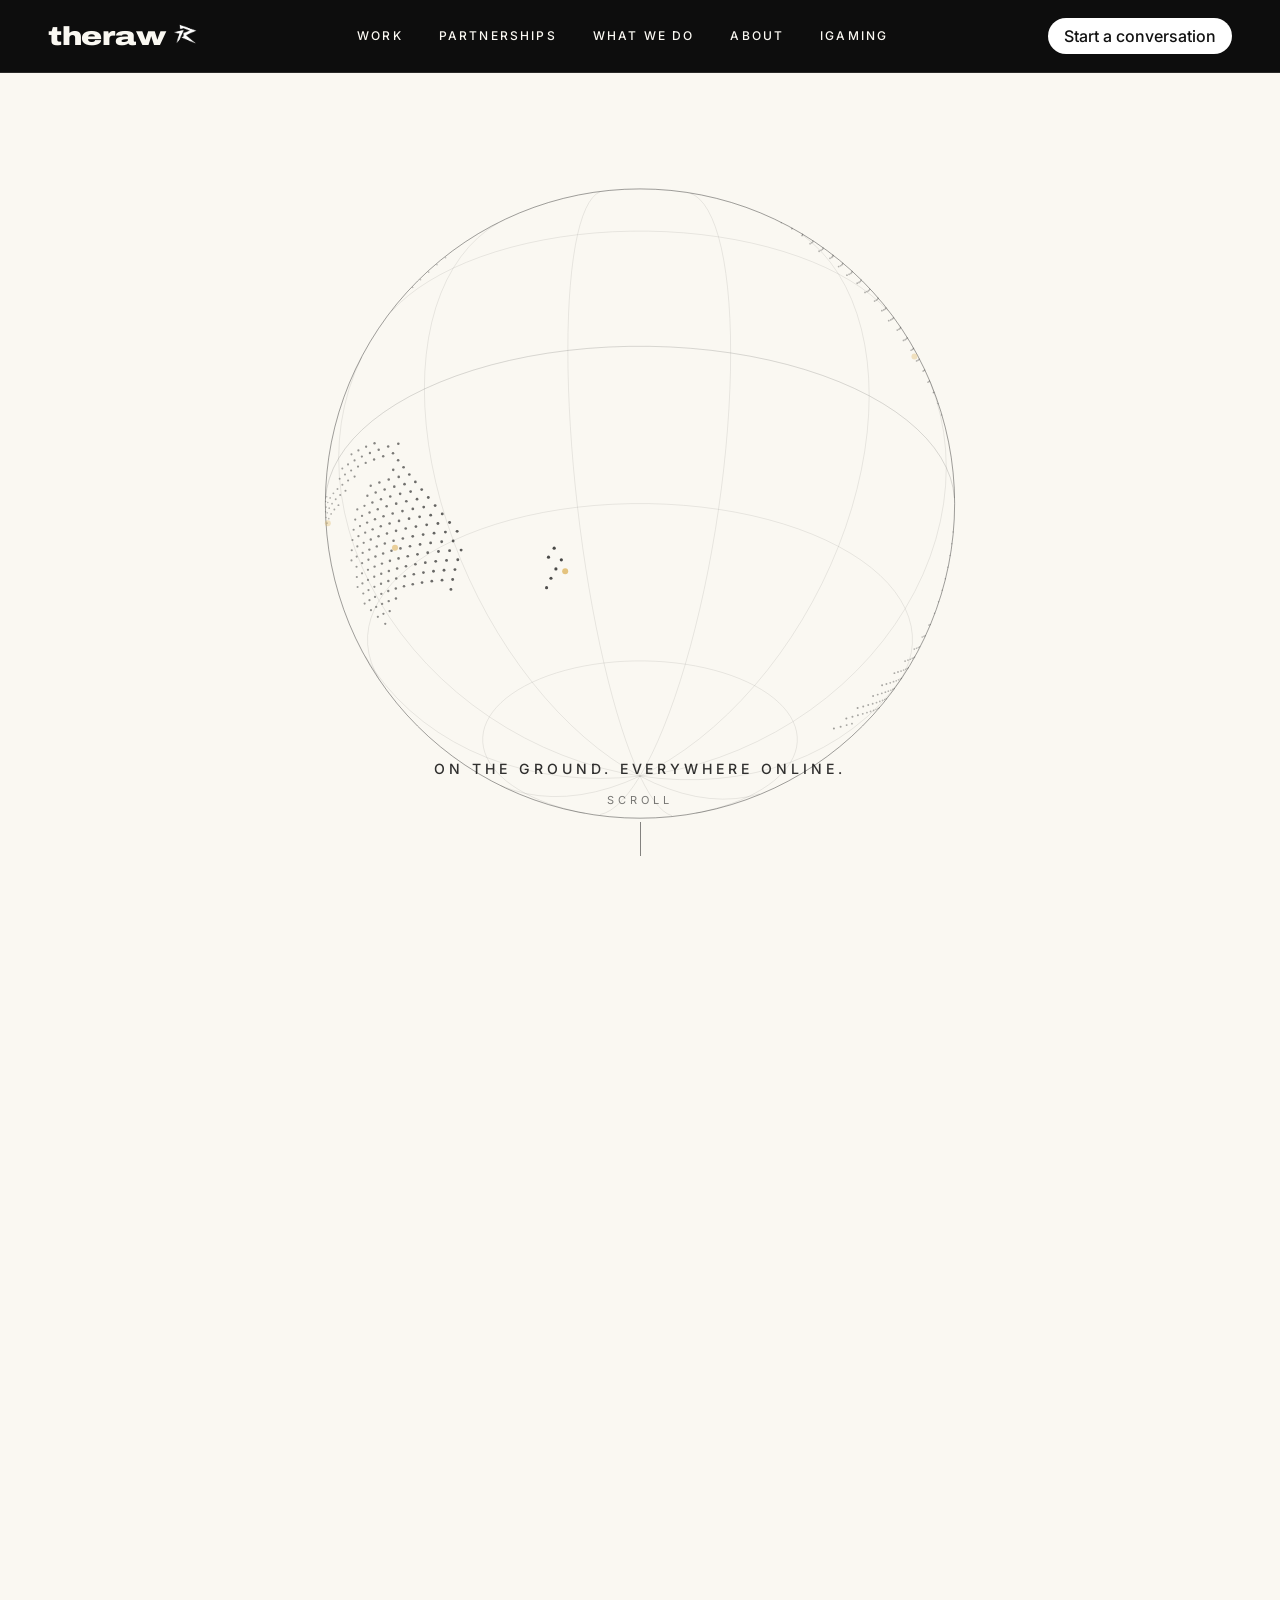
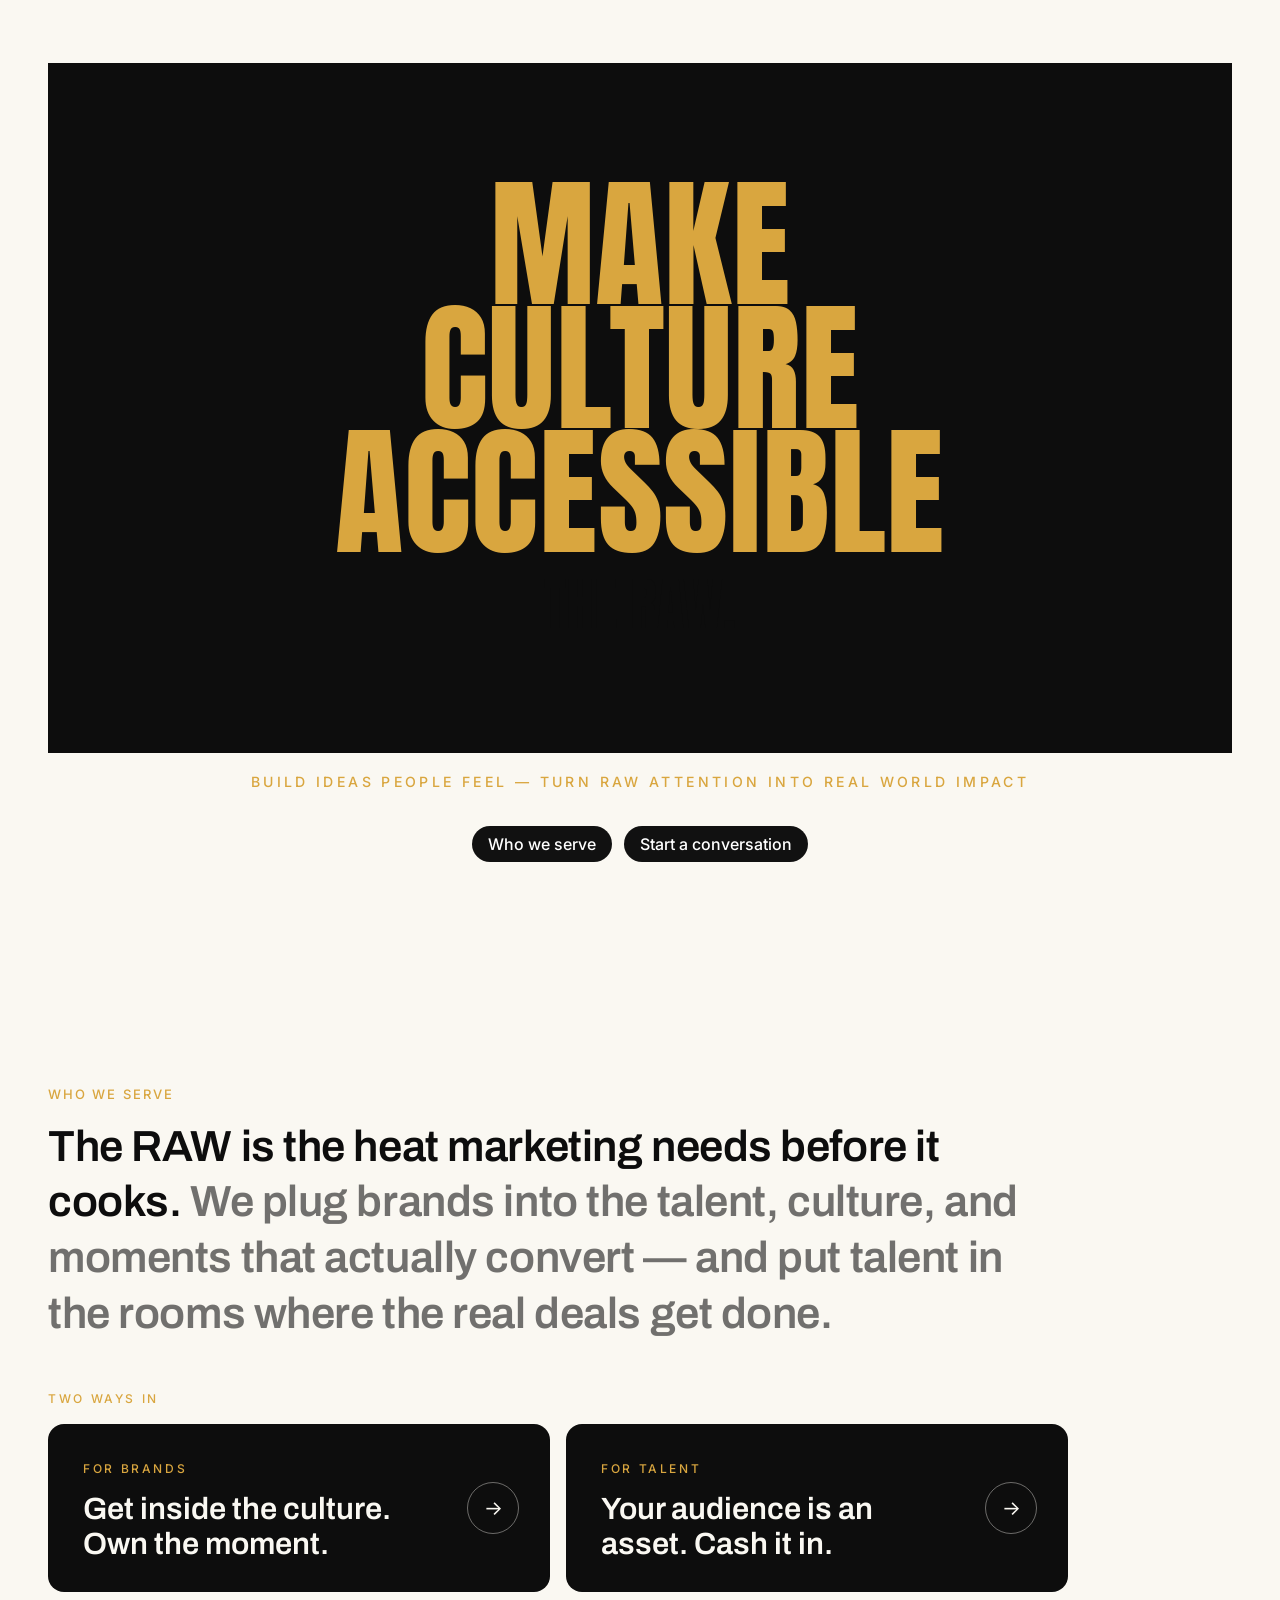
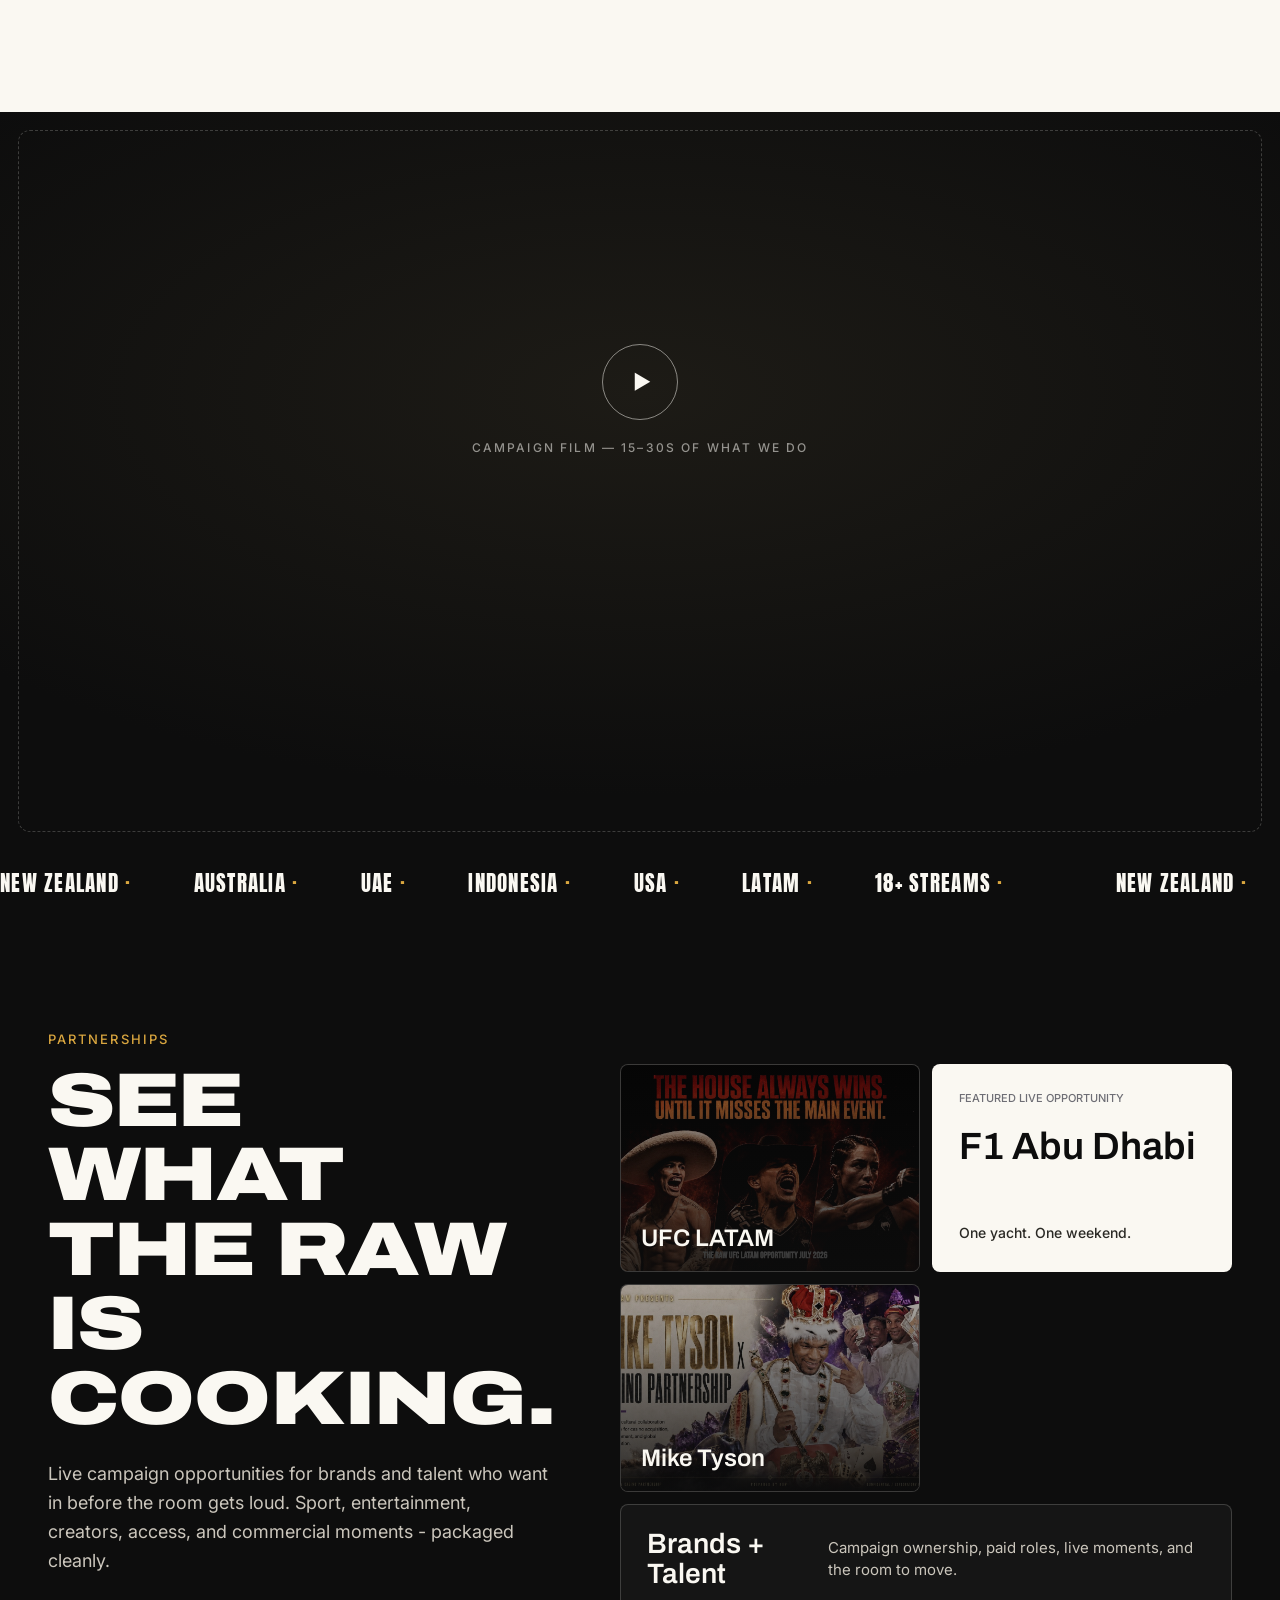
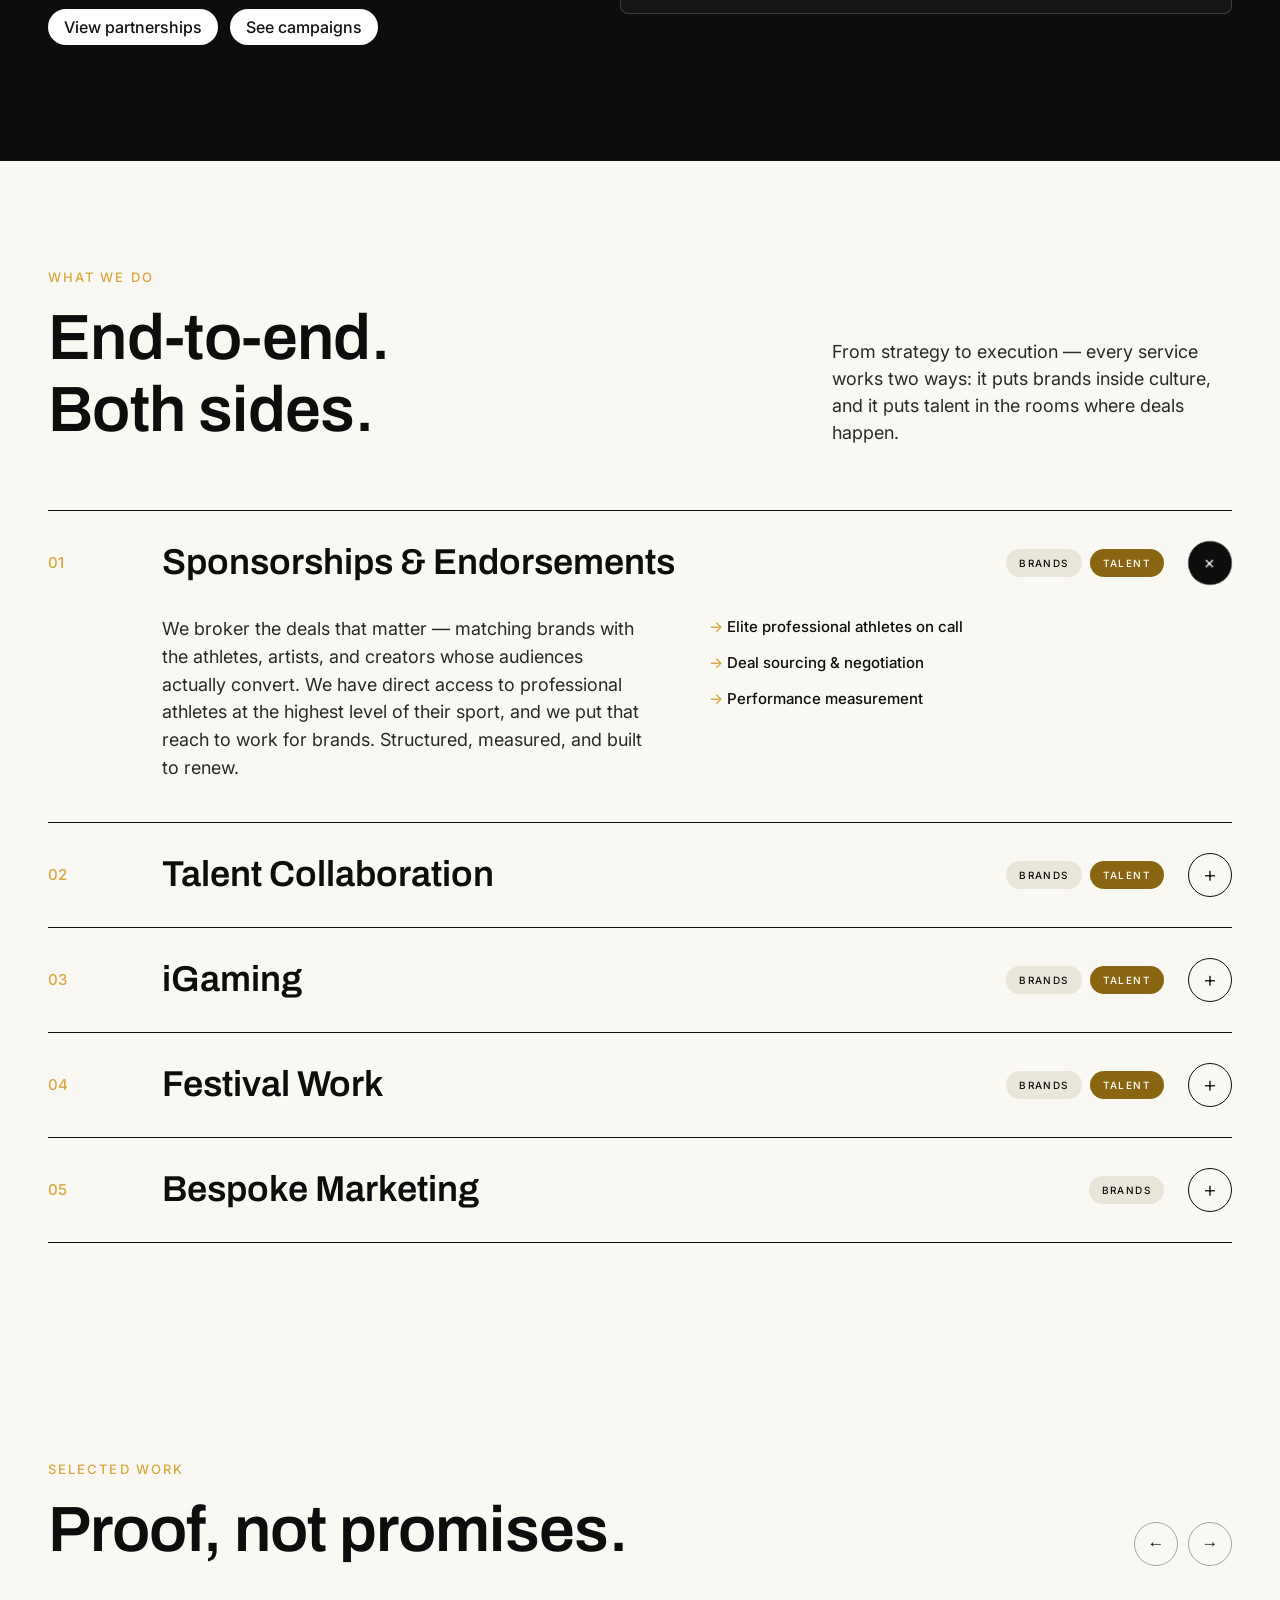
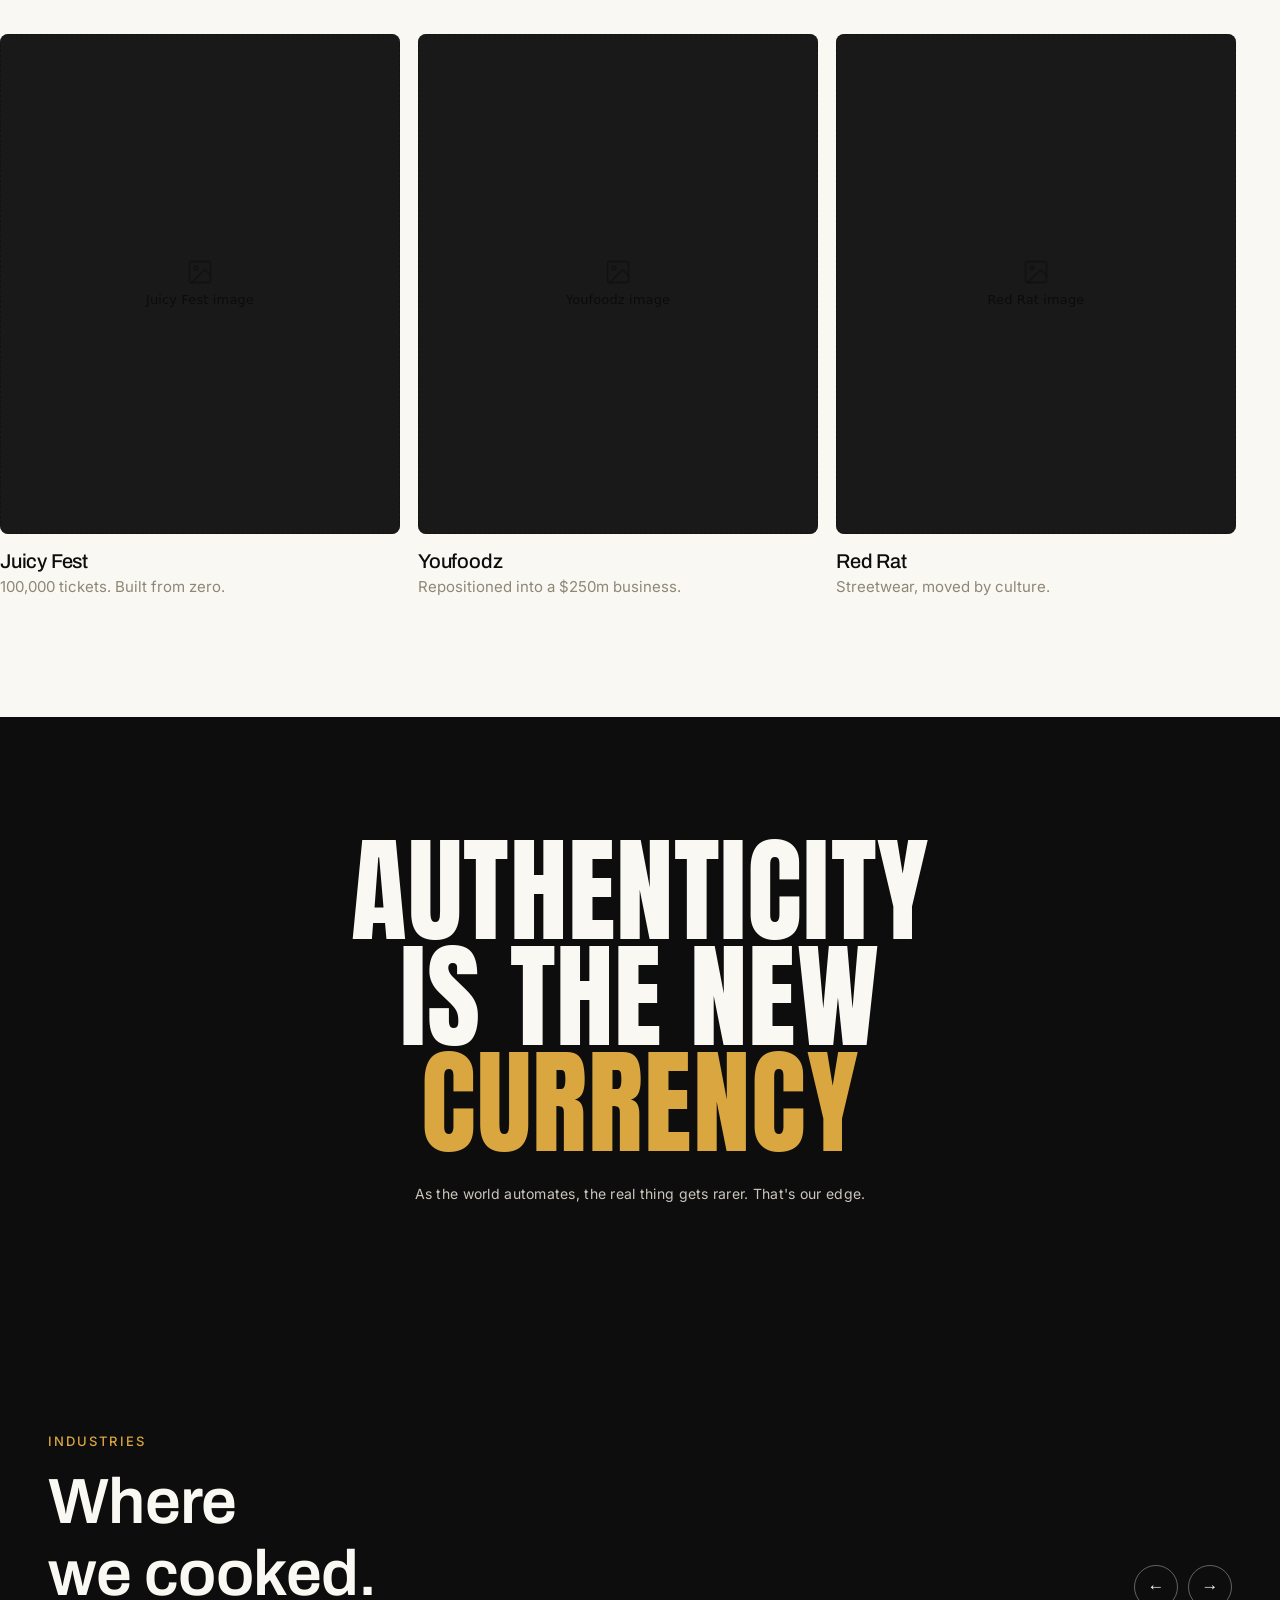
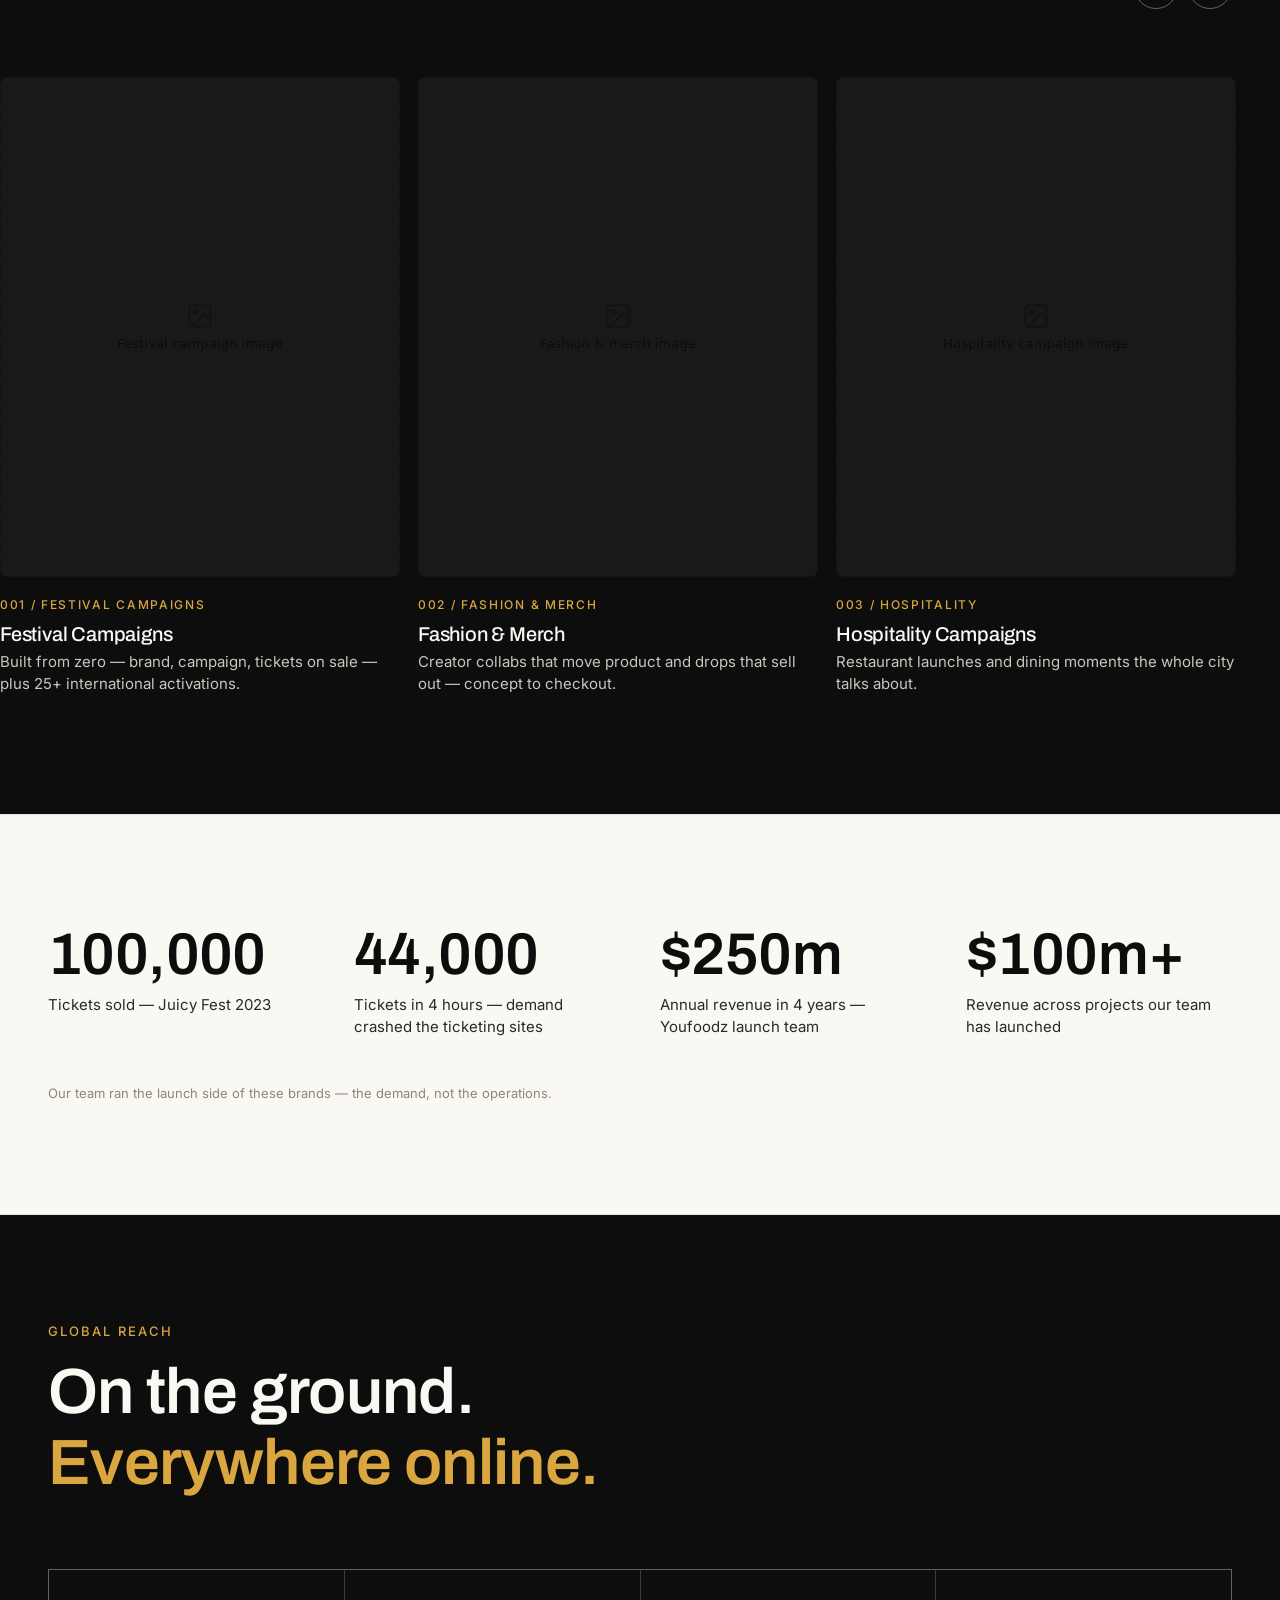
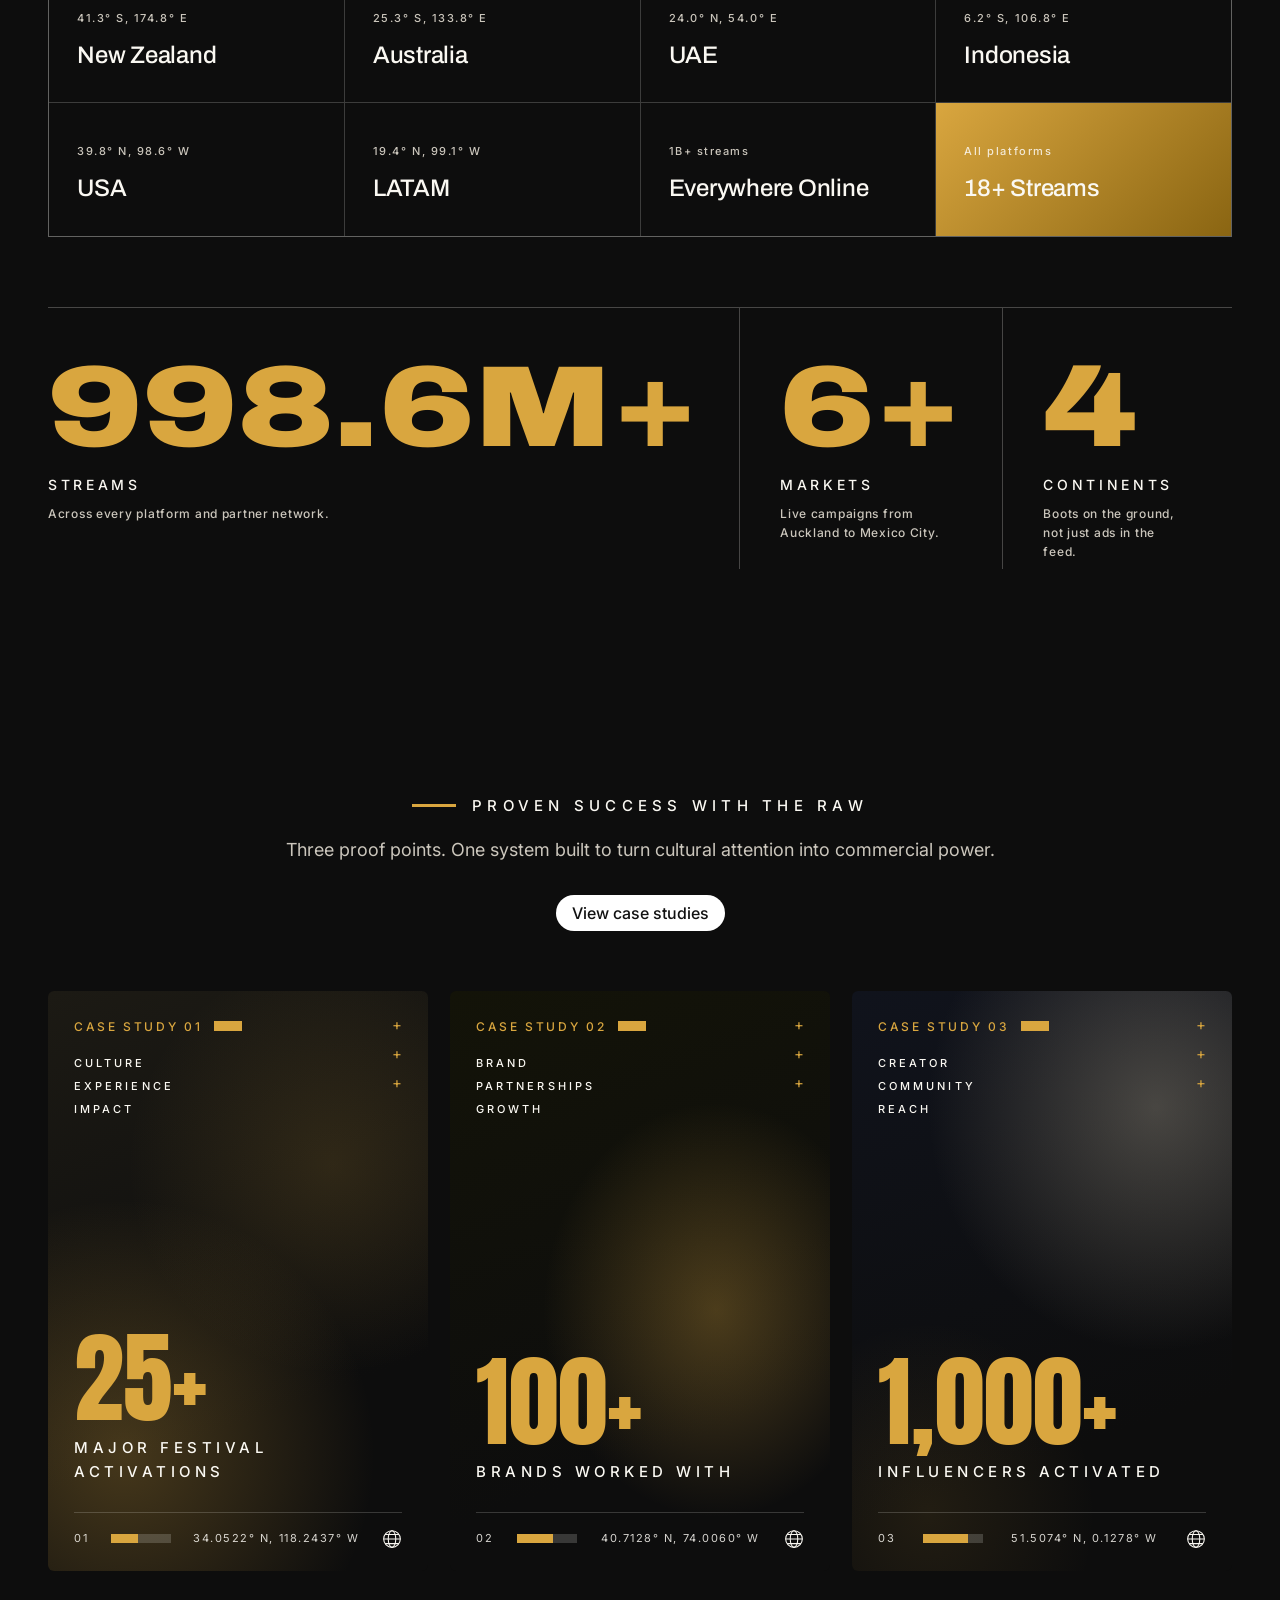
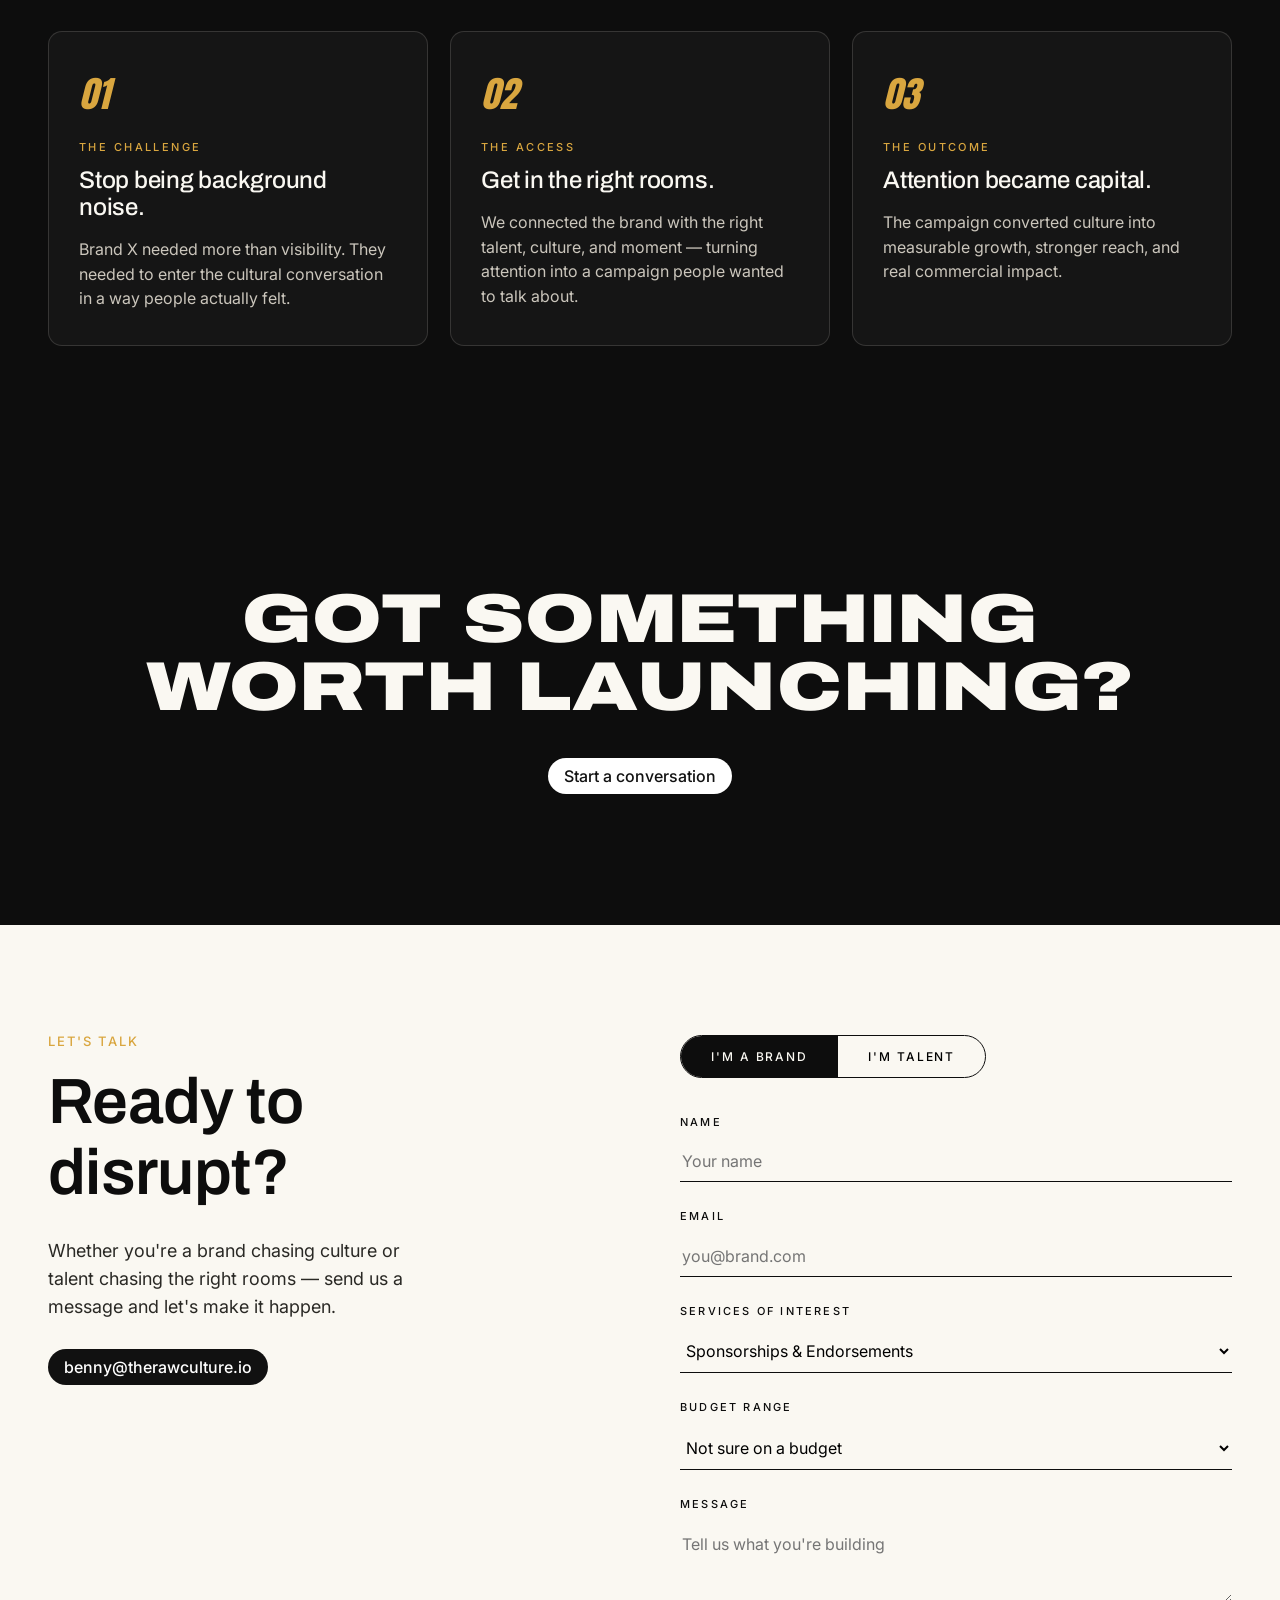
==== Pages/index.html @ 8e7a2ddd "Build out multi-page site and align styling to brand system Expand the single-page site into a full " ====
<!DOCTYPE html>
<html lang="en">
<head>
<meta charset="UTF-8">
<meta name="viewport" content="width=device-width, initial-scale=1.0">
<title>theraw. — Culture. Talent. Capital.</title>
<link rel="preconnect" href="https://fonts.googleapis.com">
<link rel="preconnect" href="https://fonts.gstatic.com" crossorigin>
<link href="https://fonts.googleapis.com/css2?family=Anton&family=Archivo:ital,wdth,wght@0,100,500;0,100,600;0,125,900&family=Inter:wght@400;500;700&display=swap" rel="stylesheet">
<script src="../image-slot.js"></script>
<script src="../site.js" defer></script>
<link rel="stylesheet" href="../site.css">
<link rel="icon" type="image/png" href="../assets/favicon.png">
</head>
<body>

<nav>
  <div class="wrap nav-inner">
    <a href="index.html" class="lockup">theraw<img class="rmark" src="../assets/logo-r.png" alt="The Raw"></a>
    <div class="nav-links">
      <a href="work.html">Work</a>
      <a href="partnerships.html">Partnerships</a>
      <a href="what-we-do.html">What we do</a>
      <a href="about.html">About</a>
      <a href="igaming.html">iGaming</a>
    </div>
    <a href="contact.html" class="raw-btn raw-btn-primary">Start a conversation</a>
  </div>
</nav>

<header class="hero-journey" id="heroJourney">
  <div class="hj-sticky">
    <canvas id="globeCanvas"></canvas>
    <div class="hj-hint" id="hjHint">
      <span class="tagline">On the ground. Everywhere online.</span>
      <span class="scroll-word">Scroll</span>
      <span class="scroll-line"></span>
    </div>
    <div class="hj-caps">
      <div class="hj-cap" id="hjCap0">
        <div class="cap-head"><span class="cap-idx">01</span><span class="cap-city">New Zealand</span></div>
        <p>Home turf. Where The RAW started — and where campaigns still launch first.</p>
      </div>
      <div class="hj-cap" id="hjCap1">
        <div class="cap-head"><span class="cap-idx">02</span><span class="cap-city">Australia</span></div>
        <p>Festival country. Where we’ve built festivals from zero — brand, campaign, tickets on sale.</p>
      </div>
      <div class="hj-cap" id="hjCap2">
        <div class="cap-head"><span class="cap-idx">03</span><span class="cap-city">Indonesia</span></div>
        <p>APAC creator networks with real pull — campaigns that speak the local language.</p>
      </div>
      <div class="hj-cap" id="hjCap3">
        <div class="cap-head"><span class="cap-idx">04</span><span class="cap-city">UAE</span></div>
        <p>F1 Abu Dhabi. One yacht, 120 vetted guests, the season finale.</p>
      </div>
      <div class="hj-cap" id="hjCap4">
        <div class="cap-head"><span class="cap-idx">05</span><span class="cap-city">USA</span></div>
        <p>1B+ streams of reach — athletes, streamers, and IRL moments live everywhere.</p>
      </div>
      <div class="hj-cap" id="hjCap5">
        <div class="cap-head"><span class="cap-idx">06</span><span class="cap-city">LATAM</span></div>
        <p>Mexico City and beyond — creator-led campaigns with compliance handled.</p>
      </div>
    </div>
  </div>
</header>

<section class="poster-hero">
  <div class="wrap">
    <div class="poster-cut">
      <span class="pc-line">Make</span>
      <span class="pc-line">Culture</span>
      <span class="pc-line">Accessible</span>
      <span class="pc-sign">The Raw.</span>
    </div>
    <div class="poster-sub">build ideas people feel &mdash; turn raw attention into real world impact</div>
    <div class="poster-ctas">
      <a class="raw-btn raw-btn-ink" href="#who-we-serve">Who we serve</a>
      <a class="raw-btn raw-btn-ghost-ink" href="contact.html">Start a conversation</a>
    </div>
  </div>
</section>

<section class="statement" id="who-we-serve">
  <div class="wrap">
    <div class="kicker">Who we serve</div>
    <p class="statement-copy"><strong>The RAW is the heat marketing needs before it cooks.</strong> We plug brands into the talent, culture, and moments that actually convert &mdash; and put talent in the rooms where the real deals get done.</p>
    <div class="who-foot">
      <div class="who-kick">Two ways in</div>
      <div class="who-ctas">
        <a href="partnerships.html#for-brands" class="who-card">
          <small>For Brands</small>
          <span class="who-line">Get inside the culture. Own the moment.</span>
          <span class="arrow">&rarr;</span>
        </a>
        <a href="partnerships.html#for-talent" class="who-card">
          <small>For Talent</small>
          <span class="who-line">Your audience is an asset. Cash it in.</span>
          <span class="arrow">&rarr;</span>
        </a>
      </div>
    </div>
  </div>
</section>

<section class="who-media" aria-label="Campaign film">
  <!-- swap .video-slot for a real <video autoplay muted loop playsinline> with the same absolute-cover positioning -->
  <div class="video-slot">
    <div class="vs-inner">
      <span class="vs-play">&#9654;</span>
      <span class="vs-cap">Campaign film &mdash; 15&ndash;30s of what we do</span>
    </div>
  </div>
</section>

<div class="ticker">
  <div class="ticker-track" id="ticker">
    <span>New Zealand <em>·</em> Australia <em>·</em> UAE <em>·</em> Indonesia <em>·</em> USA <em>·</em> LATAM <em>·</em> 18+ Streams <em>·</em></span>
    <span>New Zealand <em>·</em> Australia <em>·</em> UAE <em>·</em> Indonesia <em>·</em> USA <em>·</em> LATAM <em>·</em> 18+ Streams <em>·</em></span>
  </div>
</div>

<section class="cooking-module" id="partnerships-preview">
  <div class="wrap cooking-grid">
    <div class="cooking-copy">
      <div class="kicker">Partnerships</div>
      <h2>See what The RAW is cooking.</h2>
      <p>Live campaign opportunities for brands and talent who want in before the room gets loud. Sport, entertainment, creators, access, and commercial moments - packaged cleanly.</p>
      <div class="cooking-ctas">
        <a class="raw-btn raw-btn-primary" href="partnerships.html">View partnerships</a>
        <a class="raw-btn raw-btn-secondary" href="partnerships.html#campaigns">See campaigns</a>
      </div>
    </div>
    <div class="cooking-board" aria-label="Partnership campaign preview">
      <a class="cooking-ticket cooking-ticket-image" href="partnerships.html#campaigns">
        <img src="../assets/campaigns/latam-ufc-cover.jpg" alt="The RAW UFC LATAM campaign cover">
        <span>UFC LATAM</span>
      </a>
      <a class="cooking-ticket cooking-ticket-type" href="partnerships.html#f1">
        <small>Featured live opportunity</small>
        <strong>F1 Abu Dhabi</strong>
        <em>One yacht. One weekend.</em>
      </a>
      <a class="cooking-ticket cooking-ticket-image" href="partnerships.html#campaigns">
        <img src="../assets/campaigns/mike-tyson-cover.jpg" alt="The RAW Mike Tyson casino partnership cover">
        <span>Mike Tyson</span>
      </a>
      <div class="cooking-stat">
        <strong>Brands + Talent</strong>
        <span>Campaign ownership, paid roles, live moments, and the room to move.</span>
      </div>
    </div>
  </div>
</section>

<section id="services">
  <div class="wrap">
    <div class="sec-head">
      <div>
        <div class="kicker">What we do</div>
        <h2>End-to-end.<br>Both sides.</h2>
      </div>
      <p>From strategy to execution — every service works two ways: it puts brands inside culture, and it puts talent in the rooms where deals happen.</p>
    </div>
    <div class="svc">
      <div class="svc-item open">
        <div class="svc-row" onclick="toggleSvc(this)">
          <span class="svc-num">01</span>
          <span class="svc-title">Sponsorships &amp; Endorsements</span>
          <span class="svc-tags"><span class="tag b">Brands</span><span class="tag t">Talent</span></span>
          <span class="svc-toggle">+</span>
        </div>
        <div class="svc-body"><div class="svc-body-inner">
          <span></span>
          <p>We broker the deals that matter — matching brands with the athletes, artists, and creators whose audiences actually convert. We have direct access to professional athletes at the highest level of their sport, and we put that reach to work for brands. Structured, measured, and built to renew.</p>
          <ul><li>Elite professional athletes on call</li><li>Deal sourcing &amp; negotiation</li><li>Performance measurement</li></ul>
        </div></div>
      </div>
      <div class="svc-item">
        <div class="svc-row" onclick="toggleSvc(this)">
          <span class="svc-num">02</span>
          <span class="svc-title">Talent Collaboration</span>
          <span class="svc-tags"><span class="tag b">Brands</span><span class="tag t">Talent</span></span>
          <span class="svc-toggle">+</span>
        </div>
        <div class="svc-body"><div class="svc-body-inner">
          <span></span>
          <p>Co-created campaigns where talent isn't a billboard — they're a partner. We shape collaborations people feel, from concept through content to launch, with influencer marketing that actually moves numbers.</p>
          <ul><li>Influencer marketing at scale</li><li>Campaign co-creation</li><li>Content production</li></ul>
        </div></div>
      </div>
      <div class="svc-item">
        <div class="svc-row" onclick="toggleSvc(this)">
          <span class="svc-num">03</span>
          <span class="svc-title">iGaming</span>
          <span class="svc-tags"><span class="tag b">Brands</span><span class="tag t">Talent</span></span>
          <span class="svc-toggle">+</span>
        </div>
        <div class="svc-body"><div class="svc-body-inner">
          <span></span>
          <p>iGaming traffic — the fastest-moving vertical in the game, and we speak the language. Creator-led iGaming campaigns with the right talent across multiple markets — APAC, LATAM, and beyond — with compliance handled.</p>
          <ul><li>Traffic &amp; acquisition campaigns</li><li>APAC · LATAM · global markets</li><li>Compliance handled</li></ul>
        </div></div>
      </div>
      <div class="svc-item">
        <div class="svc-row" onclick="toggleSvc(this)">
          <span class="svc-num">04</span>
          <span class="svc-title">Festival Work</span>
          <span class="svc-tags"><span class="tag b">Brands</span><span class="tag t">Talent</span></span>
          <span class="svc-toggle">+</span>
        </div>
        <div class="svc-body"><div class="svc-body-inner">
          <span></span>
          <p>We don't just show up at festivals — we build them. We've taken a festival from nothing: built the brand, launched the campaign, and ran it all the way to tickets on sale. Influencer marketing, activations, PR, billboards — the lot.</p>
          <ul><li>Festival brand creation &amp; launch</li><li>Ticket sales &amp; influencer marketing</li><li>PR, billboards &amp; on-site activations</li></ul>
        </div></div>
      </div>
      <div class="svc-item">
        <div class="svc-row" onclick="toggleSvc(this)">
          <span class="svc-num">05</span>
          <span class="svc-title">Bespoke Marketing</span>
          <span class="svc-tags"><span class="tag b">Brands</span></span>
          <span class="svc-toggle">+</span>
        </div>
        <div class="svc-body"><div class="svc-body-inner">
          <span></span>
          <p>No template. Full-stack marketing built around your brief — strategy, creative, and execution. And if you just need the essentials done properly — websites, campaigns, collateral, social media design — we do that too, start to finish.</p>
          <ul><li>Websites, campaigns &amp; collateral design</li><li>Social media design &amp; content</li><li>Strategy through to execution</li></ul>
        </div></div>
      </div>
    </div>
  </div>
</section>

<section id="selected-work">
  <div class="wrap">
    <div class="sec-head">
      <div>
        <div class="kicker">Selected Work</div>
        <h2>Proof, not promises.</h2>
      </div>
      <div class="browse-ctl on-light">
        <button type="button" aria-label="Scroll work back" onclick="browseScroll(-1,'swRow')">←</button>
        <button type="button" aria-label="Scroll work forward" onclick="browseScroll(1,'swRow')">→</button>
      </div>
    </div>
    <div class="browse-row" id="swRow">
      <a class="raw-card sw-card" href="work.html#juicy-fest">
        <div class="raw-card-media"><image-slot id="sw-juicy" shape="rect" fit="cover" placeholder="Juicy Fest image"></image-slot></div>
        <h3>Juicy Fest</h3>
        <p>100,000 tickets. Built from zero.</p>
      </a>
      <a class="raw-card sw-card" href="work.html#youfoodz">
        <div class="raw-card-media"><image-slot id="sw-youfoodz" shape="rect" fit="cover" placeholder="Youfoodz image"></image-slot></div>
        <h3>Youfoodz</h3>
        <p>Repositioned into a $250m business.</p>
      </a>
      <a class="raw-card sw-card" href="work.html#red-rat">
        <div class="raw-card-media"><image-slot id="sw-redrat" shape="rect" fit="cover" placeholder="Red Rat image"></image-slot></div>
        <h3>Red Rat</h3>
        <p>Streetwear, moved by culture.</p>
      </a>
      <a class="raw-card sw-card" href="work.html#lavar-ball">
        <div class="raw-card-media"><image-slot id="sw-lavar" shape="rect" fit="cover" placeholder="LaVar Ball image"></image-slot></div>
        <h3>LaVar Ball</h3>
        <p>Talent with gravity of its own.</p>
      </a>
      <a class="raw-card sw-card" href="work.html#speed">
        <div class="raw-card-media"><image-slot id="sw-speed" shape="rect" fit="cover" placeholder="Speed image"></image-slot></div>
        <h3>Speed</h3>
        <p>Live, unscripted, everywhere at once.</p>
      </a>
      <a class="raw-card sw-card" href="work.html#pom">
        <div class="raw-card-media"><image-slot id="sw-pom" shape="rect" fit="cover" placeholder="POM image"></image-slot></div>
        <h3>POM</h3>
        <p>A product turned cultural object.</p>
      </a>
    </div>
  </div>
</section>

<section class="poster-cut">
  <div class="wrap">
    <h2><span>Authenticity</span><span>is the new <span class="accent">currency</span></span></h2>
    <small>As the world automates, the real thing gets rarer. That's our edge.</small>
  </div>
</section>

<section id="industries" class="dark-band">
  <div class="wrap">
    <div class="sec-head">
      <div>
        <div class="kicker">Industries</div>
        <h2>Where<br>we cooked.</h2>
      </div>
      <div class="browse-ctl">
        <button type="button" aria-label="Scroll industries back" onclick="browseScroll(-1)">←</button>
        <button type="button" aria-label="Scroll industries forward" onclick="browseScroll(1)">→</button>
      </div>
    </div>
    <div class="browse-row" id="indRow">
      <div class="raw-card ind-card" onclick="openShowcase('festivals')">
        <div class="raw-card-media"><image-slot id="ind-festivals" shape="rect" fit="cover" placeholder="Festival campaign image"></image-slot></div>
        <span class="mono">001 / FESTIVAL CAMPAIGNS</span>
        <h3>Festival Campaigns</h3>
        <p>Built from zero — brand, campaign, tickets on sale — plus 25+ international activations.</p>
      </div>
      <div class="raw-card ind-card" onclick="openShowcase('fashion')">
        <div class="raw-card-media"><image-slot id="ind-fashion" shape="rect" fit="cover" placeholder="Fashion &amp; merch image"></image-slot></div>
        <span class="mono">002 / FASHION &amp; MERCH</span>
        <h3>Fashion &amp; Merch</h3>
        <p>Creator collabs that move product and drops that sell out — concept to checkout.</p>
      </div>
      <div class="raw-card ind-card" onclick="openShowcase('hospitality')">
        <div class="raw-card-media"><image-slot id="ind-hospitality" shape="rect" fit="cover" placeholder="Hospitality campaign image"></image-slot></div>
        <span class="mono">003 / HOSPITALITY</span>
        <h3>Hospitality Campaigns</h3>
        <p>Restaurant launches and dining moments the whole city talks about.</p>
      </div>
      <div class="raw-card ind-card" onclick="openShowcase('products')">
        <div class="raw-card-media"><image-slot id="ind-products" shape="rect" fit="cover" placeholder="Product campaign image"></image-slot></div>
        <span class="mono">004 / PRODUCT CAMPAIGNS</span>
        <h3>Product Campaigns</h3>
        <p>Launches that turn shelf items into cultural objects — like honey that stings.</p>
      </div>
      <div class="raw-card ind-card" onclick="openShowcase('sports')">
        <div class="raw-card-media"><image-slot id="ind-sports" shape="rect" fit="cover" placeholder="Sports &amp; streaming image"></image-slot></div>
        <span class="mono">005 / SPORTS &amp; STREAMING</span>
        <h3>Sports &amp; Streaming</h3>
        <p>Athlete endorsements and IRL streaming moments — live, unscripted, everywhere.</p>
      </div>
    </div>
  </div>
</section>

<div class="showcase" id="showcase">
  <div class="sc-top">
    <span class="lockup" style="color:var(--cream)">theraw<span class="tm">™</span></span>
    <button class="sc-close" onclick="closeShowcase()">✕</button>
  </div>
  <div class="sc-body" id="sc-body"></div>
</div>

<section class="stats-strip">
  <div class="wrap">
    <div class="stats-grid">
      <div class="stat-block"><div class="num">100,000</div><p>Tickets sold — Juicy Fest 2023</p></div>
      <div class="stat-block"><div class="num">44,000</div><p>Tickets in 4 hours — demand crashed the ticketing sites</p></div>
      <div class="stat-block"><div class="num">$250m</div><p>Annual revenue in 4 years — Youfoodz launch team</p></div>
      <div class="stat-block"><div class="num">$100m+</div><p>Revenue across projects our team has launched</p></div>
    </div>
    <p class="stats-note">Our team ran the launch side of these brands — the demand, not the operations.</p>
  </div>
</section>

<section class="global" id="global" style="padding-top:110px">
  <div class="wrap">
    <div class="kicker">Global Reach</div>
    <h2>On the ground.<br><span class="accent">Everywhere online.</span></h2>
    <div class="global-grid">
      <div class="g-cell"><span class="mono">41.3° S, 174.8° E</span><h3>New Zealand</h3></div>
      <div class="g-cell"><span class="mono">25.3° S, 133.8° E</span><h3>Australia</h3></div>
      <div class="g-cell"><span class="mono">24.0° N, 54.0° E</span><h3>UAE</h3></div>
      <div class="g-cell"><span class="mono">6.2° S, 106.8° E</span><h3>Indonesia</h3></div>
      <div class="g-cell"><span class="mono">39.8° N, 98.6° W</span><h3>USA</h3></div>
      <div class="g-cell"><span class="mono">19.4° N, 99.1° W</span><h3>LATAM</h3></div>
      <div class="g-cell"><span class="mono">1B+ streams</span><h3>Everywhere Online</h3></div>
      <div class="g-cell hot"><span class="mono">All platforms</span><h3>18+ Streams</h3></div>
    </div>
    <div class="global-stats" id="global-stats">
      <div class="g-stat"><div class="display"><span class="cnt" data-end="1000000000" data-compact="1">0</span><span>+</span></div><p>Streams</p><small>Across every platform and partner network.</small></div>
      <div class="g-stat"><div class="display"><span class="cnt" data-end="6">0</span><span>+</span></div><p>Markets</p><small>Live campaigns from Auckland to Mexico City.</small></div>
      <div class="g-stat"><div class="display"><span class="cnt" data-end="4">0</span></div><p>Continents</p><small>Boots on the ground, not just ads in the feed.</small></div>
    </div>
  </div>
</section>

<section id="work" class="proof">
  <div class="wrap">
    <div class="proof-head">
      <div class="proof-kicker">Proven success with The RAW</div>
      <p>Three proof points. One system built to turn cultural attention into commercial power.</p>
      <a class="raw-btn raw-btn-secondary" href="#industries">View case studies</a>
    </div>
    <div class="case-grid">
      <div class="case-card" onclick="openShowcase('festivals')" style="background:
        radial-gradient(90% 60% at 75% 30%,rgba(217,166,63,.14),transparent 60%),
        radial-gradient(120% 80% at 20% 80%,rgba(217,166,63,.28),transparent 55%),
        linear-gradient(160deg,#1c1a14,#0D0D0D 70%)">
        <div>
          <div class="case-top">
            <div><div class="case-label">Case Study 01</div><div class="case-words">Culture<br>Experience<br>Impact</div></div>
            <div class="case-plus">+<span>+</span><span>+</span></div>
          </div>
        </div>
        <div>
          <div class="case-num">25+</div>
          <div class="case-cap">Major Festival Activations</div>
          <div class="case-foot">
            <span>01</span><span class="case-bar"><i></i></span>
            <span>34.0522° N, 118.2437° W</span>
            <svg class="case-globe" viewBox="0 0 24 24" fill="none" stroke="currentColor" stroke-width="1.3"><circle cx="12" cy="12" r="10"/><ellipse cx="12" cy="12" rx="4.5" ry="10"/><path d="M2 12h20M3.5 6.5h17M3.5 17.5h17"/></svg>
          </div>
        </div>
      </div>
      <div class="case-card" onclick="openShowcase('products')" style="background:
        radial-gradient(70% 55% at 70% 55%,rgba(217,166,63,.30),transparent 65%),
        linear-gradient(160deg,#131308,#0D0D0D 75%)">
        <div>
          <div class="case-top">
            <div><div class="case-label">Case Study 02</div><div class="case-words">Brand<br>Partnerships<br>Growth</div></div>
            <div class="case-plus">+<span>+</span><span>+</span></div>
          </div>
        </div>
        <div>
          <div class="case-num">100+</div>
          <div class="case-cap">Brands Worked With</div>
          <div class="case-foot">
            <span>02</span><span class="case-bar"><i style="width:60%"></i></span>
            <span>40.7128° N, 74.0060° W</span>
            <svg class="case-globe" viewBox="0 0 24 24" fill="none" stroke="currentColor" stroke-width="1.3"><circle cx="12" cy="12" r="10"/><ellipse cx="12" cy="12" rx="4.5" ry="10"/><path d="M2 12h20M3.5 6.5h17M3.5 17.5h17"/></svg>
          </div>
        </div>
      </div>
      <div class="case-card" onclick="openShowcase('sports')" style="background:
        radial-gradient(100% 70% at 80% 20%,rgba(142,135,120,.45),transparent 60%),
        radial-gradient(80% 60% at 20% 90%,rgba(217,166,63,.10),transparent 55%),
        linear-gradient(160deg,#10131c,#0D0D0D 75%)">
        <div>
          <div class="case-top">
            <div><div class="case-label">Case Study 03</div><div class="case-words">Creator<br>Community<br>Reach</div></div>
            <div class="case-plus">+<span>+</span><span>+</span></div>
          </div>
        </div>
        <div>
          <div class="case-num">1,000+</div>
          <div class="case-cap">Influencers Activated</div>
          <div class="case-foot">
            <span>03</span><span class="case-bar"><i style="width:75%"></i></span>
            <span>51.5074° N, 0.1278° W</span>
            <svg class="case-globe" viewBox="0 0 24 24" fill="none" stroke="currentColor" stroke-width="1.3"><circle cx="12" cy="12" r="10"/><ellipse cx="12" cy="12" rx="4.5" ry="10"/><path d="M2 12h20M3.5 6.5h17M3.5 17.5h17"/></svg>
          </div>
        </div>
      </div>
    </div>
    <div class="story-steps">
      <div class="step">
        <div class="num">01</div>
        <small>The Challenge</small>
        <h3>Stop being background noise.</h3>
        <p>Brand X needed more than visibility. They needed to enter the cultural conversation in a way people actually felt.</p>
      </div>
      <div class="step">
        <div class="num">02</div>
        <small>The Access</small>
        <h3>Get in the right rooms.</h3>
        <p>We connected the brand with the right talent, culture, and moment — turning attention into a campaign people wanted to talk about.</p>
      </div>
      <div class="step">
        <div class="num">03</div>
        <small>The Outcome</small>
        <h3>Attention became capital.</h3>
        <p>The campaign converted culture into measurable growth, stronger reach, and real commercial impact.</p>
      </div>
    </div>
  </div>
</section>

<section class="close-cta">
  <div class="wrap">
    <h2>Got something<br>worth launching?</h2>
    <a class="raw-btn raw-btn-primary" href="#contact">Start a conversation</a>
  </div>
</section>

<section class="contact" id="contact" style="border-top:1.5px solid var(--ink)">
  <div class="wrap contact-grid">
    <div class="contact-left">
      <div class="kicker">Let's Talk</div>
      <h2>Ready to<br>disrupt?</h2>
      <p>Whether you're a brand chasing culture or talent chasing the right rooms — send us a message and let's make it happen.</p>
      <a class="raw-btn raw-btn-ghost-ink" href="mailto:benny@therawculture.io">benny@therawculture.io</a>
    </div>
    <div>
      <div class="audience-toggle">
        <button id="tb-brand" class="active" onclick="setAudience('brand')">I'm a Brand</button>
        <button id="tb-talent" onclick="setAudience('talent')">I'm Talent</button>
      </div>
      <form onsubmit="event.preventDefault();alert('Mockup only — form not wired up.')">
        <div class="field"><label>Name</label><input placeholder="Your name"></div>
        <div class="field"><label>Email</label><input id="f-email" placeholder="you@brand.com"></div>
        <div class="field" id="f-svc-wrap"><label>Services of interest</label>
          <select id="f-svc">
            <option>Sponsorships &amp; Endorsements</option>
            <option>Talent Collaboration</option>
            <option>iGaming</option>
            <option>Festival Work</option>
            <option>Bespoke Marketing</option>
          </select>
        </div>
        <div class="field" id="f-budget"><label>Budget range</label>
          <select><option>Not sure on a budget</option><option>$10k–50k</option><option>$50k–250k</option><option>$250k+</option></select>
        </div>
        <div class="field" id="f-links" style="display:none"><label>Socials / portfolio</label><input placeholder="@handle or link"></div>
        <div class="field"><label>Message</label><textarea id="f-msg" placeholder="Tell us what you're building"></textarea></div>
        <button class="raw-btn raw-btn-ink" type="submit">Submit</button>
      </form>
    </div>
  </div>
</section>

<footer>
  <div class="wrap foot-inner" style="padding-bottom:26px;border-bottom:1px solid rgba(250,248,242,.12);margin-bottom:26px">
    <span class="lockup" style="color:var(--cream)">theraw<span class="tm">™</span></span>
    <div class="foot-nav">
      <a href="work.html">Work</a>
      <a href="partnerships.html">Partnerships</a>
      <a href="what-we-do.html">What we do</a>
      <a href="about.html">About</a>
      <a href="igaming.html">iGaming</a>
      <a href="contact.html">Contact</a>
    </div>
    <div class="foot-social">
      <a href="#" aria-label="LinkedIn"><svg viewBox="0 0 24 24" fill="currentColor"><path d="M4.98 3.5C4.98 4.88 3.87 6 2.5 6S0 4.88 0 3.5 1.12 1 2.5 1s2.48 1.12 2.48 2.5zM.24 8.1h4.52V23H.24V8.1zM8.34 8.1h4.33v2.04h.06c.6-1.14 2.08-2.34 4.28-2.34 4.58 0 5.43 3.01 5.43 6.93V23h-4.52v-7.24c0-1.73-.03-3.95-2.41-3.95-2.41 0-2.78 1.88-2.78 3.83V23H8.34V8.1z"/></svg></a>
      <a href="#" aria-label="Instagram"><svg viewBox="0 0 24 24" fill="none" stroke="currentColor" stroke-width="1.8"><rect x="2.5" y="2.5" width="19" height="19" rx="5"/><circle cx="12" cy="12" r="4.4"/><circle cx="17.6" cy="6.4" r="1.1" fill="currentColor" stroke="none"/></svg></a>
      <a href="#" aria-label="X"><svg viewBox="0 0 24 24" fill="currentColor"><path d="M18.9 1.15h3.68l-8.04 9.19L24 22.85h-7.41l-5.8-7.58-6.64 7.58H.47l8.6-9.83L0 1.15h7.59l5.24 6.93 6.07-6.93zm-1.29 19.5h2.04L6.49 3.24H4.3l13.31 17.41z"/></svg></a>
    </div>
  </div>
  <div class="wrap foot-inner">
    <span>We Make culture accessible · Build ideas people feel · Turn raw attention into real world impact</span>
    <span class="mono">© 2026 The RAW</span>
  </div>
</footer>

<script>
  function toggleSvc(row){
    const item=row.parentElement;
    const wasOpen=item.classList.contains('open');
    document.querySelectorAll('.svc-item').forEach(i=>i.classList.remove('open'));
    if(!wasOpen)item.classList.add('open');
  }
  const industries={
    f1:{
      num:'000',title:'F1 Abu Dhabi<br><span class="accent">Yacht Experience.</span>',
      lede:"Yas Marina, December 3–6, 2026 — the final race of the season. The RAW is hosting a private superyacht experience at the heart of race weekend: 120 guests, invitation and referral only. Every paying guest is vetted, and the ticket price is the filter — founders, family offices, athletes, and entertainers from the UAE, US, and Europe under one roof. For brands, a capped slate of partnerships puts your product inside the room: integrated placement (environment, not banners), influencer and celebrity proximity, professional content capture across the weekend, and a post-event asset library built to repurpose. Proven at Monaco. Perfected for Abu Dhabi.",
      services:['Brand Partnerships — capped','VIP Access — vetted & referral only','Content Engine','Master-Suite Hosting'],
      tiles:[
        {grad:'linear-gradient(160deg,#0D0D0D,#8A6512)',ink:'#fff',tag:'THE ROOM',big:'120 guests. Vetted.',cap:'Invitation &amp; referral only — no walk-ups, no dilution'},
        {grad:'linear-gradient(160deg,#8A6512,#D9A63F)',ink:'#fff',tag:'FOR BRANDS',big:'Placement, not banners',cap:'Lifestyle-first product integration + influencer content moments'},
        {grad:'linear-gradient(160deg,#1a1a1a,#3a3a3a)',ink:'#FAF8F2',tag:'THE ASSET',big:'Content engine',cap:'Pro capture all weekend + a post-event library for your channels'}
      ],
      stats:[['Dec 3–6','Yas Marina, Abu Dhabi'],['120','Guests — deliberately capped'],['Limited','Brand partnerships']],
      next:'festivals',nextLabel:'Festival Campaigns'
    },
    igaming:{
      num:'★',title:'iGaming.<br><span class="accent">Traffic that converts.</span>',
      lede:"The fastest-moving vertical in the game — and we speak the language. The RAW runs creator-led iGaming campaigns built for one thing: traffic that turns into players. The right talent fronting the offer, audiences that actually convert, and reach across multiple markets — APAC, LATAM, and beyond — with compliance handled market by market.",
      services:['Creator-led campaigns','Traffic & acquisition','APAC · LATAM · Global','Compliance handled'],
      tiles:[
        {grad:'linear-gradient(160deg,#0D0D0D,#1a1a1a)',ink:'#D9A63F',tag:'TRAFFIC',big:'Clicks that deposit',cap:'Acquisition-first creator campaigns'},
        {grad:'linear-gradient(160deg,#D9A63F,#E9E5D8)',ink:'#0D0D0D',tag:'TALENT',big:'Faces they trust',cap:'Streamers &amp; creators with real pull'},
        {grad:'linear-gradient(160deg,#1a1a1a,#8A6512)',ink:'#fff',tag:'MARKETS',big:'APAC → LATAM',cap:'Multi-market reach, compliance handled'}
      ],
      stats:[['1B+','Streams of reach'],['6+','Markets live'],['100%','Compliance handled']],
      next:'sports',nextLabel:'Sports & Streaming'
    },
    festivals:{
      num:'001',title:'Festival<br><span class="accent">Campaigns.</span>',
      lede:"We don't just activate festivals — we build them. We've taken a festival from nothing: built the brand, launched the campaign, and ran influencer marketing, PR, billboards, and activations all the way to tickets on sale. Then we worked hand-in-hand with the promoters — handing over the full asset kit so they could keep running it without support.",
      services:['Festival Work','Sponsorships','Talent Collaboration'],
      tiles:[
        {grad:'linear-gradient(160deg,#8A6512,#D9A63F)',ink:'#fff',tag:'BUILT BY RAW',big:'Built from zero',cap:'Brand → campaign → tickets on sale'},
        {grad:'linear-gradient(160deg,#0D0D0D,#8A6512)',ink:'#fff',tag:'CONTENT',big:'Chaos &amp; culture',cap:'On-site photo, video &amp; aftermovies — a content bank built to repurpose'},
        {grad:'linear-gradient(160deg,#8A6512,#8E8778)',ink:'#0D0D0D',tag:'ON-SITE',big:'Festival access',cap:'Main-stage takeovers &amp; festival sponsorships — brand exposure where culture gathers'}
      ],
      stats:[['25+','Major international festival activations']],
      next:'fashion',nextLabel:'Fashion & Merch'
    },
    fashion:{
      num:'002',title:'Fashion &amp;<br><span class="accent">Merch.</span>',
      lede:"Streetwear doesn't buy ads — it buys belief. We pair labels and artists with the creators, crews, and cities that give a drop its story — then run the sell-out sequence end-to-end: concept, drop strategy, store, and the retarget loop. Worn worldwide, sold out fast.",
      services:['Talent Collaboration','Bespoke Marketing'],
      tiles:[
        {grad:'linear-gradient(160deg,#1a1a1a,#D9A63F)',ink:'#fff',tag:'COLLAB',big:'Worn worldwide',cap:'Global creator seeding program'},
        {grad:'linear-gradient(160deg,#8A6512,#E9E5D8)',ink:'#0D0D0D',tag:'DROP CULTURE',big:'Sell-out sequence',cap:'Scarcity, timing, and the tease'},
        {grad:'linear-gradient(160deg,#0D0D0D,#8A6512)',ink:'#fff',tag:'ARTIST LINES',big:'Fan to customer',cap:'Creator merch from concept to checkout'}
      ],
      stats:[['6+','Markets activated'],['24h','Fastest sell-out'],['100%','End-to-end delivery']],
      next:'hospitality',nextLabel:'Hospitality Campaigns'
    },
    hospitality:{
      num:'003',title:'Hospitality<br><span class="accent">Campaigns.</span>',
      lede:"A restaurant doesn't go viral by accident. We engineer openings, creator dining moments, and the content loop that keeps a venue booked out — turning tables into talkability.",
      services:['Talent Collaboration','Bespoke Marketing','Sponsorships'],
      tiles:[
        {grad:'linear-gradient(160deg,#8E8778,#D9A63F)',ink:'#0D0D0D',tag:'LAUNCH',big:'Opening nights',cap:'Launches the whole city talks about'},
        {grad:'linear-gradient(160deg,#0D0D0D,#8E8778)',ink:'#FAF8F2',tag:'CREATORS',big:'Taste makers',cap:'Creator dining moments built for the feed'},
        {grad:'linear-gradient(160deg,#D9A63F,#8A6512)',ink:'#fff',tag:'RESULT',big:'Booked out',cap:'From opening buzz to repeat covers'}
      ],
      stats:[['Wk 1','Booked-out openings'],['1M+','Local reach per launch'],['↗','Tables into talkability']],
      next:'products',nextLabel:'Product Campaigns'
    },
    products:{
      num:'004',title:'Product<br><span class="accent">Campaigns.</span>',
      lede:"We take products off the shelf and into the conversation. The playbook: a provocative creative idea, the right creators to carry it, and out-of-home moments people photograph and repost.",
      services:['Talent Collaboration','Sponsorships','Bespoke Marketing'],
      tiles:[
        {grad:'linear-gradient(160deg,#8E8778,#8A6512)',ink:'#0D0D0D',tag:'CAMPAIGN',big:'Honey that stings',cap:'Sting Honey — OOH + creator launch'},
        {grad:'linear-gradient(160deg,#0D0D0D,#3a3a3a)',ink:'#FAF8F2',tag:'PRODUCT DROP',big:'Sweet by nature',cap:'Limited drop with 40+ creators'},
        {grad:'linear-gradient(160deg,#D9A63F,#8A6512)',ink:'#fff',tag:'AMPLIFICATION',big:'This might sting',cap:'12M organic impressions in week one'}
      ],
      stats:[['40+','Creators activated'],['12M','Organic impressions'],['3x','Sales lift at launch']],
      next:'sports',nextLabel:'Sports & Streaming'
    },
    sports:{
      num:'005',title:'Sports &amp;<br><span class="accent">Streaming.</span>',
      lede:"Athletes are the most trusted voices in culture — and IRL streaming is where they live now. Think Speed on the ground: live, unscripted, everywhere at once. We structure the endorsements and build the streaming moments that convert.",
      services:['Sponsorships & Endorsements','Talent Collaboration','iGaming'],
      tiles:[
        {grad:'linear-gradient(160deg,#2E2B26,#E9E5D8)',ink:'#0D0D0D',tag:'ENDORSEMENT',big:'Built to move',cap:'Footwear launch with pro athletes'},
        {grad:'linear-gradient(160deg,#0D0D0D,#2E2B26)',ink:'#FAF8F2',tag:'IRL STREAMING',big:'Live &amp; unscripted',cap:'On-the-ground streams, everywhere online'},
        {grad:'linear-gradient(160deg,#E9E5D8,#D9A63F)',ink:'#0D0D0D',tag:'COMMUNITY',big:'Street energy',cap:'Run clubs + grassroots activations'}
      ],
      stats:[['100+','Brands worked with'],['1,000+','Influencers activated'],['18+','Stream platforms live']],
      next:'festivals',nextLabel:'Festival Campaigns'
    }
  };
  function openShowcase(key){
    const d=industries[key];
    document.getElementById('sc-body').innerHTML=`
      <div class="kicker">Industry ${d.num}</div>
      <h2>${d.title}</h2>
      <div class="sc-lede">
        <p>${d.lede}</p>
        <div class="sc-chips">${d.services.map(s=>`<span>${s}</span>`).join('')}</div>
      </div>
      <div class="sc-gallery">${d.tiles.map((t,i)=>`
        <div class="sc-tile" style="background:${t.img?`linear-gradient(180deg,rgba(13,13,13,.2),rgba(13,13,13,.72)),url('${t.img}') center/cover`:t.grad};color:${t.img?'#fff':t.ink}">
          <span class="mono">${d.num}.${i+1} — ${t.tag}</span>
          <div><div class="big">${t.big}</div><div class="cap">${t.cap}</div></div>
        </div>`).join('')}
      </div>
      <div class="sc-stats">${d.stats.map(s=>`
        <div class="g-stat"><div class="display" style="font-family:var(--font-poster);text-transform:uppercase;font-size:clamp(60px,7.5vw,116px)">${s[0]}</div><p style="font-size:14px;font-weight:500;letter-spacing:.24em;text-transform:uppercase;color:var(--grey);margin-top:12px">${s[1]}</p></div>`).join('')}
      </div>
      <div class="sc-nav">
        <a class="raw-btn raw-btn-primary" href="#contact" onclick="closeShowcase()">Start a project like this</a>
        <a class="raw-btn raw-btn-secondary" href="javascript:openShowcase('${d.next}')">Next: ${d.nextLabel} →</a>
      </div>`;
    const sc=document.getElementById('showcase');
    sc.classList.add('open');sc.scrollTop=0;
    document.body.style.overflow='hidden';
  }
  function closeShowcase(){
    document.getElementById('showcase').classList.remove('open');
    document.body.style.overflow='';
  }
  document.addEventListener('keydown',e=>{if(e.key==='Escape')closeShowcase()});
  // Animated count-up for global stats
  const fmt=(v,compact)=>compact?new Intl.NumberFormat('en',{notation:'compact',maximumFractionDigits:1}).format(v):Math.round(v).toString();
  const statsObs=new IntersectionObserver(entries=>{
    entries.forEach(en=>{
      if(!en.isIntersecting)return;
      statsObs.unobserve(en.target);
      en.target.querySelectorAll('.cnt').forEach(el=>{
        const end=+el.dataset.end,compact=!!el.dataset.compact,t0=performance.now(),dur=1600;
        const tick=t=>{
          const p=Math.min((t-t0)/dur,1),e=1-Math.pow(1-p,3);
          el.textContent=fmt(end*e,compact);
          if(p<1)requestAnimationFrame(tick);else el.textContent=fmt(end,compact);
        };
        requestAnimationFrame(tick);
      });
    });
  },{threshold:.4});
  const gs=document.getElementById('global-stats');if(gs)statsObs.observe(gs);
  function setAudience(a){
    document.getElementById('tb-brand').classList.toggle('active',a==='brand');
    document.getElementById('tb-talent').classList.toggle('active',a==='talent');
    const brand=a==='brand';
    document.getElementById('f-budget').style.display=brand?'block':'none';
    document.getElementById('f-links').style.display=brand?'none':'block';
    document.getElementById('f-email').placeholder=brand?'you@brand.com':'you@email.com';
    document.getElementById('f-msg').placeholder=brand?"Tell us what you're building":"Tell us who you are and where you want to go";
    const svc=document.getElementById('f-svc');
    svc.innerHTML=brand
      ?'<option>Sponsorships &amp; Endorsements</option><option>Talent Collaboration</option><option>iGaming</option><option>Festival Work</option><option>Bespoke Marketing</option>'
      :'<option>Brand deals &amp; endorsements</option><option>Campaign collaborations</option><option>Festival &amp; event bookings</option><option>Representation / management</option>';
  }
</script>
<script>
(function(){
  // ---------- Globe journey (hero) ----------
  const canvas=document.getElementById('globeCanvas');
  const rootEl=document.getElementById('heroJourney');
  if(!canvas||!rootEl)return;
  const hintEl=document.getElementById('hjHint');
  const capEls=[0,1,2,3,4,5].map(i=>document.getElementById('hjCap'+i));
  const CREAM='#141414',RED='#D9A63F'; // ink dots on cream (poster theme)

  // Stops: on-the-ground markets (lon,lat)
  const stops=[
    {lon:174.8,lat:-41.3},  // New Zealand
    {lon:133.8,lat:-25.3},  // Australia
    {lon:106.8,lat:-6.2},   // Indonesia
    {lon:54.4,lat:24.5},    // UAE
    {lon:-98.6,lat:39.8},   // USA
    {lon:-99.1,lat:19.4}    // LATAM (Mexico City)
  ];
  // Camera keyframes: rotY=-lon faces the stop; monotonic = seamless westward flight
  const cam=[
    {p:0.00,rotY:-215,tilt:-30,zoom:0.95},
    {p:0.08,rotY:-174.8,tilt:-41.3,zoom:1.28},{p:0.155,rotY:-174.8,tilt:-41.3,zoom:1.32},
    {p:0.22,rotY:-133.8,tilt:-25.3,zoom:1.28},{p:0.295,rotY:-133.8,tilt:-25.3,zoom:1.32},
    {p:0.36,rotY:-106.8,tilt:-6.2,zoom:1.28},{p:0.435,rotY:-106.8,tilt:-6.2,zoom:1.32},
    {p:0.50,rotY:-54.4,tilt:24.5,zoom:1.28},{p:0.575,rotY:-54.4,tilt:24.5,zoom:1.32},
    {p:0.64,rotY:98.6,tilt:39.8,zoom:1.28},{p:0.715,rotY:98.6,tilt:39.8,zoom:1.32},
    {p:0.78,rotY:99.1,tilt:19.4,zoom:1.28},{p:0.845,rotY:99.1,tilt:19.4,zoom:1.30},
    {p:1.00,rotY:150,tilt:-12,zoom:0.58}
  ];
  const capWin=[
    [0.070,0.095,0.150,0.195],
    [0.210,0.235,0.290,0.335],
    [0.350,0.375,0.430,0.475],
    [0.490,0.515,0.570,0.615],
    [0.630,0.655,0.710,0.755],
    [0.770,0.795,0.845,0.885]
  ];

  // ---------- stylized continent dot field ----------
  const polys=[
    [[-168,66],[-150,62],[-130,56],[-125,48],[-122,38],[-117,32],[-105,22],[-97,26],[-90,29],[-81,25],[-80,32],[-75,36],[-70,43],[-60,47],[-55,52],[-65,60],[-80,64],[-95,70],[-120,70],[-140,70],[-168,66]],
    [[-105,22],[-97,26],[-90,29],[-83,10],[-79,8],[-92,14],[-105,22]],
    [[-79,9],[-72,11],[-60,9],[-50,3],[-44,-3],[-35,-8],[-39,-15],[-40,-23],[-48,-28],[-57,-38],[-65,-47],[-71,-54],[-73,-44],[-73,-33],[-70,-18],[-77,-6],[-79,9]],
    [[-52,61],[-42,62],[-25,70],[-20,76],[-30,83],[-55,83],[-68,78],[-60,68],[-52,61]],
    [[-9,37],[-2,43],[3,43],[10,44],[16,41],[23,38],[28,41],[40,44],[50,50],[60,55],[60,68],[45,68],[30,71],[20,70],[10,63],[5,58],[-2,50],[-9,44],[-9,37]],
    [[-17,14],[-10,25],[-5,32],[3,37],[10,37],[20,32],[32,31],[35,27],[43,12],[51,12],[48,2],[40,-11],[36,-19],[32,-29],[24,-34],[18,-33],[14,-22],[9,-1],[-8,5],[-17,14]],
    [[40,44],[52,42],[60,40],[70,38],[75,35],[68,24],[72,20],[78,8],[80,15],[88,22],[92,20],[98,10],[103,2],[105,12],[109,18],[115,23],[122,30],[122,38],[130,42],[136,45],[142,50],[150,60],[160,62],[170,66],[178,68],[178,72],[140,76],[110,78],[80,74],[68,70],[60,68],[60,55],[50,50],[40,44]],
    [[95,5],[103,1],[110,-2],[118,-4],[125,-2],[132,-4],[140,-6],[147,-8],[142,-10],[130,-8],[118,-9],[108,-7],[100,-2],[95,5]],
    [[130,32],[134,34],[138,36],[141,40],[143,44],[140,42],[136,36],[131,33],[130,32]],
    [[114,-22],[122,-14],[131,-12],[137,-12],[142,-11],[147,-19],[151,-24],[153,-30],[150,-36],[144,-38],[136,-35],[129,-32],[122,-34],[115,-34],[113,-26],[114,-22]],
    [[172,-35],[176,-38],[174,-42],[169,-46],[167,-45],[171,-40],[172,-35]],
    [[-10,52],[-6,55],[-4,58],[-1,55],[0,52],[-4,50],[-10,52]]
  ];
  const inPoly=(lon,lat,poly)=>{let inside=false;for(let i=0,j=poly.length-1;i<poly.length;j=i++){const xi=poly[i][0],yi=poly[i][1],xj=poly[j][0],yj=poly[j][1];if(((yi>lat)!==(yj>lat))&&(lon<(xj-xi)*(lat-yi)/(yj-yi)+xi))inside=!inside;}return inside;};
  const isLand=(lon,lat)=>polys.some(p=>inPoly(lon,lat,p));
  const landDots=[];
  {const N=9000,GA=Math.PI*(3-Math.sqrt(5));
   for(let i=0;i<N;i++){const y=1-(2*i+1)/N;const lat=Math.asin(y)*180/Math.PI;let lon=((i*GA*180/Math.PI)%360);if(lon>180)lon-=360;
     if(isLand(lon,lat))landDots.push({lat:lat*Math.PI/180,lon:lon*Math.PI/180});}}

  const smooth=v=>v*v*(3-2*v);
  const clamp01=v=>Math.min(1,Math.max(0,v));
  const easeOut=v=>1-Math.pow(1-v,3);
  function camera(p){
    let a=cam[0],b=cam[cam.length-1];
    for(let i=0;i<cam.length-1;i++){if(p>=cam[i].p&&p<=cam[i+1].p){a=cam[i];b=cam[i+1];break;}}
    const t=smooth(clamp01((p-a.p)/Math.max(1e-6,b.p-a.p)));
    const L=(x,y)=>x+(y-x)*t;
    return{rotY:L(a.rotY,b.rotY)*Math.PI/180,tilt:L(a.tilt,b.tilt)*Math.PI/180,zoom:L(a.zoom,b.zoom)};
  }
  const t0=performance.now();
  function frame(){
    const vh=window.innerHeight;
    const rect=rootEl.getBoundingClientRect();
    const p=clamp01(-rect.top/Math.max(1,rect.height-vh));
    if(hintEl)hintEl.style.opacity=String(clamp01(1-p*14));
    const capAlphas=[];
    for(let i=0;i<capWin.length;i++){
      const[s,f1,f2,e]=capWin[i];let a=0;
      if(p>s&&p<e){a=p<f1?(p-s)/(f1-s):p>f2?1-(p-f2)/(e-f2):1;}
      a=clamp01(a);capAlphas.push(a);
      const el=capEls[i];
      if(el){el.style.opacity=String(a);el.style.transform='translateY('+((1-easeOut(a))*24).toFixed(1)+'px)';}
    }
    draw(p,capAlphas);
    requestAnimationFrame(frame);
  }
  function draw(p,capAlphas){
    const dpr=Math.min(2,window.devicePixelRatio||1);
    const w=canvas.clientWidth,h=canvas.clientHeight;
    if(!w||!h)return;
    if(canvas.width!==Math.round(w*dpr)||canvas.height!==Math.round(h*dpr)){canvas.width=Math.round(w*dpr);canvas.height=Math.round(h*dpr);}
    const ctx=canvas.getContext('2d');
    ctx.setTransform(dpr,0,0,dpr,0,0);
    ctx.clearRect(0,0,w,h);
    const c=camera(p);
    const recede=clamp01((p-0.84)/0.14);
    const t=(performance.now()-t0)/1000;
    const idle=clamp01(1-p*12)*t*0.06;
    const rotY=c.rotY+idle,tilt=c.tilt;
    const cx=w/2,cy=h*0.52,R=Math.min(w,h)*0.40*c.zoom;
    const GA2=1-0.86*recede;
    const sinT=Math.sin(tilt),cosT=Math.cos(tilt);
    const project=(lat,lon)=>{const cl=Math.cos(lat);const x=cl*Math.sin(lon+rotY);const y=Math.sin(lat);const z=cl*Math.cos(lon+rotY);const y2=y*cosT-z*sinT;const z2=y*sinT+z*cosT;return{x:cx+x*R,y:cy-y2*R,z:z2};};
    ctx.globalAlpha=GA2*0.4;ctx.strokeStyle=CREAM;ctx.lineWidth=1;
    ctx.beginPath();ctx.arc(cx,cy,R,0,Math.PI*2);ctx.stroke();
    const drawArc=pts=>{ctx.beginPath();let st=false;for(const pt of pts){if(pt.z<=0.02){st=false;continue;}if(!st){ctx.moveTo(pt.x,pt.y);st=true;}else ctx.lineTo(pt.x,pt.y);}ctx.stroke();};
    ctx.globalAlpha=GA2*0.08;
    for(let m=0;m<6;m++){const lon=(m/6)*Math.PI;const a1=[],a2=[];for(let a=-Math.PI/2;a<=Math.PI/2+0.001;a+=Math.PI/48){a1.push(project(a,lon));a2.push(project(a,lon+Math.PI));}drawArc(a1);drawArc(a2);}
    for(let q=-2;q<=2;q++){const lat=q*Math.PI/6;const pts=[];for(let a=0;a<=Math.PI*2+0.001;a+=Math.PI/48)pts.push(project(lat,a));ctx.globalAlpha=GA2*(q===0?0.15:0.08);drawArc(pts);}
    ctx.fillStyle=CREAM;
    for(const d of landDots){const pt=project(d.lat,d.lon);if(pt.z<=0.02)continue;ctx.globalAlpha=GA2*(0.2+0.6*pt.z);const r=(0.9+1.15*pt.z)*Math.max(0.8,R/420);ctx.beginPath();ctx.arc(pt.x,pt.y,r,0,Math.PI*2);ctx.fill();}
    for(let i=0;i<stops.length;i++){
      const s=stops[i];const pt=project(s.lat*Math.PI/180,s.lon*Math.PI/180);
      if(pt.z<=0.05)continue;
      const a=capAlphas[i];
      ctx.globalAlpha=GA2*(0.25+0.5*pt.z)*0.9;ctx.fillStyle=RED;
      ctx.beginPath();ctx.arc(pt.x,pt.y,3,0,Math.PI*2);ctx.fill();
      if(a>0.01){const pulse=1+0.18*Math.sin(t*3.2);
        ctx.strokeStyle=RED;ctx.lineWidth=1.5;
        ctx.globalAlpha=GA2*a*0.9;ctx.beginPath();ctx.arc(pt.x,pt.y,12*pulse,0,Math.PI*2);ctx.stroke();
        ctx.globalAlpha=GA2*a*0.5;ctx.beginPath();ctx.arc(pt.x,pt.y,22*pulse,0,Math.PI*2);ctx.stroke();}
    }
    ctx.globalAlpha=1;
  }
  requestAnimationFrame(frame);
})();
</script>
</body>
</html>
---- site.css ----
/* THE RAW — shared site styles */
  :root{
    --cream:#FAF8F2;
    --ink:#0D0D0D;
    --orange:#D9A63F;
    --lime:#E9E5D8;
    --purple:#8A6512;
    --red:#8A6512;
    --volt:#D9A63F;
    --grey:#CBC6BC;
    /* ---- Type families ---- */
    --font-body:'Inter',sans-serif;      /* Body + Caption/Label (unchanged) */
    --font-archivo:'Archivo',sans-serif; /* Archivo — H1, H3, H4, H5 */
    --font-anton:'Anton',sans-serif;     /* Anton — H2 (Poster Cut) */
    /* ---- Heading scale (H1–H5) ---- */
    --font-h1:var(--font-archivo);  /* H1 · Hero/Campaign · Archivo Black 900, Expanded 125% */
    --font-h2:var(--font-anton);    /* H2 · Poster Cut · Anton */
    --font-h3:var(--font-archivo);  /* H3 · Archivo SemiBold 600 */
    --font-h4:var(--font-archivo);  /* H4 · Archivo SemiBold 600 */
    --font-h5:var(--font-archivo);  /* H5 · Archivo Medium 500 */
    /* ---- Back-compat aliases (existing component rules resolve through these) ---- */
    --font-heading:var(--font-h3);  /* Archivo heading family (H3–H5) */
    --font-campaign:var(--font-h1); /* Hero/Campaign → H1 */
    --font-poster:var(--font-h2);   /* Poster Cut → H2 */
    /* aliases used by the interaction-layer (raw-*) components */
    --raw-cream:var(--cream);
    --raw-black:var(--ink);
    --raw-orange:var(--orange);
    --raw-font-body:var(--font-body);
  }
  *{margin:0;padding:0;box-sizing:border-box}
  html{scroll-behavior:smooth}
  body{background:var(--cream);color:var(--ink);font-family:var(--font-body);font-weight:400;font-size:16px;line-height:1.6;-webkit-font-smoothing:antialiased;overflow-x:hidden}
  h1,h2,h3,.display{font-family:var(--font-heading);font-weight:600;line-height:1.12;letter-spacing:-.01em}
  h3{font-weight:500}
  .mono{font-family:var(--font-body);font-weight:500}

  /* ---- Heading scale ---------------------------------------------------
     Apply as classes so the loud voices sit at the top of the hierarchy
     without rebinding semantic tags. H1 = Hero/Campaign, H2 = Poster Cut,
     H3–H5 = the Archivo header weights. Body & caption are unchanged. */
  .h1{font-family:var(--font-h1);font-weight:900;font-stretch:125%;text-transform:uppercase;font-size:clamp(56px,9vw,125px);line-height:.98;letter-spacing:.01em}
  .h2{font-family:var(--font-h2);font-weight:400;text-transform:uppercase;font-size:clamp(48px,8vw,120px);line-height:.92;letter-spacing:.01em}
  .h3{font-family:var(--font-h3);font-weight:600;font-size:clamp(40px,5vw,64px);line-height:1.12;letter-spacing:-.01em}
  .h4{font-family:var(--font-h4);font-weight:600;font-size:clamp(28px,3.5vw,40px);line-height:1.14;letter-spacing:-.01em}
  .h5{font-family:var(--font-h5);font-weight:500;font-size:clamp(20px,2vw,24px);line-height:1.2;letter-spacing:-.005em}
  a{color:inherit;text-decoration:none}
  .wrap{max-width:1440px;margin:0 auto;padding:0 48px}
  @media(max-width:720px){.wrap{padding:0 20px}}

  /* ---------- NAV ---------- */
  nav{position:sticky;top:0;z-index:100;background:var(--ink);color:var(--cream);border-bottom:1px solid rgba(250,248,242,.12)}
  .nav-links a:hover{color:#D9A63F}
  .nav-inner{display:flex;align-items:center;justify-content:space-between;height:72px}
  .logo{font-weight:700;font-size:26px;letter-spacing:-.03em}
  .lockup{display:inline-flex;align-items:center;gap:7px;font-family:var(--font-campaign);font-weight:900;font-stretch:125%;letter-spacing:-.01em;font-size:26px;line-height:1}
  .lockup .tm{font-size:7px;align-self:flex-start;margin-left:-4px;letter-spacing:0;font-weight:600;font-stretch:100%}
  .lockup .rmark{height:21px;width:auto;margin-left:1px;transform:translateY(-1px)}
  .nav-links{display:flex;gap:36px;font-size:12px;font-weight:500;letter-spacing:.18em;text-transform:uppercase}
  .nav-links a{position:relative;padding:4px 0}
  /* ---------- BUTTONS (raw-btn) ---------- */
  .raw-btn{
    display:inline-flex;
    align-items:center;
    justify-content:center;
    gap:8px;
    min-height:34px;
    border:none;
    border-radius:30px;
    padding:6px 16px;
    font-family:var(--raw-font-body);
    font-size:16px;
    font-weight:500;
    letter-spacing:normal;
    line-height:24px;
    cursor:pointer;
    transition:
      background-color 180ms ease,
      color 180ms ease,
      opacity 180ms ease;
  }
  /* on dark sections */
  .raw-btn-primary,.raw-btn-secondary{background:#FFFFFF;color:#111111}
  .raw-btn-primary:hover,.raw-btn-secondary:hover{background:#CACACB;color:#111111}
  /* on light sections */
  .raw-btn-ink,.raw-btn-ghost-ink{background:#111111;color:#FFFFFF}
  .raw-btn-ink:hover,.raw-btn-ghost-ink:hover{background:#707072;color:#FFFFFF}
  @media(max-width:1120px){.nav-links{gap:22px}}
  @media(max-width:900px){.nav-links{display:none}}

  /* ---------- MOTION (raw-reveal) ---------- */
  .raw-reveal{
    opacity:0;
    transform:translateY(18px);
    transition:
      opacity 500ms ease,
      transform 500ms cubic-bezier(.25,.46,.45,.94);
  }
  .raw-reveal.is-visible{opacity:1;transform:translateY(0)}
  .raw-card-media img,
  .raw-card-media video,
  .raw-card-media image-slot{
    transition:transform 350ms cubic-bezier(.25,.46,.45,.94);
  }
  .raw-card:hover .raw-card-media img,
  .raw-card:hover .raw-card-media video,
  .raw-card:hover .raw-card-media image-slot{
    transform:scale(1.035);
  }

  /* ---------- HORIZONTAL BROWSE ROW ---------- */
  .browse-row{
    display:flex;gap:18px;
    overflow-x:auto;
    scroll-snap-type:x mandatory;
    scrollbar-width:none;
    margin:0 -48px;padding:4px 48px 8px;
  }
  .browse-row::-webkit-scrollbar{display:none}
  .browse-row>*{flex:0 0 min(400px,78vw);scroll-snap-align:start}
  @media(max-width:720px){.browse-row{margin:0 -20px;padding-left:20px;padding-right:20px}}
  .browse-ctl{display:flex;gap:10px;align-self:flex-end}
  .browse-ctl button{
    width:44px;height:44px;border-radius:50%;
    border:1px solid rgba(255,255,255,0.35);
    background:transparent;color:var(--cream);
    font-size:17px;cursor:pointer;
    transition:background-color 180ms ease,color 180ms ease,opacity 180ms ease;
  }
  .browse-ctl button:hover{background:var(--cream);color:var(--ink)}
  .browse-ctl button:disabled{opacity:.3;pointer-events:none}

  /* ---------- SCROLL VIDEO INTRO ---------- */
  .vid-journey{height:320vh;background:var(--ink)}
  .vj-sticky{position:sticky;top:72px;height:calc(100vh - 72px);overflow:hidden}
  .vj-sticky video{position:absolute;inset:0;width:100%;height:100%;object-fit:cover;will-change:opacity,transform}
  .vj-hint{position:absolute;left:0;right:0;bottom:5vh;display:flex;flex-direction:column;align-items:center;gap:12px;z-index:3;color:var(--cream)}
  .vj-hint .scroll-word{font-size:11px;letter-spacing:.35em;text-transform:uppercase;opacity:.6}
  .vj-hint .scroll-line{display:block;width:1px;height:34px;background:var(--cream);opacity:.5;animation:hj-bounce 1.6s ease-in-out infinite}

  /* ---------- HERO / GLOBE JOURNEY ---------- */
  .hero{background:var(--ink);color:var(--cream);padding:48px 0 72px}
  .hero h1{font-size:clamp(48px,8.6vw,155px);line-height:.96;word-spacing:.04em}
  .hero-journey{height:520vh;background:var(--cream);color:var(--ink)}
  .hj-sticky{position:sticky;top:72px;height:calc(100vh - 72px);overflow:hidden;display:flex;flex-direction:column;justify-content:flex-end}
  .hj-sticky canvas{position:absolute;inset:0;width:100%;height:100%;display:block}
  .hj-hint{position:absolute;left:0;right:0;bottom:5vh;display:flex;flex-direction:column;align-items:center;gap:12px;z-index:3}
  .hj-hint .tagline{font-size:clamp(13px,1.1vw,16px);font-weight:500;letter-spacing:.28em;text-transform:uppercase;opacity:.85}
  .hj-hint .scroll-word{font-size:11px;letter-spacing:.35em;text-transform:uppercase;opacity:.55}
  .hj-hint .scroll-line{display:block;width:1px;height:34px;background:var(--ink);opacity:.5;animation:hj-bounce 1.6s ease-in-out infinite}
  @keyframes hj-bounce{0%,100%{transform:translateY(0)}50%{transform:translateY(8px)}}
  .hj-caps{position:absolute;z-index:3;left:48px;bottom:9vh;max-width:min(600px,80vw);pointer-events:none}
  @media(max-width:720px){.hj-caps{left:20px}}
  .hj-cap{position:absolute;left:0;bottom:0;opacity:0;transform:translateY(24px)}
  .hj-cap .cap-head{display:flex;align-items:baseline;gap:14px}
  .hj-cap .cap-idx{font-size:clamp(12px,1vw,15px);font-weight:500;letter-spacing:.3em;color:var(--orange)}
  .hj-cap .cap-city{font-family:var(--font-poster);text-transform:uppercase;font-size:clamp(44px,6.5vw,104px);line-height:.95;letter-spacing:.01em}
  .hj-cap p{margin-top:14px;font-size:clamp(15px,1.3vw,20px);line-height:1.5;color:rgba(13,13,13,.75);max-width:44ch}
  .hj-cap .cap-city{font-family:var(--font-poster);text-transform:uppercase;display:inline-block}
  /* ---------- POSTER MODULE (standalone) ---------- */
  .poster-hero{padding:110px 0 96px;background:var(--cream);text-align:center}
  .poster-cut{display:flex;flex-direction:column;align-items:center}
  .pc-line{font-family:var(--font-poster);text-transform:uppercase;font-size:clamp(64px,11vw,170px);line-height:.88;color:var(--orange);letter-spacing:.005em}
  .pc-sign{font-family:var(--font-poster);text-transform:uppercase;font-size:clamp(32px,4.4vw,68px);line-height:1;color:var(--ink);margin-top:22px}
  .poster-sub{margin-top:18px;text-align:center;font-family:var(--font-body);font-weight:500;font-size:clamp(12px,1.1vw,15px);letter-spacing:.24em;text-transform:uppercase;color:var(--orange)}
  .poster-ctas{display:flex;gap:12px;justify-content:center;margin-top:32px;flex-wrap:wrap}
  .yolk{white-space:nowrap;color:#D9A63F}
  /* ---------- STATEMENT MODULE (who we serve) ---------- */
  .statement{padding:130px 0 120px;background:var(--cream)}
  .statement-copy{max-width:1020px;font-family:var(--font-heading);font-weight:600;font-size:clamp(26px,3.4vw,44px);line-height:1.28;letter-spacing:-.01em;color:rgba(13,13,13,.58)}
  .statement-copy strong{font-weight:600;color:var(--ink)}
  .statement .who-foot{margin-top:48px;max-width:1020px;color:var(--cream)}
  .statement .who-card{background:var(--ink);border-color:rgba(13,13,13,.18);backdrop-filter:none}
  .statement .who-card:hover{border-color:var(--orange)}

  /* ---------- WHO MEDIA MODULE (full-bleed video + audience cards) ---------- */
  .who-media{position:relative;min-height:82vh;background:var(--ink);color:var(--cream);overflow:hidden}
  .video-slot{position:absolute;inset:0;display:grid;place-items:center;background:radial-gradient(90% 70% at 50% 38%,#1d1b16,#0D0D0D 78%)}
  .video-slot::before{content:"";position:absolute;inset:18px;border:1px dashed rgba(250,248,242,.2);border-radius:12px}
  .vs-inner{display:flex;flex-direction:column;align-items:center;gap:18px;transform:translateY(-9vh)}
  .vs-play{width:76px;height:76px;border:1px solid rgba(250,248,242,.5);border-radius:50%;display:grid;place-items:center;font-size:20px;color:var(--cream);padding-left:5px}
  .vs-cap{font-size:12px;font-weight:500;letter-spacing:.18em;text-transform:uppercase;color:rgba(250,248,242,.55)}
  .who-scrim{position:absolute;inset:0;background:linear-gradient(180deg,transparent 48%,rgba(13,13,13,.88));pointer-events:none}
  .who-foot{position:relative;z-index:1;width:100%}
  .who-kick{font-size:12px;font-weight:500;letter-spacing:.22em;text-transform:uppercase;color:var(--orange);margin-bottom:16px}
  .who-ctas{display:grid;grid-template-columns:1fr 1fr;gap:16px}
  @media(max-width:820px){.who-ctas{grid-template-columns:1fr}}
  .who-card{position:relative;display:block;border:1px solid rgba(250,248,242,.28);border-radius:16px;padding:34px 104px 30px 34px;background:rgba(13,13,13,.55);backdrop-filter:blur(6px);transition:border-color 180ms ease,transform 180ms ease}
  .who-card small{display:block;font-size:12px;font-weight:500;letter-spacing:.22em;text-transform:uppercase;color:var(--orange);margin-bottom:12px}
  .who-line{display:block;font-family:var(--font-heading);font-weight:600;font-size:clamp(22px,2.4vw,34px);line-height:1.15}
  .who-card .arrow{position:absolute;top:50%;right:30px;transform:translateY(-50%);width:52px;height:52px;border:1px solid rgba(250,248,242,.4);border-radius:50%;display:grid;place-items:center;font-size:20px;transition:background-color 180ms ease,color 180ms ease,border-color 180ms ease}
  .who-card:hover{border-color:var(--cream);transform:translateY(-2px)}
  .who-card:hover .arrow{background:var(--cream);color:var(--ink);border-color:var(--cream)}

  /* ---------- TICKER ---------- */
  .ticker{background:var(--ink);color:var(--cream);overflow:hidden;padding:16px 0;border-top:1px solid var(--ink)}
  .ticker-track{display:flex;gap:56px;white-space:nowrap;animation:scroll 28s linear infinite;font-family:var(--font-poster);text-transform:uppercase;font-size:21px;letter-spacing:.06em}
  .ticker-track span em{color:var(--orange);font-style:normal;margin-right:56px}
  @keyframes scroll{from{transform:translateX(0)}to{transform:translateX(-50%)}}

  /* ---------- F1 CAMPAIGN (full-bleed) ---------- */
  .f1{position:relative;min-height:92vh;display:flex;align-items:flex-end;background:radial-gradient(120% 160% at 85% 10%,rgba(217,166,63,.30),transparent 55%),var(--ink);color:var(--cream);padding:96px 0 72px;cursor:pointer;overflow:hidden}
  .f1>image-slot{position:absolute;inset:0;opacity:.55;filter:grayscale(.2)}
  .f1-scrim{position:absolute;inset:0;background:linear-gradient(180deg,rgba(13,13,13,.15) 30%,rgba(13,13,13,.82));pointer-events:none}
  .f1-copy{position:relative;z-index:1;max-width:760px}
  .f1-live{display:inline-flex;align-items:center;gap:10px;border:1px solid rgba(250,248,242,.35);border-radius:100px;padding:9px 18px;font-family:var(--font-body);font-size:11px;font-weight:500;letter-spacing:.2em;text-transform:uppercase;margin-bottom:26px}
  .f1-live::before{content:"";width:9px;height:9px;border-radius:50%;background:var(--red);animation:pulse 1.4s infinite}
  @keyframes pulse{0%,100%{opacity:1;box-shadow:0 0 0 0 rgba(217,166,63,.6)}50%{opacity:.6;box-shadow:0 0 0 8px rgba(217,166,63,0)}}
  .f1-copy h2{font-family:var(--font-campaign);font-weight:900;font-stretch:125%;text-transform:uppercase;letter-spacing:.01em;line-height:.98;font-size:clamp(42px,6vw,88px)}
  .f1-copy h2 .accent{color:var(--orange)}
  .f1-copy p{max-width:560px;font-size:17px;line-height:1.55;color:var(--grey);margin:22px 0 32px}
  .f1-ctas{display:flex;gap:12px;flex-wrap:wrap}
  .partnership-f1{cursor:default}

  /* ---------- PARTNERSHIPS TEASER (home) ---------- */
  .cooking-module{background:var(--ink);color:var(--cream);padding:116px 0;overflow:hidden}
  .cooking-grid{display:grid;grid-template-columns:minmax(0,.82fr) minmax(420px,1fr);gap:70px;align-items:center}
  .cooking-module .kicker{color:var(--orange)}
  .cooking-copy h2{font-family:var(--font-campaign);font-weight:900;font-stretch:125%;text-transform:uppercase;font-size:76px;line-height:.98;max-width:780px}
  .cooking-copy p{margin-top:24px;max-width:560px;font-size:18px;line-height:1.6;color:var(--grey)}
  .cooking-ctas{display:flex;gap:12px;flex-wrap:wrap;margin-top:34px}
  .cooking-board{display:grid;grid-template-columns:1fr 1fr;gap:12px}
  .cooking-ticket{position:relative;display:flex;border-radius:8px;min-height:208px;overflow:hidden;border:1px solid rgba(250,248,242,.16)}
  .cooking-ticket-image{align-items:flex-end;padding:20px;background:#151515;color:var(--cream)}
  .cooking-ticket-image img{position:absolute;inset:0;width:100%;height:100%;object-fit:cover;filter:grayscale(.25) contrast(1.05);opacity:.72;transition:transform 350ms cubic-bezier(.25,.46,.45,.94)}
  .cooking-ticket-image::after{content:"";position:absolute;inset:0;background:linear-gradient(180deg,rgba(13,13,13,.05),rgba(13,13,13,.8))}
  .cooking-ticket-image span{position:relative;z-index:1;font-family:var(--font-heading);font-size:24px;font-weight:600;line-height:1.05}
  .cooking-ticket-image:hover img{transform:scale(1.035)}
  .cooking-ticket-type{flex-direction:column;background:var(--cream);color:var(--ink);padding:26px}
  .cooking-ticket-type small{font-size:11px;font-weight:500;line-height:1.4;text-transform:uppercase;color:#6E6E75}
  .cooking-ticket-type strong{display:block;margin-top:22px;font-family:var(--font-heading);font-size:38px;line-height:1.02;font-weight:600}
  .cooking-ticket-type em{margin-top:auto;font-style:normal;font-size:14px;font-weight:500;color:#2A2925}
  .cooking-stat{grid-column:1 / -1;display:flex;gap:28px;justify-content:space-between;align-items:center;border:1px solid rgba(250,248,242,.18);border-radius:8px;background:#151515;padding:24px 26px}
  .cooking-stat strong{font-family:var(--font-heading);font-size:28px;line-height:1.08;font-weight:600}
  .cooking-stat span{max-width:430px;font-size:15px;line-height:1.5;color:var(--grey)}
  @media(max-width:980px){
    .cooking-grid{grid-template-columns:1fr;gap:48px}
    .cooking-copy h2{font-size:58px}
  }
  @media(max-width:640px){
    .cooking-module{padding:82px 0}
    .cooking-copy h2{font-size:42px}
    .cooking-copy p{font-size:16px}
    .cooking-board{grid-template-columns:1fr}
    .cooking-ticket{min-height:190px}
    .cooking-stat{grid-column:auto;display:block}
    .cooking-stat span{display:block;margin-top:12px}
  }

  /* ---------- SECTION HEADERS ---------- */
  section{padding:110px 0}
  .kicker{display:block;color:#D9A63F;font-family:var(--font-body);font-weight:500;font-size:13px;letter-spacing:.16em;text-transform:uppercase;margin-bottom:18px;line-height:1}
  .sec-head{display:flex;justify-content:space-between;align-items:flex-end;gap:40px;margin-bottom:64px;flex-wrap:wrap}
  .sec-head h2{font-size:clamp(40px,5vw,64px)}
  .sec-head p{max-width:400px;font-size:18px;line-height:1.5;color:#2A2925}

  /* ---------- SERVICES ---------- */
  .svc{border-top:1.5px solid var(--ink)}
  .svc-item{border-bottom:1.5px solid var(--ink)}
  .svc-row{display:grid;grid-template-columns:90px 1fr auto auto;align-items:center;gap:24px;padding:30px 0;cursor:pointer;transition:transform 180ms ease}
  .svc-row:hover{transform:translateX(8px)}
  .svc-num{font-family:var(--font-body);font-weight:500;color:var(--orange);font-size:15px}
  .svc-title{font-family:var(--font-heading);font-weight:600;font-size:clamp(24px,3vw,36px);line-height:1.1}
  .svc-tags{display:flex;gap:8px}
  .tag{font-size:10px;font-weight:500;letter-spacing:.14em;text-transform:uppercase;padding:6px 13px;border-radius:100px}
  .tag.b{background:var(--lime)}
  .tag.t{background:var(--purple);color:#fff}

  /* ---------- DARK BAND (breaks up the cream) ---------- */
  .dark-band{background:var(--ink);color:var(--cream)}
  .dark-band .sec-head p{color:var(--grey)}
  .svc-toggle{width:44px;height:44px;border:1.5px solid var(--ink);border-radius:50%;display:grid;place-items:center;font-size:22px;font-weight:300;transition:.3s;flex-shrink:0}
  .svc-item.open .svc-toggle{background:var(--ink);color:var(--cream);transform:rotate(45deg)}
  .svc-body{max-height:0;overflow:hidden;transition:max-height .45s ease}
  .svc-item.open .svc-body{max-height:400px}
  .svc-body-inner{display:grid;grid-template-columns:90px 1fr 1fr;gap:24px;padding:0 0 40px}
  .svc-body-inner p{font-size:18px;line-height:1.55;color:#2A2925;max-width:480px}
  .svc-body-inner ul{list-style:none;font-family:var(--font-body);font-size:15px;font-weight:500;display:flex;flex-direction:column;gap:12px}
  .svc-body-inner ul li::before{content:"→ ";color:var(--orange)}
  @media(max-width:820px){
    .svc-row{grid-template-columns:50px 1fr auto}
    .svc-tags{display:none}
    .svc-body-inner{grid-template-columns:1fr;padding-left:50px}
  }

  /* ---------- INDUSTRIES (editorial browse row) ---------- */
  .ind-card{cursor:pointer}
  .ind-card .raw-card-media{position:relative;aspect-ratio:4/5;border-radius:8px;overflow:hidden;background:#1a1a1a}
  .ind-card .raw-card-media image-slot{position:absolute;inset:0}
  .ind-card .mono{display:block;font-size:12px;font-weight:500;color:var(--orange);letter-spacing:.14em;margin-top:18px}
  .ind-card h3{font-size:20px;margin:8px 0 6px}
  .ind-card p{font-size:15px;line-height:1.5;color:var(--grey)}

  /* ---------- SHOWCASE OVERLAY ---------- */
  .showcase{position:fixed;inset:0;z-index:200;background:var(--ink);color:var(--cream);overflow-y:auto;transform:translateY(100%);transition:transform .45s cubic-bezier(.7,0,.2,1);visibility:hidden}
  .showcase.open{transform:translateY(0);visibility:visible}
  .sc-top{position:sticky;top:0;display:flex;justify-content:space-between;align-items:center;padding:22px 48px;background:linear-gradient(var(--ink) 60%,transparent);z-index:5}
  .sc-close{width:52px;height:52px;border:1.5px solid var(--cream);border-radius:50%;background:transparent;color:var(--cream);font-size:20px;cursor:pointer;transition:.2s}
  .sc-close:hover{background:var(--cream);border-color:var(--cream);color:var(--ink)}
  .sc-body{padding:30px 48px 90px;max-width:1440px;margin:0 auto}
  @media(max-width:720px){.sc-top,.sc-body{padding-left:20px;padding-right:20px}}
  .sc-body h2{font-size:clamp(40px,5vw,64px)}
  .sc-body h2 .accent{color:var(--orange)}
  .sc-lede{display:flex;gap:48px;flex-wrap:wrap;align-items:flex-start;margin:36px 0 60px}
  .sc-lede p{max-width:560px;font-size:18px;line-height:1.55;color:var(--grey)}
  .sc-chips{display:flex;gap:10px;flex-wrap:wrap;max-width:480px}
  .sc-chips span{border:1px solid rgba(250,248,242,.4);border-radius:100px;padding:10px 20px;font-size:11px;font-weight:500;letter-spacing:.16em;text-transform:uppercase}
  .sc-gallery{display:grid;grid-template-columns:repeat(3,1fr);gap:18px}
  @media(max-width:900px){.sc-gallery{grid-template-columns:1fr}}
  .sc-tile{border-radius:16px;min-height:420px;padding:28px;display:flex;flex-direction:column;justify-content:space-between;position:relative;overflow:hidden}
  .sc-tile .mono{font-size:11px;font-weight:500;letter-spacing:.16em;opacity:.9}
  .sc-tile .big{font-family:var(--font-poster);text-transform:uppercase;font-size:clamp(42px,4.6vw,66px);line-height:.95}
  .sc-tile .cap{font-size:13px;font-weight:500;letter-spacing:.14em;text-transform:uppercase;margin-top:12px;opacity:.9}
  .sc-stats{display:flex;gap:72px;flex-wrap:wrap;margin:70px 0;padding-top:44px;border-top:1px solid rgba(250,248,242,.25)}
  .sc-nav{display:flex;justify-content:space-between;gap:20px;flex-wrap:wrap;align-items:center;border-top:1px solid rgba(250,248,242,.25);padding-top:40px}

  /* ---------- GLOBAL ---------- */
  .global{background:var(--ink);color:var(--cream)}
  .global h2{font-size:clamp(40px,5vw,64px)}
  .global h2 .accent{color:var(--orange)}
  .global-grid{display:grid;grid-template-columns:repeat(4,1fr);gap:1px;background:rgba(250,248,242,.2);border:1px solid rgba(250,248,242,.2);margin-top:70px}
  .g-cell{background:var(--ink);padding:34px 28px;transition:.25s;position:relative}
  .g-cell:hover{background:#1a1a1a}
  .g-cell .mono{font-size:11px;color:var(--grey);letter-spacing:.14em}
  .g-cell h3{font-size:24px;margin-top:12px}
  .g-cell.hot{background:linear-gradient(135deg,var(--orange),var(--red))}
  .g-cell.hot .mono{color:rgba(255,255,255,.8)}
  @media(max-width:1000px){.global-grid{grid-template-columns:repeat(2,1fr)}}
  .global-stats{display:grid;grid-template-columns:repeat(3,1fr);margin-top:70px;border-top:1px solid rgba(242,239,233,.25)}
  .global .g-stat{padding:48px 40px 8px;border-left:1px solid rgba(242,239,233,.25);position:relative}
  .global .g-stat:first-child{border-left:none;padding-left:0}
  .g-stat .display{font-family:var(--font-campaign);font-weight:900;font-stretch:125%;text-transform:uppercase;letter-spacing:.01em;font-size:clamp(76px,9vw,150px);line-height:.9}
  .g-stat .display span{color:var(--orange)}
  .g-stat p{font-size:14px;font-weight:500;letter-spacing:.26em;text-transform:uppercase;color:var(--cream);margin-top:14px}
  .g-stat small{display:block;font-size:12px;font-weight:500;letter-spacing:.06em;color:var(--grey);margin-top:8px;text-transform:none}
  @media(max-width:900px){.global-stats{grid-template-columns:1fr}.global .g-stat{border-left:none;padding-left:0;border-top:1px solid rgba(242,239,233,.25);padding-top:32px}.global .g-stat:first-child{border-top:none}}

  /* ---------- PROOF / CASE POSTERS ---------- */
  .proof{background:var(--ink);color:var(--cream)}
  .proof-head{text-align:center;max-width:820px;margin:0 auto 60px}
  .proof-kicker{display:inline-flex;align-items:center;gap:16px;font-size:15px;font-weight:500;letter-spacing:.35em;text-transform:uppercase}
  .proof-kicker::before{content:"";width:44px;height:3px;background:var(--volt)}
  .proof-head p{color:var(--grey);font-size:18px;margin:18px 0 30px}
  .case-grid{display:grid;grid-template-columns:repeat(3,1fr);gap:22px;text-align:left}
  @media(max-width:960px){.case-grid{grid-template-columns:1fr}}
  .case-card{position:relative;min-height:580px;border-radius:6px;overflow:hidden;padding:26px 26px 22px;display:flex;flex-direction:column;justify-content:space-between;cursor:pointer;transition:transform 180ms ease}
  .case-card>image-slot{position:absolute;inset:0;z-index:0;opacity:.5;transition:transform 350ms cubic-bezier(.25,.46,.45,.94)}
  .case-card>div{position:relative;z-index:1;pointer-events:none}
  .case-card>div a,.case-card>div button{pointer-events:auto}
  .case-card:hover{transform:translateY(-2px)}
  .case-card:hover>image-slot{transform:scale(1.035)}
  .case-top{display:flex;justify-content:space-between;align-items:flex-start}
  .case-label{font-size:12px;font-weight:500;letter-spacing:.22em;color:var(--volt);text-transform:uppercase;display:flex;align-items:center;gap:12px}
  .case-label::after{content:"";width:28px;height:10px;background:var(--volt)}
  .case-words{margin-top:16px;font-size:11px;font-weight:500;letter-spacing:.28em;line-height:2.1;text-transform:uppercase;color:var(--cream)}
  .case-plus{display:flex;flex-direction:column;gap:14px;color:var(--volt);font-size:15px;line-height:1}
  .case-num{font-family:var(--font-poster);font-size:clamp(92px,7.8vw,145px);line-height:.9;color:var(--volt);text-transform:uppercase}
  .case-cap{font-size:15px;font-weight:500;letter-spacing:.3em;text-transform:uppercase;margin-top:12px}
  .case-foot{display:flex;align-items:center;justify-content:space-between;gap:14px;margin-top:28px;padding-top:16px;border-top:1px solid rgba(250,248,242,.18);font-size:11px;letter-spacing:.14em;color:rgba(250,248,242,.85)}
  .case-bar{width:60px;height:9px;background:rgba(250,248,242,.18);flex-shrink:0}
  .case-bar i{display:block;height:100%;width:45%;background:var(--volt)}
  .case-globe{width:20px;height:20px;flex-shrink:0;color:var(--cream)}
  #work .step{background:#151515;border:1px solid rgba(250,248,242,.14)}

  /* ---------- STORY ---------- */
  .story-steps{display:grid;grid-template-columns:repeat(3,1fr);gap:22px;margin-top:60px}
  @media(max-width:900px){.story-steps{grid-template-columns:1fr}}
  .step{background:var(--ink);color:var(--cream);border-radius:14px;padding:34px 30px}
  .step .num{font-family:var(--font-poster);font-style:italic;color:var(--orange);font-size:36px}
  .step small{display:block;color:var(--orange);font-size:11px;font-weight:500;letter-spacing:.22em;text-transform:uppercase;margin:16px 0 10px}
  .step h3{font-size:24px;margin-bottom:16px}
  .step p{font-size:16px;line-height:1.55;color:var(--grey)}

  /* ---------- CONTACT ---------- */
  .contact{background:var(--cream)}
  .contact-grid{display:grid;grid-template-columns:1fr 1fr;gap:80px}
  @media(max-width:900px){.contact-grid{grid-template-columns:1fr}}
  .contact h2{font-size:clamp(40px,5vw,64px)}
  .contact-left p{margin:28px 0;font-size:18px;line-height:1.55;max-width:400px;color:#2A2925}
  .audience-toggle{display:inline-flex;border:1.5px solid var(--ink);border-radius:100px;overflow:hidden;margin-bottom:36px}
  .audience-toggle button{border:none;background:transparent;padding:13px 30px;font-size:12px;font-weight:500;letter-spacing:.16em;text-transform:uppercase;cursor:pointer;font-family:var(--font-body);transition:.2s}
  .audience-toggle button.active{background:var(--ink);color:var(--cream)}
  .field{margin-bottom:26px}
  .field label{display:block;font-size:11px;font-weight:500;letter-spacing:.2em;text-transform:uppercase;margin-bottom:10px}
  .field input,.field select,.field textarea{width:100%;border:none;border-bottom:1.5px solid var(--ink);background:transparent;padding:10px 2px;font-size:16px;font-family:var(--font-body);outline:none}
  .field textarea{resize:vertical;min-height:80px}
  footer{background:var(--ink);color:var(--grey);padding:40px 0;font-size:13px}
  .foot-inner{display:flex;justify-content:space-between;flex-wrap:wrap;gap:20px;align-items:center}

  /* ================================================== */
  /* ========== FULL-SITE COMPONENTS (pages) ========== */
  /* ================================================== */
  :root{--ash:#8E8778;--mist:#E9E5D8}

  /* light-context browse controls */
  .browse-ctl.on-light button{border-color:rgba(13,13,13,.35);color:var(--ink)}
  .browse-ctl.on-light button:hover{background:var(--ink);color:var(--cream)}

  /* ---------- SELECTED WORK (home browse row) ---------- */
  .sw-card{cursor:pointer;display:block}
  .sw-card .raw-card-media{position:relative;aspect-ratio:4/5;border-radius:8px;overflow:hidden;background:#1a1a1a}
  .sw-card .raw-card-media image-slot{position:absolute;inset:0}
  .sw-card h3{font-size:20px;margin:16px 0 4px}
  .sw-card p{font-size:15px;line-height:1.5;color:var(--ash)}

  /* ---------- POSTER CUT STATEMENT ---------- */
  .poster-cut{background:var(--ink);color:var(--cream);padding:120px 0;text-align:center}
  .poster-cut h2{font-family:var(--font-poster);font-weight:400;text-transform:uppercase;font-size:clamp(52px,9vw,150px);line-height:.92;letter-spacing:.01em}
  .poster-cut h2 span{display:block}
  .poster-cut h2 .accent{color:var(--orange)}
  .poster-cut small{display:block;margin-top:28px;font-family:var(--font-body);font-size:14px;font-weight:400;color:var(--grey);letter-spacing:.02em}

  /* ---------- STATS STRIP (launch numbers) ---------- */
  .stats-strip{border-top:1px solid var(--mist);border-bottom:1px solid var(--mist)}
  .stats-grid{display:grid;grid-template-columns:repeat(4,1fr);gap:40px}
  @media(max-width:960px){.stats-grid{grid-template-columns:repeat(2,1fr)}}
  @media(max-width:560px){.stats-grid{grid-template-columns:1fr}}
  .stat-block .num{font-family:var(--font-heading);font-weight:600;font-size:clamp(44px,4.6vw,72px);line-height:1;letter-spacing:-.01em}
  .stat-block p{margin-top:10px;font-size:15px;line-height:1.5;color:#2A2925}
  .stats-note{margin-top:44px;font-size:13px;color:var(--ash)}

  /* ---------- CLOSING CTA BAND ---------- */
  .close-cta{background:var(--ink);color:var(--cream);padding:130px 0;text-align:center}
  .close-cta h2{font-family:var(--font-campaign);font-weight:900;font-stretch:125%;text-transform:uppercase;letter-spacing:.01em;line-height:.98;font-size:clamp(36px,5.4vw,84px);margin-bottom:36px}

  /* ---------- SUBPAGE SHELL ---------- */
  .page-hero{padding:110px 0 70px}
  .page-hero .kicker{margin-bottom:22px}
  .page-hero h1{font-size:clamp(44px,5.4vw,68px);max-width:18ch}
  .page-hero .lede{margin-top:26px;max-width:560px;font-size:18px;line-height:1.6;color:#2A2925}
  .dark-page{background:var(--ink);color:var(--cream)}
  .dark-page .page-hero .lede{color:var(--grey)}
  .page-note{font-size:13px;color:var(--ash)}

  /* ---------- WORK PAGE (case template) ---------- */
  .case{padding:0 0 110px}
  .case-lead{position:relative;height:min(72vh,680px);background:#141414;overflow:hidden}
  .case-lead image-slot{position:absolute;inset:0}
  .case-head{padding:64px 0 0}
  .case-head h2{font-size:clamp(36px,4.6vw,58px)}
  .case-story{margin-top:22px;max-width:640px;font-size:18px;line-height:1.65;color:#2A2925}
  .case-stats{display:grid;grid-template-columns:repeat(3,1fr);gap:40px;margin-top:52px;padding-top:40px;border-top:1px solid var(--mist)}
  @media(max-width:720px){.case-stats{grid-template-columns:1fr}}
  .case-stats .num{font-family:var(--font-heading);font-weight:600;font-size:clamp(38px,3.8vw,60px);line-height:1}
  .case-stats p{margin-top:8px;font-size:14px;color:var(--ash)}
  .case-gallery{display:grid;grid-template-columns:repeat(3,1fr);gap:14px;margin-top:56px}
  @media(max-width:820px){.case-gallery{grid-template-columns:repeat(2,1fr)}}
  .case-gallery image-slot{aspect-ratio:4/3;filter:grayscale(1) contrast(1.05)}
  .case-pending{margin-top:22px;font-size:14px;font-style:italic;color:var(--ash)}
  .work-foot{padding:20px 0 100px;font-size:14px;color:var(--ash)}

  /* ---------- WHAT WE DO PAGE (editorial rows) ---------- */
  .ed-row{display:grid;grid-template-columns:1fr 1fr;gap:64px;align-items:center;padding:70px 0;border-top:1px solid var(--mist)}
  @media(max-width:820px){.ed-row{grid-template-columns:1fr;gap:28px}}
  .ed-row:nth-child(even) .ed-media{order:-1}
  @media(max-width:820px){.ed-row:nth-child(even) .ed-media{order:0}}
  .ed-row h3{font-size:clamp(26px,2.8vw,36px);font-weight:600}
  .ed-row p{margin-top:16px;max-width:480px;font-size:17px;line-height:1.6;color:#2A2925}
  .ed-row .ed-example{margin-top:18px;font-size:14px;color:var(--ash)}
  .ed-media{position:relative;aspect-ratio:4/3;border-radius:8px;overflow:hidden;background:#1a1a1a}
  .ed-media image-slot{position:absolute;inset:0}
  .process-line{padding:110px 0;text-align:center;border-top:1px solid var(--mist)}
  .process-line .kicker{margin-bottom:20px}
  .process-line h2{font-size:clamp(28px,3.6vw,52px);font-weight:600;color:var(--ink)}
  .process-line h2 em{font-style:normal;color:var(--ash)}

  /* ---------- ABOUT PAGE ---------- */
  .about-grid{display:grid;grid-template-columns:1.1fr .9fr;gap:80px;align-items:start;padding-bottom:110px}
  @media(max-width:900px){.about-grid{grid-template-columns:1fr;gap:40px}}
  .about-body p{max-width:560px;font-size:18px;line-height:1.7;color:#2A2925}
  .about-body p+p{margin-top:24px}
  .about-media{position:relative;aspect-ratio:4/5;border-radius:8px;overflow:hidden;background:#1a1a1a}
  .about-media image-slot{position:absolute;inset:0;filter:grayscale(1) contrast(1.05)}

  /* ---------- IGAMING PAGE ---------- */
  .igaming-page{background:var(--ink);color:var(--cream)}
  .ig-hero{min-height:calc(100vh - 72px);display:flex;align-items:center;padding:88px 0;background:var(--ink);overflow:hidden}
  .ig-copy{max-width:1060px}
  .ig-copy h1{font-family:var(--font-campaign);font-weight:900;font-stretch:125%;text-transform:uppercase;letter-spacing:.01em;line-height:.94;font-size:clamp(56px,10.5vw,150px)}
  .ig-copy h1 span{display:block}
  .ig-copy p{margin-top:30px;max-width:780px;font-size:18px;line-height:1.65;color:var(--grey)}
  .ig-badges{display:flex;gap:10px;flex-wrap:wrap;margin:34px 0 38px;max-width:940px}
  .ig-badges span{border:1px solid rgba(250,248,242,.35);border-radius:100px;padding:10px 16px;font-size:11px;font-weight:500;letter-spacing:.16em;text-transform:uppercase;color:var(--cream)}

  .ig-pillars{background:var(--ink);color:var(--cream);padding:0 0 108px}
  .ig-pillars-grid{display:grid;grid-template-columns:repeat(3,1fr);gap:18px;border-top:1px solid rgba(250,248,242,.2);padding-top:18px}
  .ig-pillar-card{border:1px solid rgba(250,248,242,.18);border-radius:8px;padding:32px;min-height:290px;display:flex;flex-direction:column;justify-content:space-between;background:#151515}
  .ig-pillar-card span{font-size:12px;font-weight:500;letter-spacing:.18em;text-transform:uppercase;color:var(--orange)}
  .ig-pillar-card h2{font-family:var(--font-campaign);font-weight:900;font-stretch:125%;text-transform:uppercase;letter-spacing:.01em;line-height:.98;font-size:clamp(34px,3.6vw,54px);margin-top:42px}
  .ig-pillar-card p{margin-top:22px;font-size:16px;line-height:1.6;color:var(--grey)}

  .ig-stats{background:var(--cream);color:var(--ink);padding:92px 0;border-top:1px solid var(--mist);border-bottom:1px solid var(--mist)}
  .ig-stats-grid{display:grid;grid-template-columns:repeat(5,minmax(0,1fr));gap:28px}
  .ig-stat{border-top:1px solid var(--ink);padding-top:22px}
  .ig-stat .num{font-family:var(--font-heading);font-weight:600;font-size:clamp(36px,4.2vw,66px);line-height:1;letter-spacing:-.01em}
  .ig-stat p{margin-top:12px;font-size:13px;font-weight:500;letter-spacing:.08em;text-transform:uppercase;line-height:1.55;color:#2A2925}
  .ig-note{margin-top:46px;font-size:13px;color:var(--ash)}

  .ig-proof{background:var(--cream);color:var(--ink);padding:112px 0}
  .ig-proof-grid{display:grid;grid-template-columns:minmax(280px,.85fr) minmax(0,1.15fr);gap:72px;align-items:start}
  .ig-proof h2{font-size:clamp(42px,5.2vw,68px);max-width:640px}
  .ig-proof-copy{max-width:720px}
  .ig-proof-copy p{font-size:18px;line-height:1.7;color:#2A2925}
  .ig-proof-copy p+p{margin-top:24px}

  .ig-system{background:var(--ink);color:var(--cream);padding:116px 0}
  .ig-system-intro{max-width:780px;margin-bottom:58px}
  .ig-system h2{font-size:clamp(42px,5.2vw,72px);line-height:1.02}
  .ig-system-intro p{margin-top:24px;max-width:650px;font-size:18px;line-height:1.65;color:var(--grey)}
  .ig-system-list{border-top:1px solid rgba(250,248,242,.24)}
  .ig-system-step{display:grid;grid-template-columns:150px 1fr;gap:28px;padding:28px 0;border-bottom:1px solid rgba(250,248,242,.18)}
  .ig-system-step span{font-size:13px;font-weight:500;letter-spacing:.22em;text-transform:uppercase;color:var(--orange)}
  .ig-system-step strong{display:block;font-family:var(--font-heading);font-weight:600;font-size:28px;line-height:1.15}
  .ig-system-step p{margin-top:8px;max-width:640px;font-size:16px;line-height:1.6;color:var(--grey)}

  .ig-hand-off{background:var(--cream);color:var(--ink);padding:88px 0;border-top:1px solid var(--mist);border-bottom:1px solid var(--mist)}
  .ig-hand-off-copy{max-width:820px}
  .ig-hand-off h2{font-size:clamp(38px,4.6vw,62px)}
  .ig-hand-off p{margin-top:22px;max-width:640px;font-size:18px;line-height:1.65;color:#2A2925}
  .ig-text-link{display:inline-block;margin-top:28px;font-size:13px;font-weight:700;letter-spacing:.14em;text-transform:uppercase;color:var(--ink);border-bottom:1px solid currentColor;padding-bottom:4px}
  .ig-text-link:hover{color:var(--orange)}

  .ig-close p{margin:-12px auto 34px;max-width:560px;font-size:18px;line-height:1.6;color:var(--grey)}

  @media(max-width:1080px){
    .ig-stats-grid{grid-template-columns:repeat(3,1fr)}
    .ig-pillars-grid{grid-template-columns:1fr}
    .ig-pillar-card{min-height:240px}
  }
  @media(max-width:820px){
    .ig-hero{padding:72px 0}
    .ig-copy h1{font-size:clamp(48px,15vw,92px)}
    .ig-copy p,.ig-proof-copy p,.ig-system-intro p,.ig-hand-off p,.ig-close p{font-size:16px}
    .ig-proof-grid{grid-template-columns:1fr;gap:32px}
    .ig-system-step{grid-template-columns:1fr;gap:12px}
  }
  @media(max-width:620px){
    .ig-badges span{font-size:10px;padding:9px 12px}
    .ig-stats-grid{grid-template-columns:1fr}
    .ig-pillars,.ig-system,.ig-proof{padding:78px 0}
    .ig-stats,.ig-hand-off{padding:70px 0}
  }

  /* ---------- PARTNERSHIPS PAGE ---------- */
  /* Local tokens alias the global brand palette so this page matches home. */
  .partnerships-page{
    --partner-black:var(--ink);
    --partner-pearl:var(--cream);
    --partner-graphite:#2A2925;
    --partner-ash:var(--ash);
    --partner-mist:var(--mist);
    background:var(--cream);
    color:var(--ink);
  }
  .partnerships-page .raw-btn-ghost-ink{border-color:rgba(13,13,13,.28)}
  .partnership-hero{padding:112px 0 88px;background:var(--partner-pearl)}
  .partnership-hero-grid{display:grid;grid-template-columns:minmax(0,1fr) minmax(320px,480px);gap:72px;align-items:end}
  .partnership-hero h1{max-width:760px;font-size:72px;line-height:1.02}
  .partnership-hero .lede{margin-top:28px;max-width:600px;font-size:18px;line-height:1.65;color:var(--partner-graphite)}
  .partnership-ctas{display:flex;gap:12px;flex-wrap:wrap;margin-top:36px}
  .partner-split{display:grid;gap:12px}
  .partner-split-card{display:block;background:var(--partner-black);color:var(--partner-pearl);border:1px solid var(--partner-black);border-radius:8px;padding:28px;transition:transform 180ms ease,background-color 180ms ease}
  .partner-split-card:hover{transform:translateY(-2px);background:var(--partner-graphite)}
  .partner-split-card span{display:block;font-size:12px;font-weight:500;text-transform:uppercase;color:var(--partner-ash);margin-bottom:18px}
  .partner-split-card strong{display:block;font-family:var(--font-heading);font-size:26px;line-height:1.15;font-weight:600}
  .partner-split-card small{display:block;margin-top:14px;font-size:15px;line-height:1.55;color:var(--mist)}
  @media(max-width:980px){
    .partnership-hero-grid{grid-template-columns:1fr;gap:40px}
    .partner-split{grid-template-columns:1fr 1fr}
  }
  @media(max-width:720px){
    .partnership-hero{padding:78px 0 60px}
    .partnership-hero h1{font-size:48px}
    .partner-split{grid-template-columns:1fr}
  }
  @media(max-width:420px){.partnership-hero h1{font-size:40px}}

  .partner-lanes{padding:0 0 104px;background:var(--partner-pearl)}
  .partner-lanes-grid{display:grid;grid-template-columns:1fr 1fr;gap:18px}
  .partner-lane{border:1px solid var(--partner-mist);border-radius:8px;padding:40px;background:#fff}
  .partner-lane:nth-child(2){background:var(--partner-black);color:var(--partner-pearl);border-color:var(--partner-black)}
  .partner-lane h2{font-size:40px;line-height:1.12;max-width:460px}
  .partner-lane p{margin-top:20px;max-width:520px;font-size:17px;line-height:1.65;color:var(--partner-graphite)}
  .partner-lane:nth-child(2) p{color:var(--mist)}
  .partner-lane ul{list-style:none;margin-top:30px;display:grid;gap:13px;font-size:15px;font-weight:500}
  .partner-lane li{display:grid;grid-template-columns:18px 1fr;gap:10px;align-items:start}
  .partner-lane li::before{content:"";width:8px;height:8px;border-radius:50%;background:currentColor;margin-top:8px}
  @media(max-width:820px){
    .partner-lanes-grid{grid-template-columns:1fr}
    .partner-lane{padding:30px}
    .partner-lane h2{font-size:32px}
  }

  .campaigns-showcase{background:var(--partner-black);color:var(--partner-pearl);padding:110px 0}
  .campaigns-showcase .sec-head p{color:var(--mist)}
  .campaign-grid{display:grid;gap:18px}
  .campaign-card{display:grid;grid-template-columns:minmax(300px,.92fr) minmax(0,1fr);background:var(--partner-pearl);color:var(--partner-black);border-radius:8px;overflow:hidden;min-height:430px}
  .campaign-media{display:block;position:relative;background:var(--partner-graphite);min-height:320px;overflow:hidden}
  .campaign-media img{position:absolute;inset:0;width:100%;height:100%;object-fit:cover;transition:transform 350ms cubic-bezier(.25,.46,.45,.94)}
  .campaign-card:hover .campaign-media img{transform:scale(1.035)}
  .campaign-body{padding:36px;display:flex;flex-direction:column;align-items:flex-start}
  .campaign-meta{display:flex;gap:8px;flex-wrap:wrap;margin-bottom:24px}
  .campaign-meta span{border:1px solid var(--partner-mist);border-radius:100px;padding:7px 12px;font-size:11px;font-weight:500;text-transform:uppercase;color:var(--partner-ash)}
  .campaign-body h3{font-size:34px;line-height:1.1}
  .campaign-body p{margin-top:16px;font-size:16px;line-height:1.62;color:var(--partner-graphite);max-width:640px}
  .campaign-fit{width:100%;display:grid;grid-template-columns:1fr 1fr;gap:18px;margin:28px 0 30px;padding-top:22px;border-top:1px solid var(--partner-mist)}
  .campaign-fit strong{display:block;font-size:12px;text-transform:uppercase;margin-bottom:8px;color:var(--partner-black)}
  .campaign-fit span{display:block;font-size:14px;line-height:1.5;color:var(--partner-ash)}
  .campaign-card-placeholder .campaign-empty{display:flex;min-height:320px;flex-direction:column;justify-content:space-between;background:var(--partner-graphite);color:var(--partner-pearl);padding:34px}
  .campaign-empty span{font-size:12px;font-weight:500;text-transform:uppercase;color:var(--partner-ash)}
  .campaign-empty strong{font-family:var(--font-heading);font-size:52px;line-height:1.02;font-weight:600;max-width:8ch}
  @media(max-width:900px){
    .campaign-card{grid-template-columns:1fr}
    .campaign-media{aspect-ratio:16/9;min-height:0}
  }
  @media(max-width:620px){
    .campaigns-showcase{padding:78px 0}
    .campaign-body{padding:28px}
    .campaign-body h3{font-size:28px}
    .campaign-fit{grid-template-columns:1fr}
    .campaign-empty strong{font-size:40px}
  }

  .partner-process{background:var(--partner-pearl);padding:100px 0}
  .partner-steps{display:grid;grid-template-columns:repeat(3,1fr);gap:18px;margin-top:34px}
  .partner-step{border-top:1px solid var(--partner-black);padding-top:24px}
  .partner-step span{display:block;font-size:13px;font-weight:500;color:var(--partner-ash);margin-bottom:18px}
  .partner-step strong{display:block;font-family:var(--font-heading);font-weight:600;font-size:28px}
  .partner-step p{margin-top:12px;font-size:16px;line-height:1.55;color:var(--partner-graphite)}
  @media(max-width:820px){.partner-steps{grid-template-columns:1fr}.partner-process{padding:76px 0}}
  .partner-close h2{max-width:1000px;margin-left:auto;margin-right:auto}

  /* ---------- CONTACT PAGE ---------- */
  .contact-page{padding:110px 0 130px}

  /* ---------- FOOTER (expanded) ---------- */
  .foot-nav{display:flex;gap:26px;font-size:12px;font-weight:500;letter-spacing:.14em;text-transform:uppercase;flex-wrap:wrap}
  .foot-nav a:hover{color:var(--cream)}
  .foot-social{display:flex;gap:14px;align-items:center}
  .foot-social a{display:grid;place-items:center;width:36px;height:36px;border:1px solid rgba(250,248,242,.25);border-radius:50%;color:var(--grey);transition:color 180ms ease,border-color 180ms ease}
  .foot-social a:hover{color:var(--cream);border-color:var(--cream)}
  .foot-social svg{width:15px;height:15px}
  .contact-page h2{font-size:clamp(40px,5vw,64px)}
  .lockup .rmark{height:24px;width:auto;display:block;margin-top:-2px}
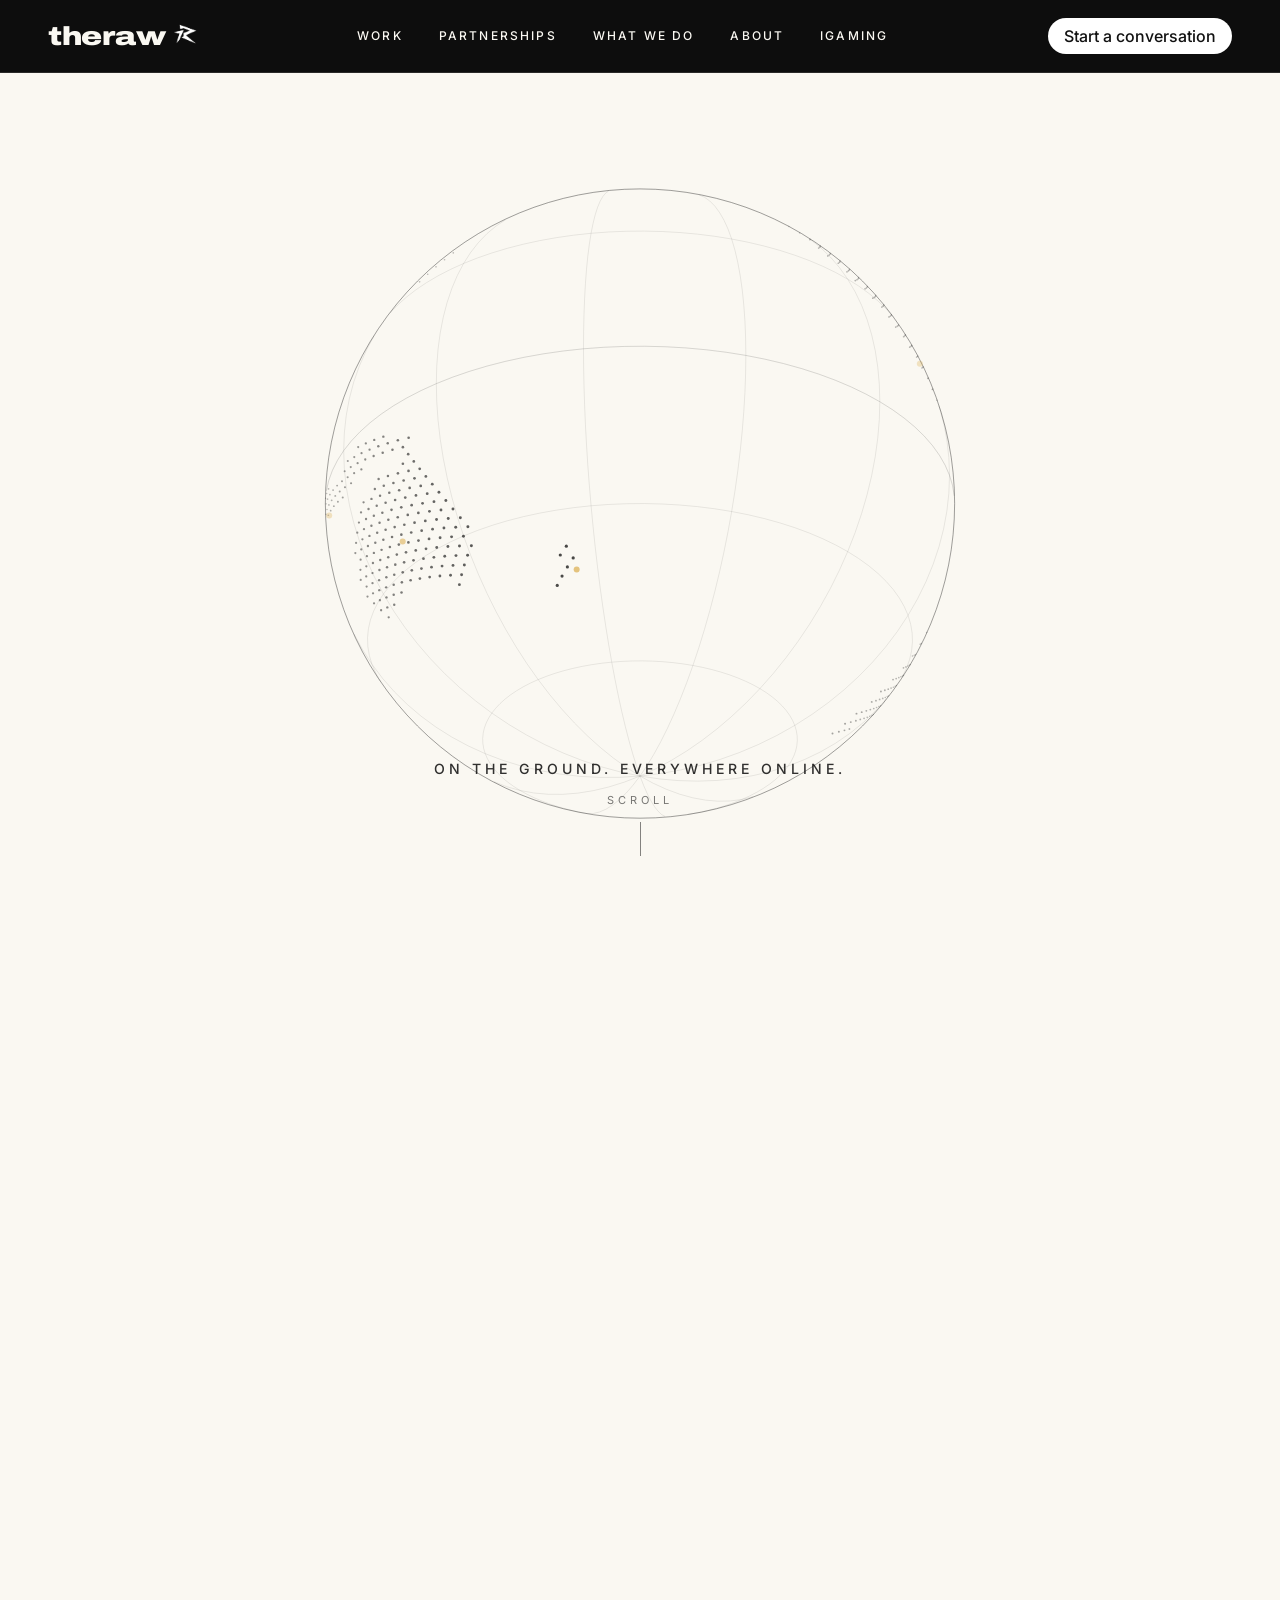
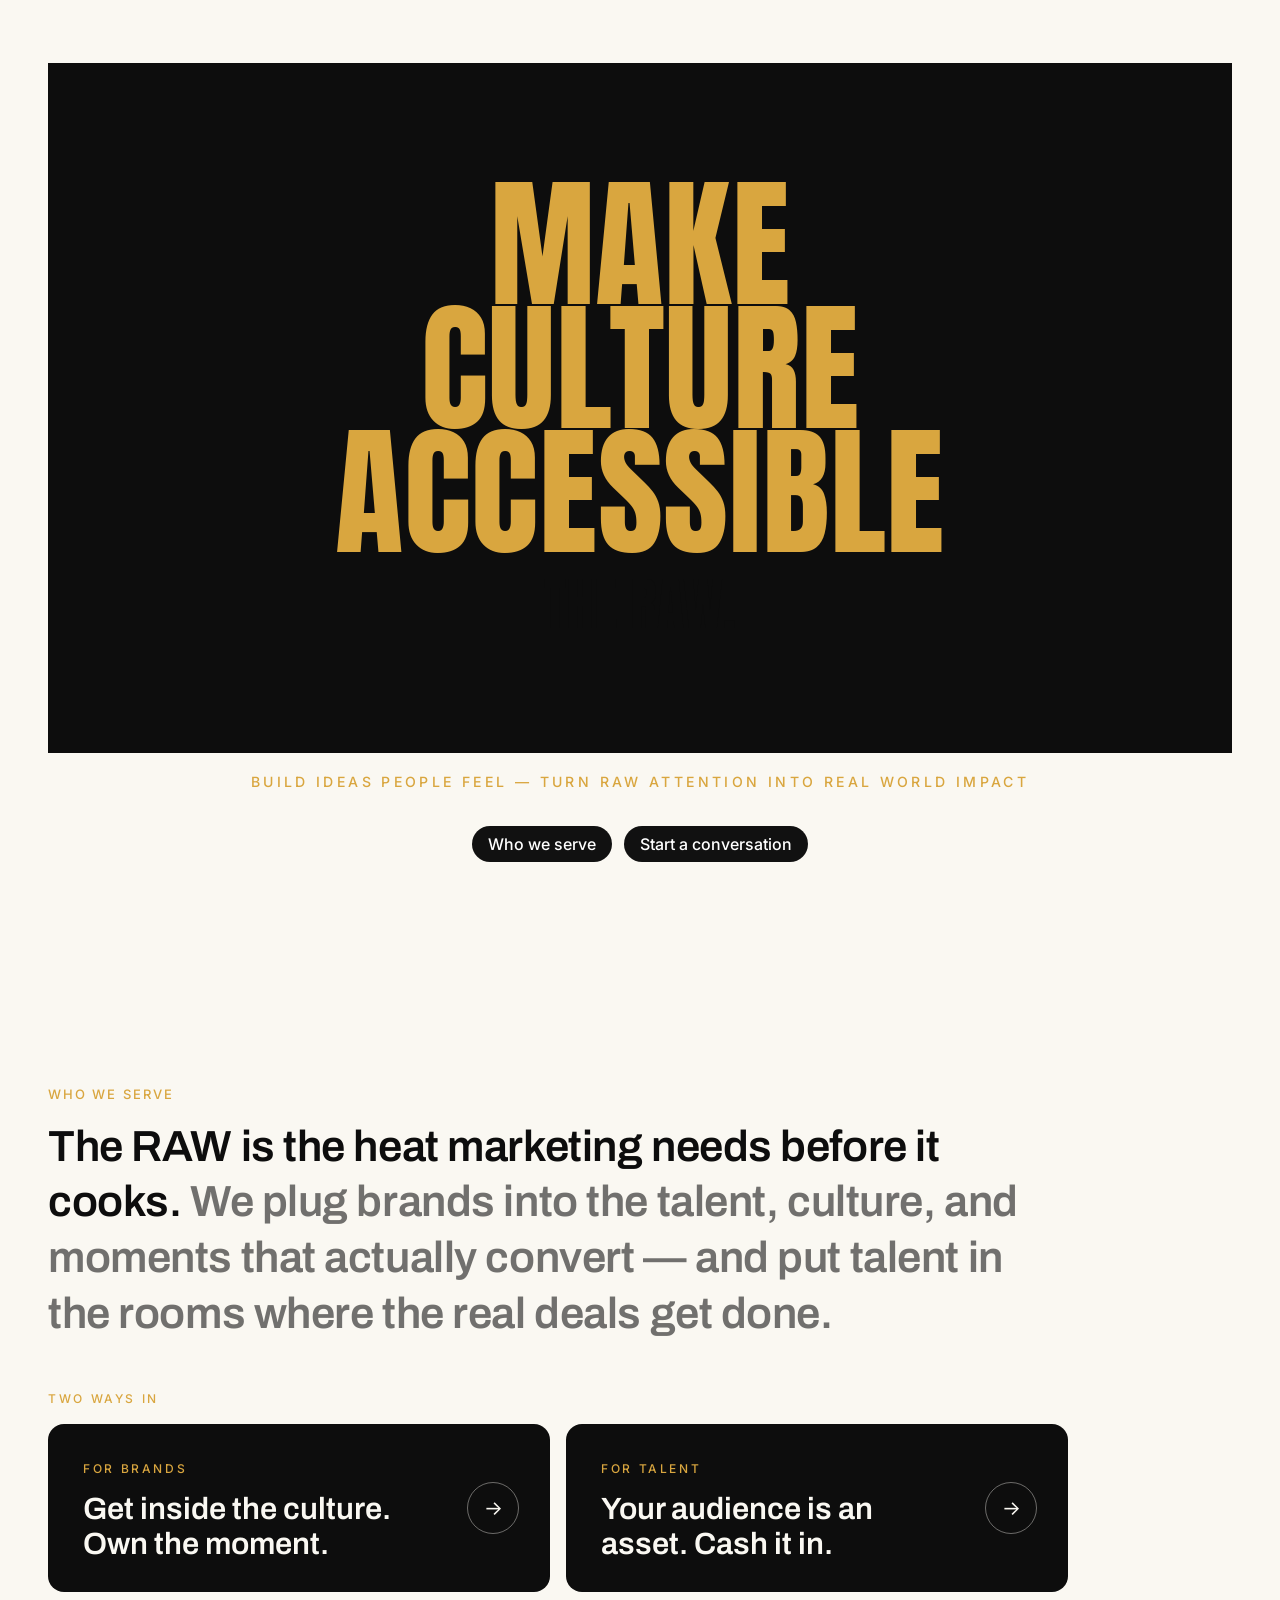
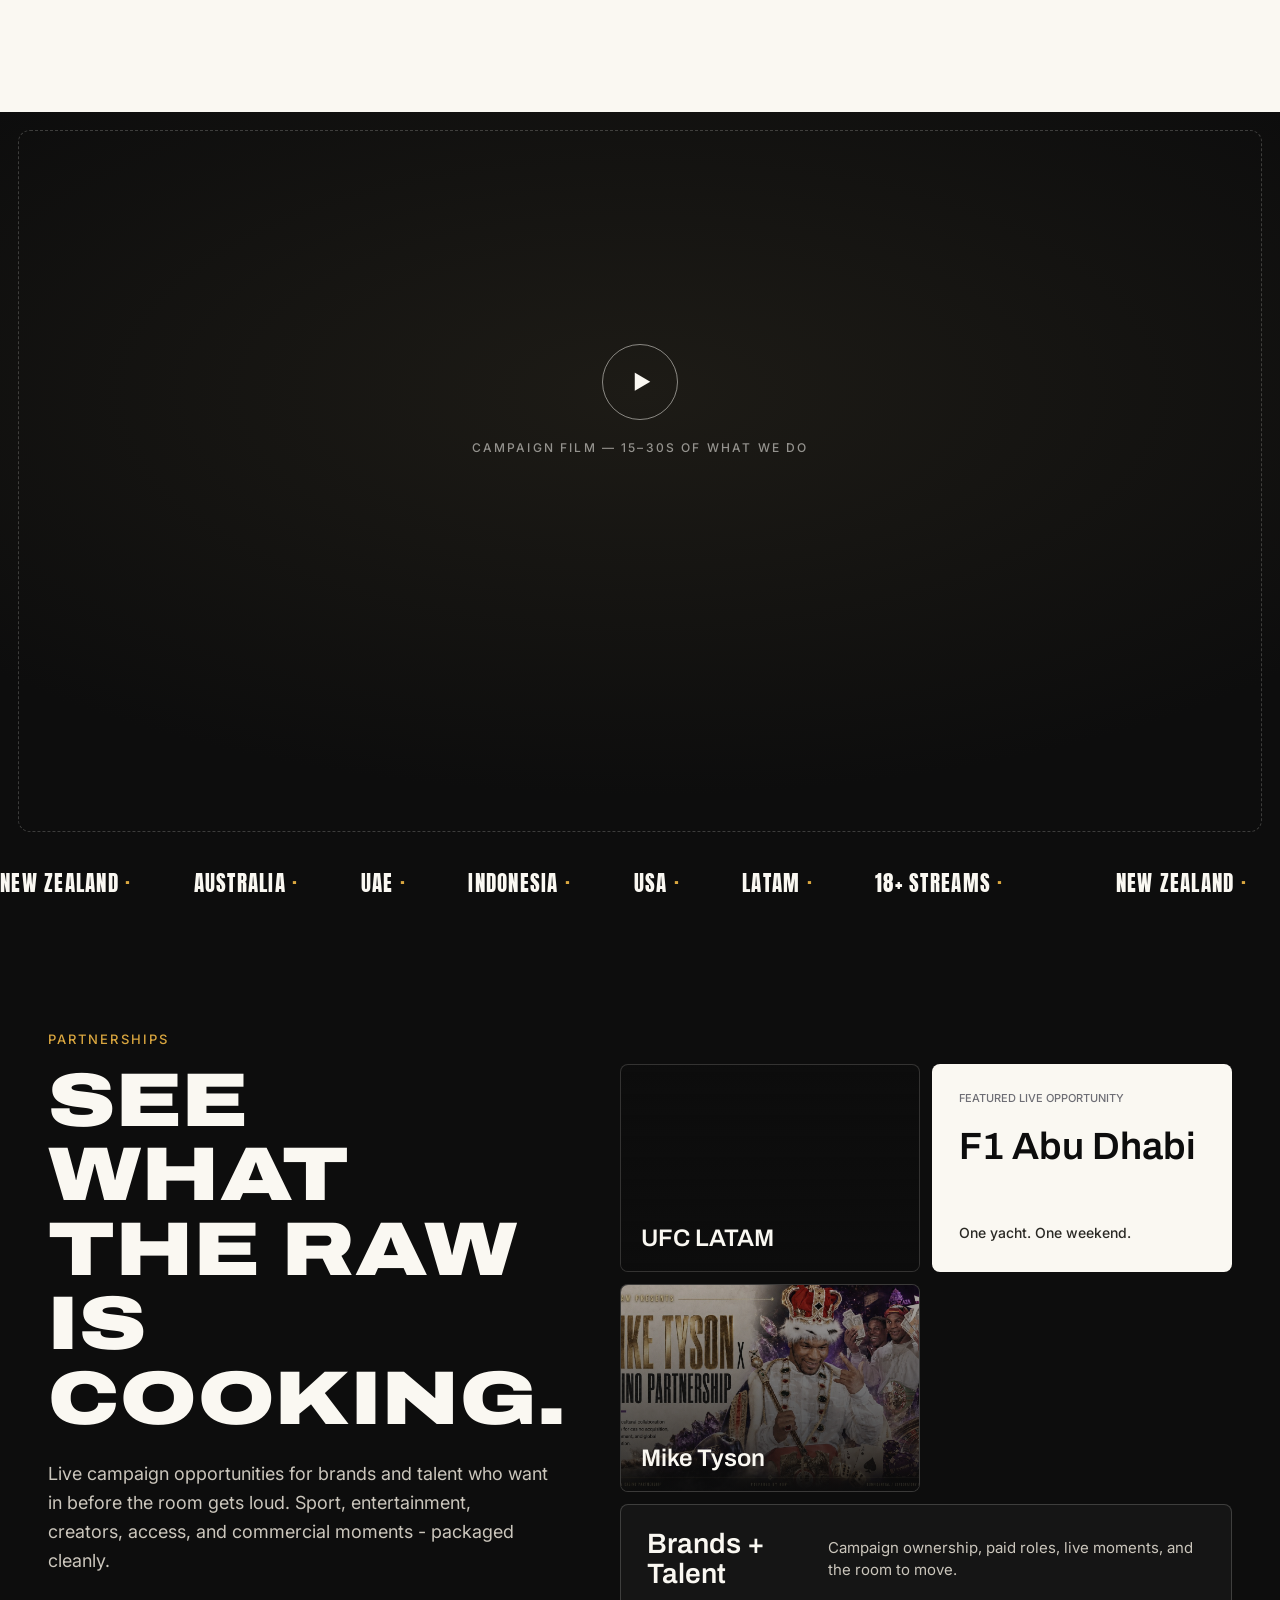
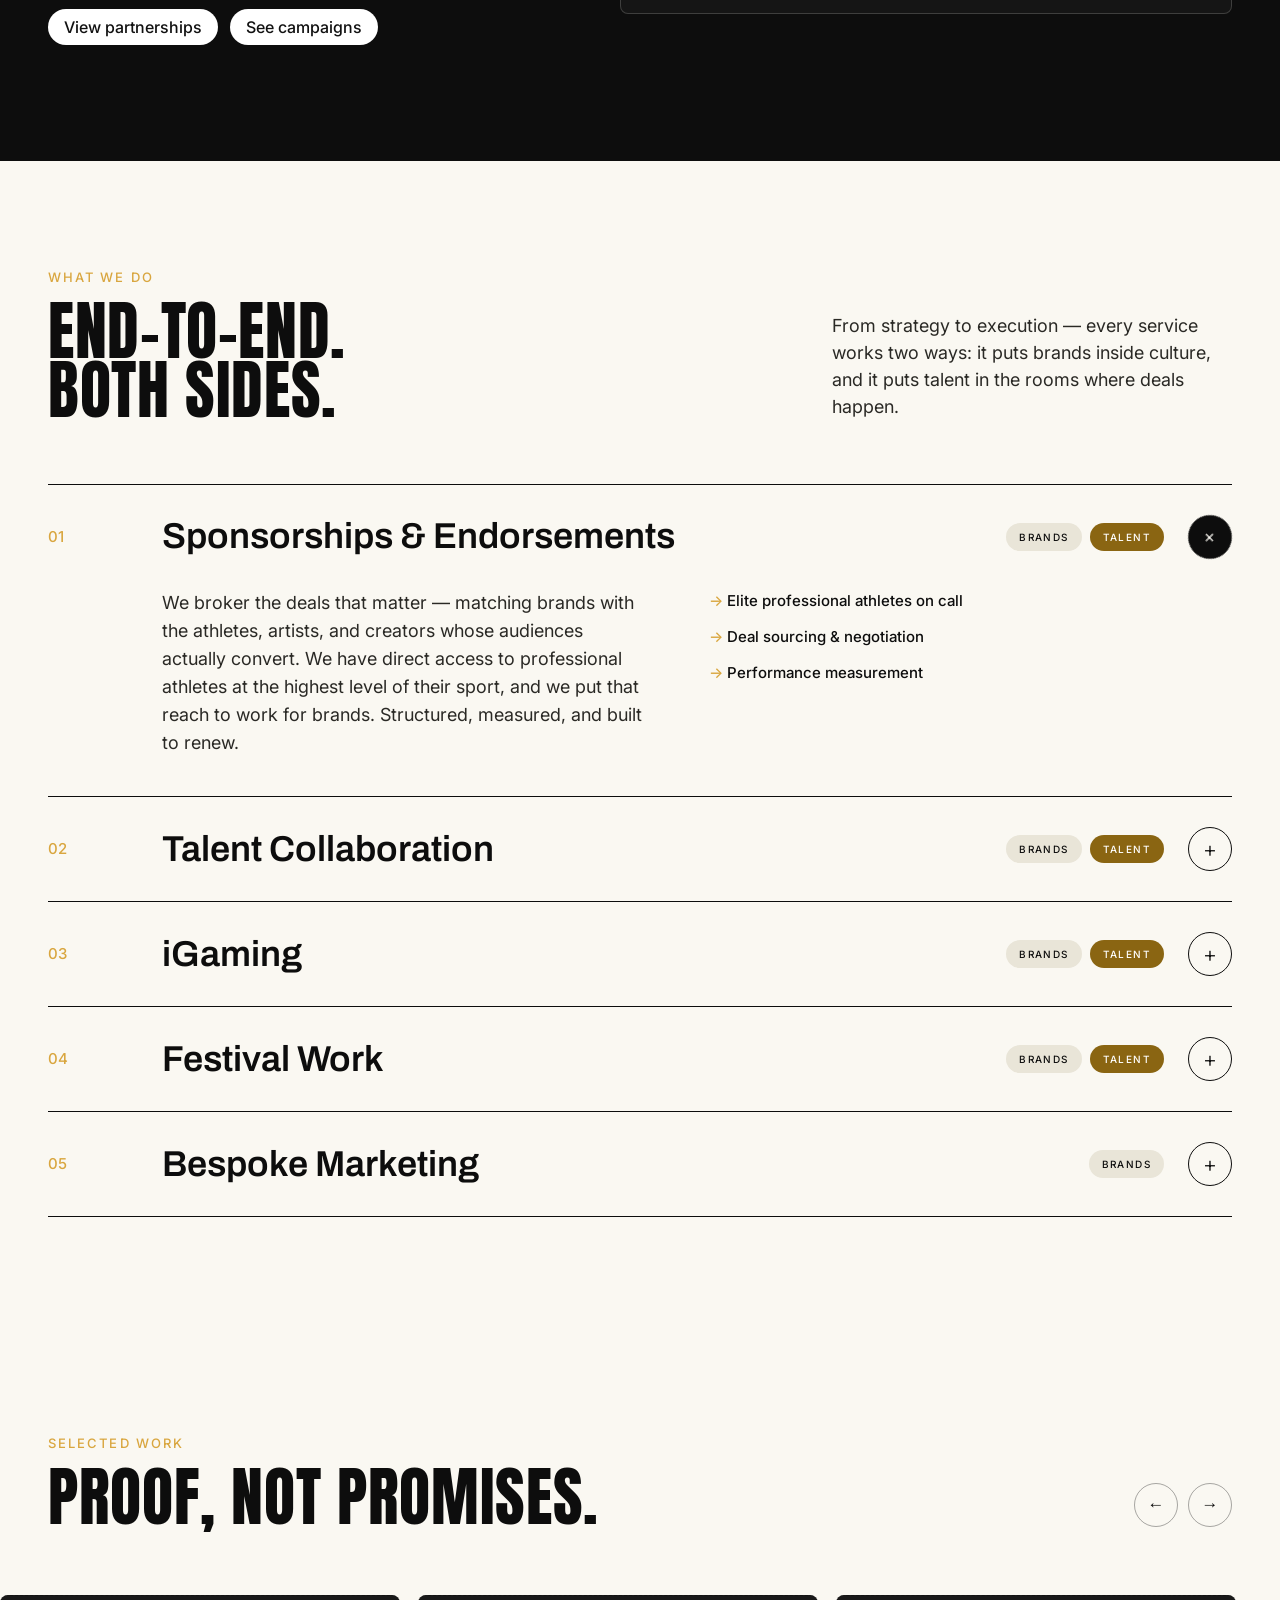
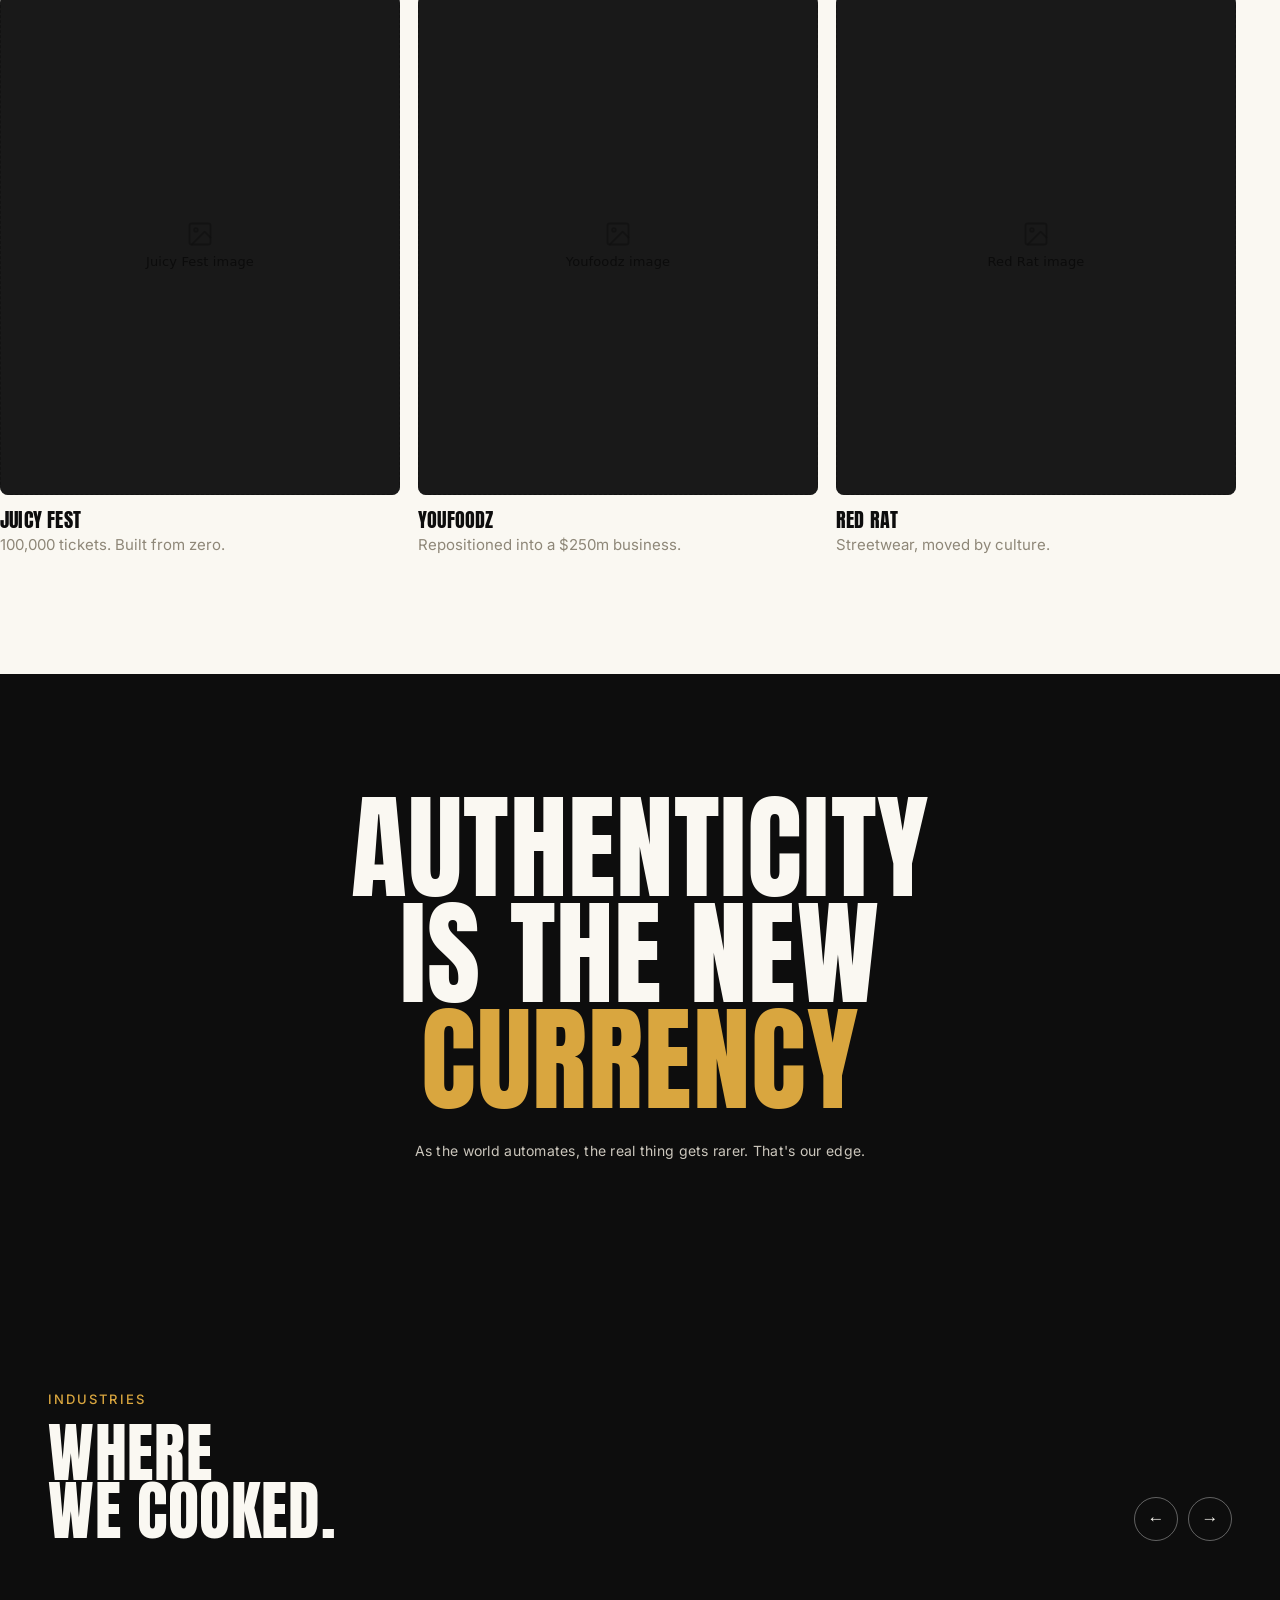
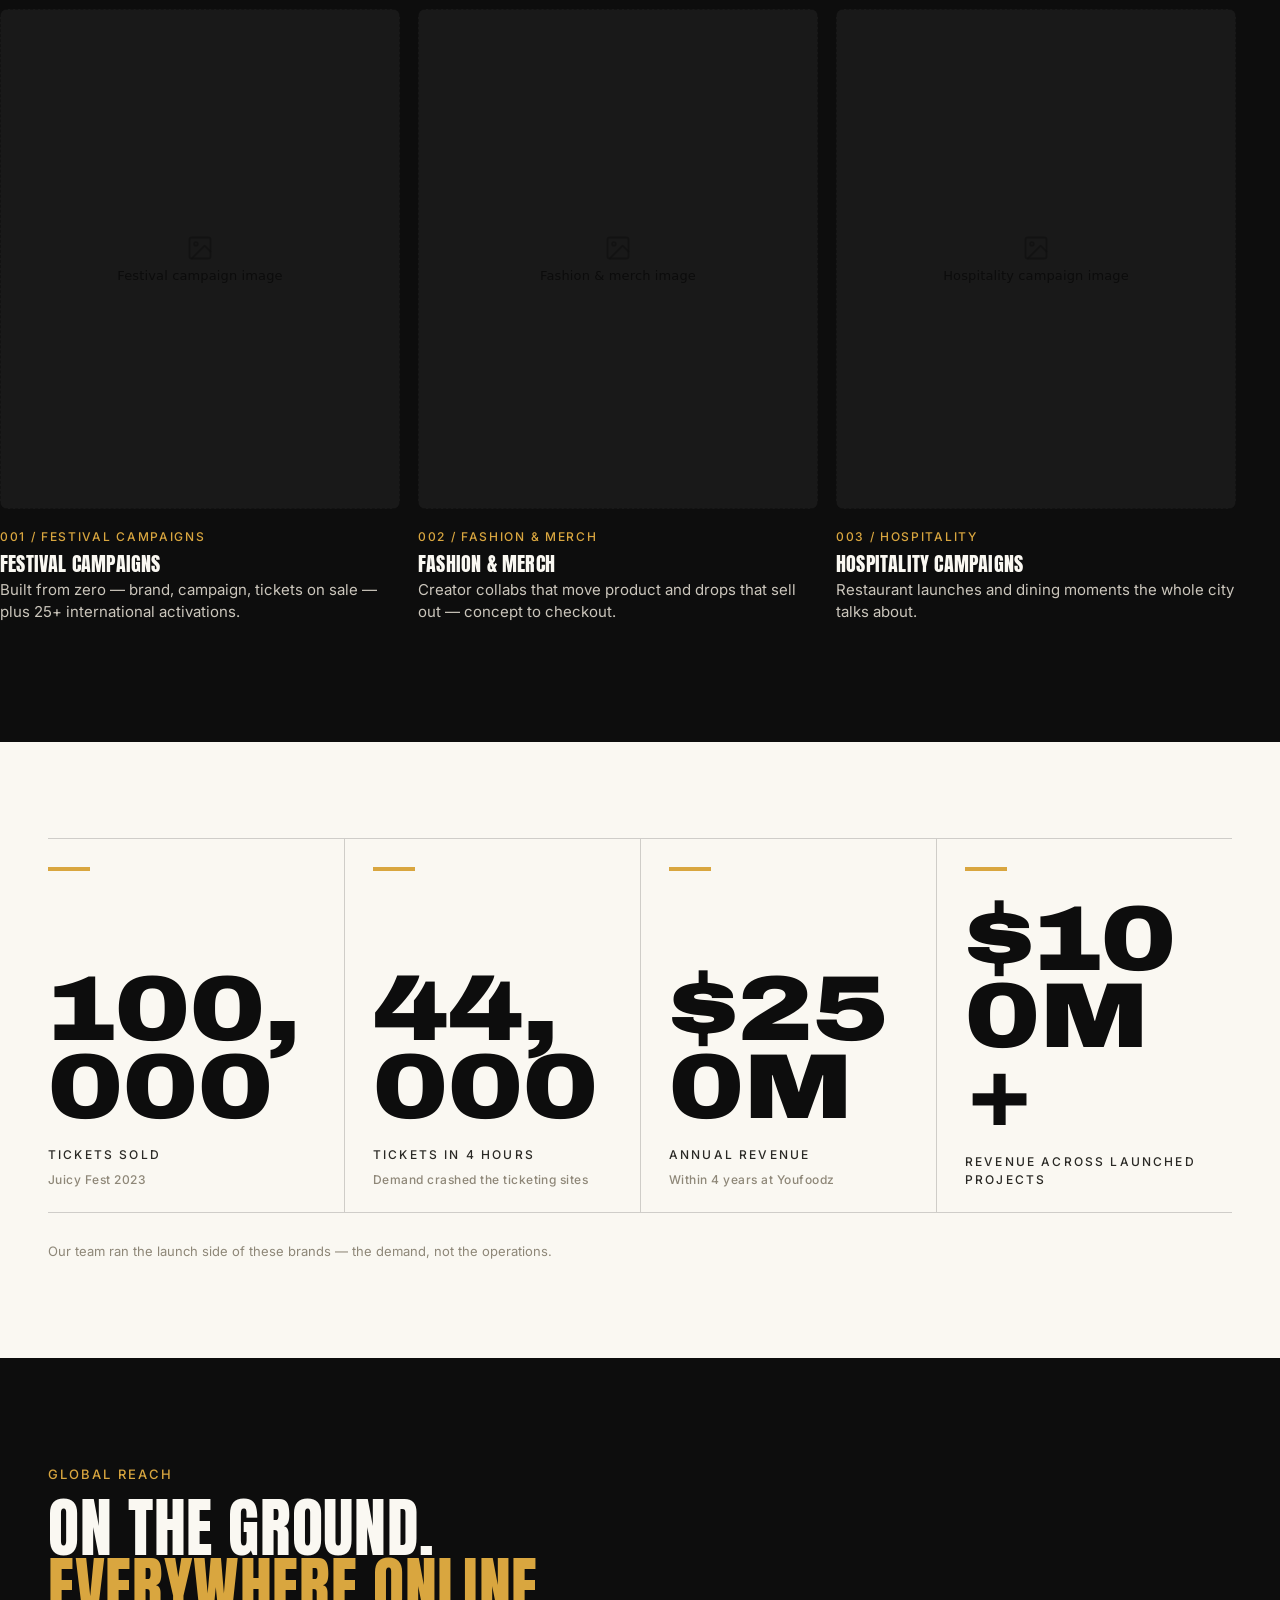
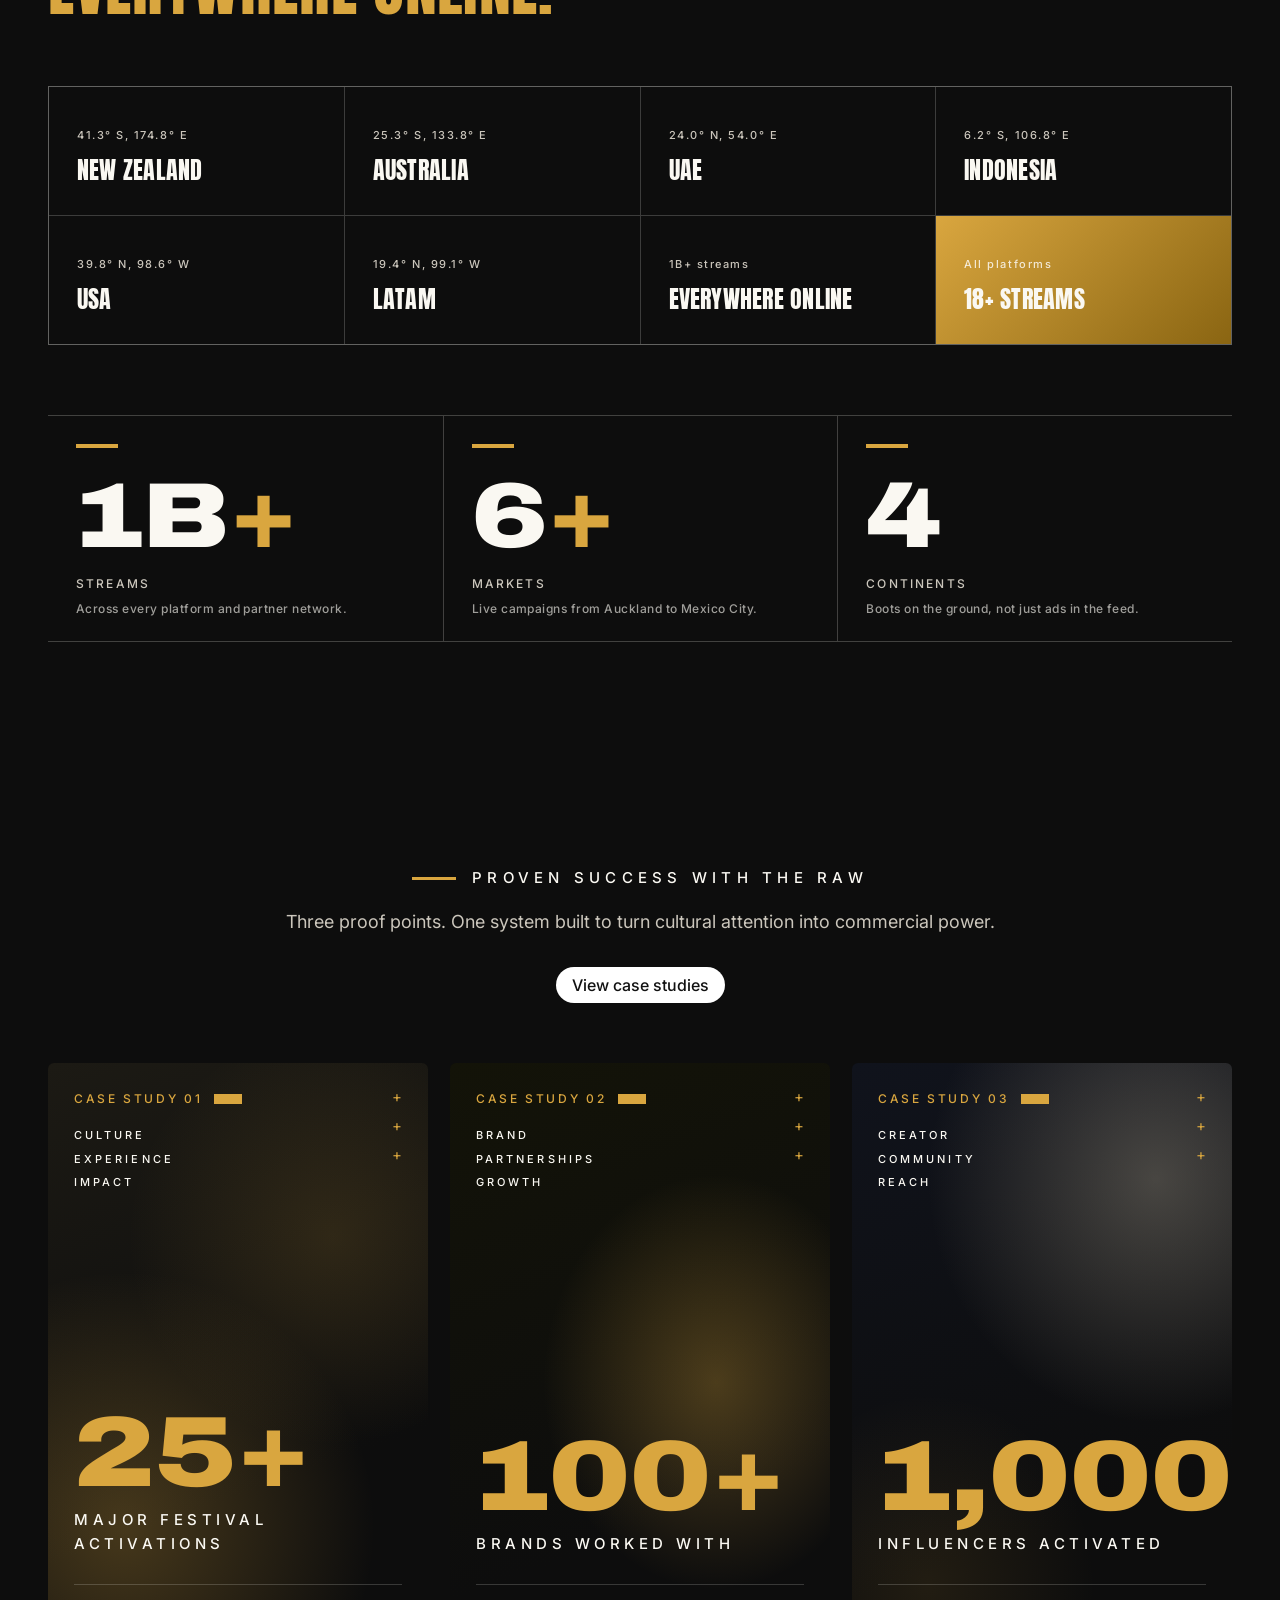
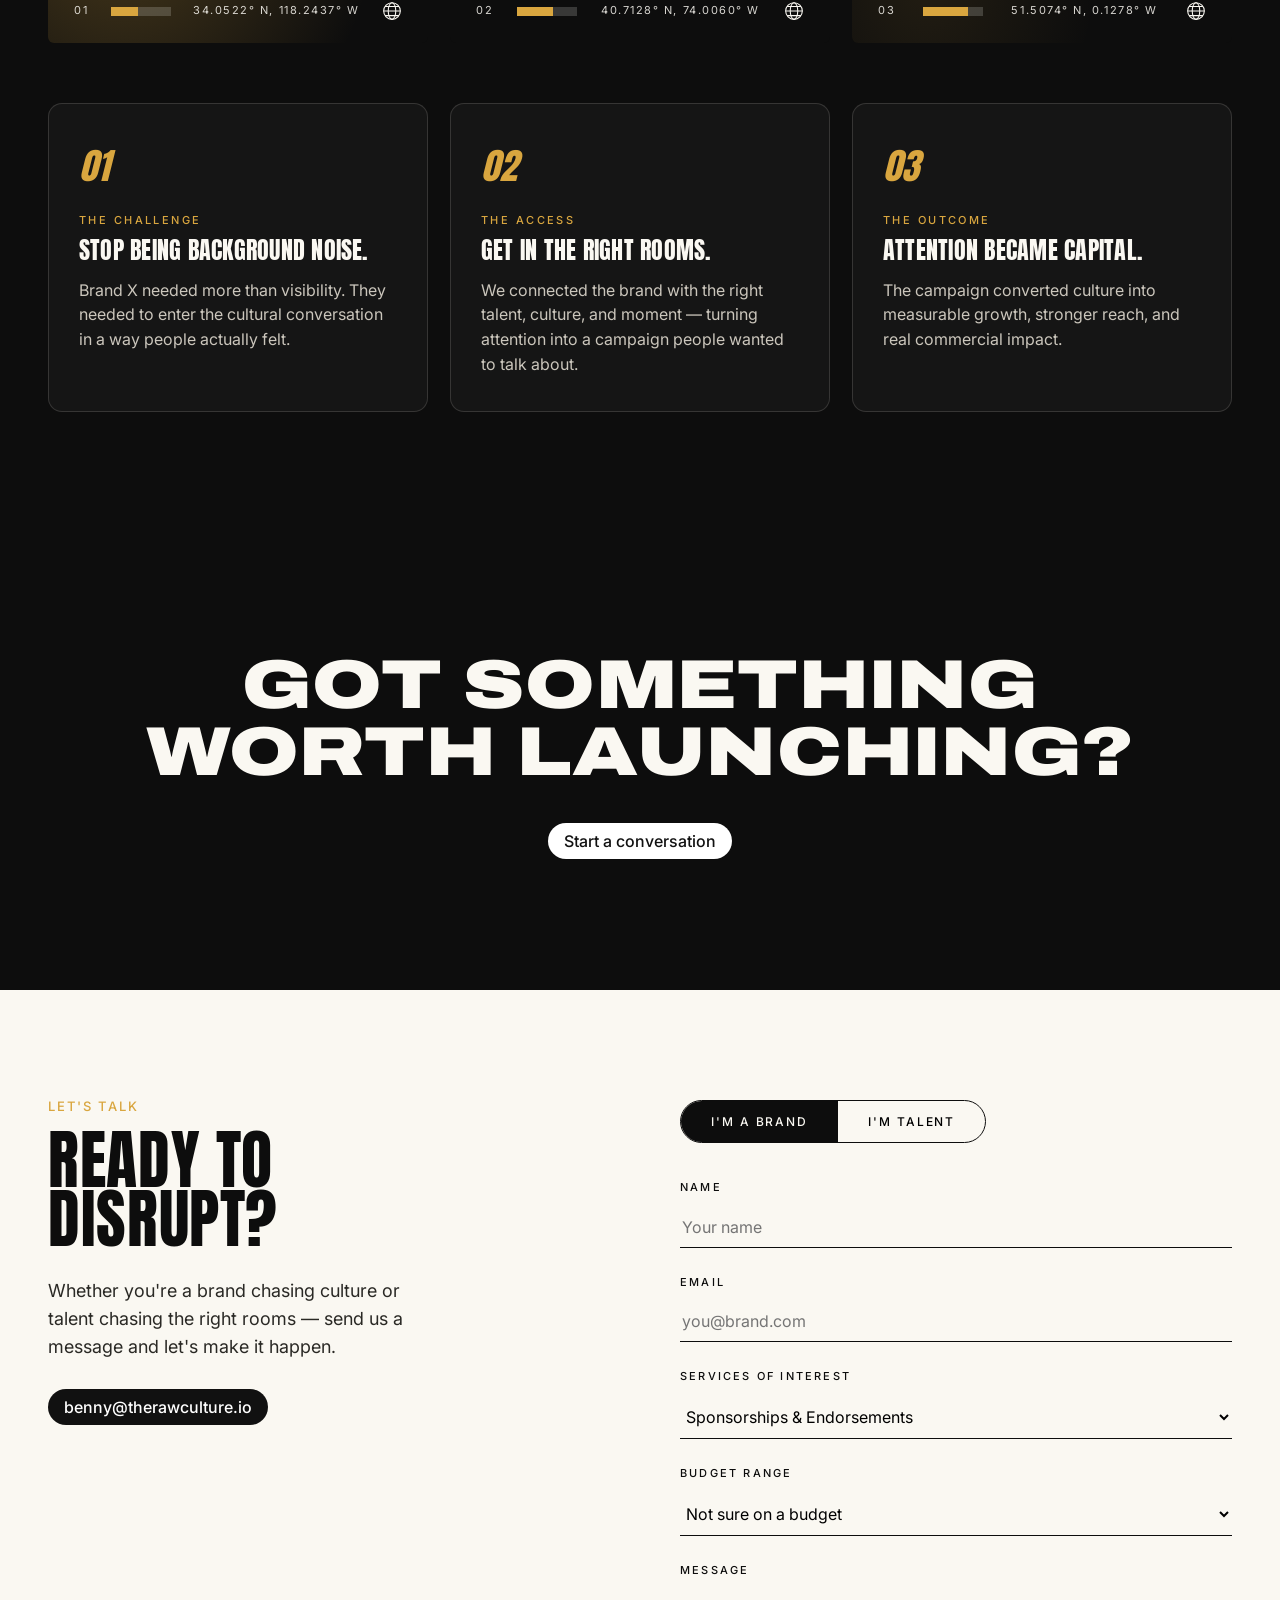
==== commit 57db6921: "Refine RAW site presentation" ====
--- a/Pages/index.html
+++ b/Pages/index.html
@@ -132,10 +132,10 @@
       </div>
     </div>
     <div class="cooking-board" aria-label="Partnership campaign preview">
-      <a class="cooking-ticket cooking-ticket-image" href="partnerships.html#campaigns">
-        <img src="../assets/campaigns/latam-ufc-cover.jpg" alt="The RAW UFC LATAM campaign cover">
-        <span>UFC LATAM</span>
-      </a>
+      <div class="cooking-ticket cooking-ticket-image cooking-ticket-video" aria-label="UFC LATAM placeholder video">
+        <iframe src="https://www.youtube-nocookie.com/embed/OmIV5QMc4uU?rel=0&amp;modestbranding=1&amp;playsinline=1&amp;controls=0&amp;disablekb=1&amp;fs=0&amp;iv_load_policy=3" title="UFC LATAM placeholder video" loading="lazy" referrerpolicy="strict-origin-when-cross-origin" allow="encrypted-media"></iframe>
+        <a class="cooking-ticket-label" href="partnerships.html#campaigns">UFC LATAM</a>
+      </div>
       <a class="cooking-ticket cooking-ticket-type" href="partnerships.html#f1">
         <small>Featured live opportunity</small>
         <strong>F1 Abu Dhabi</strong>
@@ -343,13 +343,25 @@
 
 <section class="stats-strip">
   <div class="wrap">
-    <div class="stats-grid">
-      <div class="stat-block"><div class="num">100,000</div><p>Tickets sold — Juicy Fest 2023</p></div>
-      <div class="stat-block"><div class="num">44,000</div><p>Tickets in 4 hours — demand crashed the ticketing sites</p></div>
-      <div class="stat-block"><div class="num">$250m</div><p>Annual revenue in 4 years — Youfoodz launch team</p></div>
-      <div class="stat-block"><div class="num">$100m+</div><p>Revenue across projects our team has launched</p></div>
-    </div>
-    <p class="stats-note">Our team ran the launch side of these brands — the demand, not the operations.</p>
+    <div class="stats-grid proof-stats proof-stats-light proof-stats-four">
+      <div class="stat-block proof-stat">
+        <div class="num proof-stat-number">100,000</div>
+        <p class="proof-stat-label">Tickets sold <span>Juicy Fest 2023</span></p>
+      </div>
+      <div class="stat-block proof-stat">
+        <div class="num proof-stat-number">44,000</div>
+        <p class="proof-stat-label">Tickets in 4 hours <span>Demand crashed the ticketing sites</span></p>
+      </div>
+      <div class="stat-block proof-stat">
+        <div class="num proof-stat-number">$250m</div>
+        <p class="proof-stat-label">Annual revenue <span>Within 4 years at Youfoodz</span></p>
+      </div>
+      <div class="stat-block proof-stat">
+        <div class="num proof-stat-number">$100m+</div>
+        <p class="proof-stat-label">Revenue across launched projects</p>
+      </div>
+    </div>
+    <p class="stats-note proof-stat-note">Our team ran the launch side of these brands — the demand, not the operations.</p>
   </div>
 </section>
 
@@ -367,10 +379,10 @@
       <div class="g-cell"><span class="mono">1B+ streams</span><h3>Everywhere Online</h3></div>
       <div class="g-cell hot"><span class="mono">All platforms</span><h3>18+ Streams</h3></div>
     </div>
-    <div class="global-stats" id="global-stats">
-      <div class="g-stat"><div class="display"><span class="cnt" data-end="1000000000" data-compact="1">0</span><span>+</span></div><p>Streams</p><small>Across every platform and partner network.</small></div>
-      <div class="g-stat"><div class="display"><span class="cnt" data-end="6">0</span><span>+</span></div><p>Markets</p><small>Live campaigns from Auckland to Mexico City.</small></div>
-      <div class="g-stat"><div class="display"><span class="cnt" data-end="4">0</span></div><p>Continents</p><small>Boots on the ground, not just ads in the feed.</small></div>
+    <div class="global-stats proof-stats proof-stats-dark proof-stats-three" id="global-stats">
+      <div class="g-stat proof-stat"><div class="display proof-stat-number"><span class="cnt" data-end="1000000000" data-compact="1">0</span><span>+</span></div><p class="proof-stat-label">Streams</p><small class="proof-stat-detail">Across every platform and partner network.</small></div>
+      <div class="g-stat proof-stat"><div class="display proof-stat-number"><span class="cnt" data-end="6">0</span><span>+</span></div><p class="proof-stat-label">Markets</p><small class="proof-stat-detail">Live campaigns from Auckland to Mexico City.</small></div>
+      <div class="g-stat proof-stat"><div class="display proof-stat-number"><span class="cnt" data-end="4">0</span></div><p class="proof-stat-label">Continents</p><small class="proof-stat-detail">Boots on the ground, not just ads in the feed.</small></div>
     </div>
   </div>
 </section>
@@ -640,8 +652,8 @@
           <div><div class="big">${t.big}</div><div class="cap">${t.cap}</div></div>
         </div>`).join('')}
       </div>
-      <div class="sc-stats">${d.stats.map(s=>`
-        <div class="g-stat"><div class="display" style="font-family:var(--font-poster);text-transform:uppercase;font-size:clamp(60px,7.5vw,116px)">${s[0]}</div><p style="font-size:14px;font-weight:500;letter-spacing:.24em;text-transform:uppercase;color:var(--grey);margin-top:12px">${s[1]}</p></div>`).join('')}
+      <div class="sc-stats proof-stats proof-stats-dark">${d.stats.map(s=>`
+        <div class="g-stat proof-stat"><div class="display proof-stat-number">${s[0]}</div><p class="proof-stat-label">${s[1]}</p></div>`).join('')}
       </div>
       <div class="sc-nav">
         <a class="raw-btn raw-btn-primary" href="#contact" onclick="closeShowcase()">Start a project like this</a>
--- a/site.css
+++ b/site.css
@@ -31,8 +31,8 @@
   *{margin:0;padding:0;box-sizing:border-box}
   html{scroll-behavior:smooth}
   body{background:var(--cream);color:var(--ink);font-family:var(--font-body);font-weight:400;font-size:16px;line-height:1.6;-webkit-font-smoothing:antialiased;overflow-x:hidden}
-  h1,h2,h3,.display{font-family:var(--font-heading);font-weight:600;line-height:1.12;letter-spacing:-.01em}
-  h3{font-weight:500}
+  .display{font-family:var(--font-heading);font-weight:600;line-height:1.12;letter-spacing:-.01em}
+  h1,h2,h3{font-family:var(--font-h2);font-weight:400;text-transform:uppercase;line-height:.92;letter-spacing:.01em}
   .mono{font-family:var(--font-body);font-weight:500}
 
   /* ---- Heading scale ---------------------------------------------------
@@ -224,8 +224,14 @@
   .cooking-ticket-image{align-items:flex-end;padding:20px;background:#151515;color:var(--cream)}
   .cooking-ticket-image img{position:absolute;inset:0;width:100%;height:100%;object-fit:cover;filter:grayscale(.25) contrast(1.05);opacity:.72;transition:transform 350ms cubic-bezier(.25,.46,.45,.94)}
   .cooking-ticket-image::after{content:"";position:absolute;inset:0;background:linear-gradient(180deg,rgba(13,13,13,.05),rgba(13,13,13,.8))}
-  .cooking-ticket-image span{position:relative;z-index:1;font-family:var(--font-heading);font-size:24px;font-weight:600;line-height:1.05}
+  .cooking-ticket-image span,
+  .cooking-ticket-label{position:relative;z-index:1;font-family:var(--font-heading);font-size:24px;font-weight:600;line-height:1.05}
   .cooking-ticket-image:hover img{transform:scale(1.035)}
+  .cooking-ticket-video{background:#0D0D0D}
+  .cooking-ticket-video iframe{position:absolute;inset:0;width:100%;height:100%;border:0}
+  .cooking-ticket-video::after{pointer-events:none;z-index:1}
+  .cooking-ticket-video span,
+  .cooking-ticket-video .cooking-ticket-label{z-index:2}
   .cooking-ticket-type{flex-direction:column;background:var(--cream);color:var(--ink);padding:26px}
   .cooking-ticket-type small{font-size:11px;font-weight:500;line-height:1.4;text-transform:uppercase;color:#6E6E75}
   .cooking-ticket-type strong{display:block;margin-top:22px;font-family:var(--font-heading);font-size:38px;line-height:1.02;font-weight:600}
@@ -311,7 +317,7 @@
   .sc-tile .mono{font-size:11px;font-weight:500;letter-spacing:.16em;opacity:.9}
   .sc-tile .big{font-family:var(--font-poster);text-transform:uppercase;font-size:clamp(42px,4.6vw,66px);line-height:.95}
   .sc-tile .cap{font-size:13px;font-weight:500;letter-spacing:.14em;text-transform:uppercase;margin-top:12px;opacity:.9}
-  .sc-stats{display:flex;gap:72px;flex-wrap:wrap;margin:70px 0;padding-top:44px;border-top:1px solid rgba(250,248,242,.25)}
+  .sc-stats{margin:70px 0}
   .sc-nav{display:flex;justify-content:space-between;gap:20px;flex-wrap:wrap;align-items:center;border-top:1px solid rgba(250,248,242,.25);padding-top:40px}
 
   /* ---------- GLOBAL ---------- */
@@ -326,14 +332,9 @@
   .g-cell.hot{background:linear-gradient(135deg,var(--orange),var(--red))}
   .g-cell.hot .mono{color:rgba(255,255,255,.8)}
   @media(max-width:1000px){.global-grid{grid-template-columns:repeat(2,1fr)}}
-  .global-stats{display:grid;grid-template-columns:repeat(3,1fr);margin-top:70px;border-top:1px solid rgba(242,239,233,.25)}
-  .global .g-stat{padding:48px 40px 8px;border-left:1px solid rgba(242,239,233,.25);position:relative}
-  .global .g-stat:first-child{border-left:none;padding-left:0}
-  .g-stat .display{font-family:var(--font-campaign);font-weight:900;font-stretch:125%;text-transform:uppercase;letter-spacing:.01em;font-size:clamp(76px,9vw,150px);line-height:.9}
-  .g-stat .display span{color:var(--orange)}
-  .g-stat p{font-size:14px;font-weight:500;letter-spacing:.26em;text-transform:uppercase;color:var(--cream);margin-top:14px}
-  .g-stat small{display:block;font-size:12px;font-weight:500;letter-spacing:.06em;color:var(--grey);margin-top:8px;text-transform:none}
-  @media(max-width:900px){.global-stats{grid-template-columns:1fr}.global .g-stat{border-left:none;padding-left:0;border-top:1px solid rgba(242,239,233,.25);padding-top:32px}.global .g-stat:first-child{border-top:none}}
+  .global-stats{margin-top:70px}
+  .global .g-stat{position:relative}
+  .global .g-stat small{display:block}
 
   /* ---------- PROOF / CASE POSTERS ---------- */
   .proof{background:var(--ink);color:var(--cream)}
@@ -354,7 +355,7 @@
   .case-label::after{content:"";width:28px;height:10px;background:var(--volt)}
   .case-words{margin-top:16px;font-size:11px;font-weight:500;letter-spacing:.28em;line-height:2.1;text-transform:uppercase;color:var(--cream)}
   .case-plus{display:flex;flex-direction:column;gap:14px;color:var(--volt);font-size:15px;line-height:1}
-  .case-num{font-family:var(--font-poster);font-size:clamp(92px,7.8vw,145px);line-height:.9;color:var(--volt);text-transform:uppercase}
+  .case-num{font-family:var(--font-campaign);font-weight:900;font-stretch:125%;font-size:clamp(92px,7.8vw,145px);line-height:.86;letter-spacing:0;color:var(--volt);text-transform:uppercase}
   .case-cap{font-size:15px;font-weight:500;letter-spacing:.3em;text-transform:uppercase;margin-top:12px}
   .case-foot{display:flex;align-items:center;justify-content:space-between;gap:14px;margin-top:28px;padding-top:16px;border-top:1px solid rgba(250,248,242,.18);font-size:11px;letter-spacing:.14em;color:rgba(250,248,242,.85)}
   .case-bar{width:60px;height:9px;background:rgba(250,248,242,.18);flex-shrink:0}
@@ -410,14 +411,106 @@
   .poster-cut h2 .accent{color:var(--orange)}
   .poster-cut small{display:block;margin-top:28px;font-family:var(--font-body);font-size:14px;font-weight:400;color:var(--grey);letter-spacing:.02em}
 
-  /* ---------- STATS STRIP (launch numbers) ---------- */
-  .stats-strip{border-top:1px solid var(--mist);border-bottom:1px solid var(--mist)}
-  .stats-grid{display:grid;grid-template-columns:repeat(4,1fr);gap:40px}
-  @media(max-width:960px){.stats-grid{grid-template-columns:repeat(2,1fr)}}
-  @media(max-width:560px){.stats-grid{grid-template-columns:1fr}}
-  .stat-block .num{font-family:var(--font-heading);font-weight:600;font-size:clamp(44px,4.6vw,72px);line-height:1;letter-spacing:-.01em}
-  .stat-block p{margin-top:10px;font-size:15px;line-height:1.5;color:#2A2925}
-  .stats-note{margin-top:44px;font-size:13px;color:var(--ash)}
+  /* ---------- PROOF NUMBERS (shared stats language) ---------- */
+  .proof-stats{
+    --proof-line:rgba(13,13,13,.18);
+    --proof-text:var(--ink);
+    --proof-muted:#2A2925;
+    --proof-soft:var(--ash);
+    --proof-accent:var(--orange);
+    display:grid;
+    grid-template-columns:repeat(auto-fit,minmax(220px,1fr));
+    border-top:1px solid var(--proof-line);
+    border-bottom:1px solid var(--proof-line);
+  }
+  .proof-stats-three{grid-template-columns:repeat(3,1fr)}
+  .proof-stats-four{grid-template-columns:repeat(4,1fr)}
+  .proof-stats-five{grid-template-columns:repeat(5,minmax(0,1fr))}
+  .proof-stats-dark{
+    --proof-line:rgba(250,248,242,.22);
+    --proof-text:var(--cream);
+    --proof-muted:var(--grey);
+    --proof-soft:rgba(250,248,242,.62);
+  }
+  .proof-stat{
+    position:relative;
+    min-height:220px;
+    padding:28px 28px 24px;
+    border-left:1px solid var(--proof-line);
+    display:flex;
+    flex-direction:column;
+    justify-content:space-between;
+    overflow:hidden;
+  }
+  .proof-stat:first-child{border-left:none}
+  .proof-stat::before{
+    content:"";
+    width:42px;
+    height:4px;
+    background:var(--proof-accent);
+    margin-bottom:30px;
+    flex:0 0 auto;
+  }
+  .proof-stat-number{
+    display:block;
+    margin-top:auto;
+    font-family:var(--font-campaign);
+    font-weight:900;
+    font-stretch:125%;
+    text-transform:uppercase;
+    font-size:clamp(58px,7.2vw,132px);
+    line-height:.84;
+    letter-spacing:0;
+    color:var(--proof-text);
+    overflow-wrap:anywhere;
+  }
+  .proof-stats-five .proof-stat{padding-left:22px;padding-right:22px}
+  .proof-stats-five .proof-stat-number{font-size:clamp(46px,5.2vw,84px)}
+  .proof-stat-number span + span{color:var(--proof-accent)}
+  .proof-stat-label{
+    max-width:30ch;
+    margin-top:20px;
+    font-size:12px;
+    font-weight:500;
+    line-height:1.45;
+    letter-spacing:.18em;
+    text-transform:uppercase;
+    color:var(--proof-muted);
+  }
+  .proof-stat-label span,
+  .proof-stat-detail{
+    display:block;
+    margin-top:7px;
+    font-size:12px;
+    font-weight:500;
+    line-height:1.45;
+    letter-spacing:.04em;
+    text-transform:none;
+    color:var(--proof-soft);
+  }
+  .proof-stat-note{margin-top:28px;font-size:13px;color:var(--ash)}
+  .stats-strip{padding:96px 0;background:var(--cream)}
+  .stats-strip .proof-stat:first-child{padding-left:0}
+  @media(max-width:1120px){
+    .proof-stats-four,.proof-stats-five{grid-template-columns:repeat(2,1fr)}
+    .proof-stats-four .proof-stat:nth-child(odd),
+    .proof-stats-five .proof-stat:nth-child(odd){border-left:none}
+    .proof-stats-four .proof-stat:nth-child(n+3),
+    .proof-stats-five .proof-stat:nth-child(n+3){border-top:1px solid var(--proof-line)}
+    .proof-stats-five .proof-stat:last-child{grid-column:1 / -1}
+  }
+  @media(max-width:900px){
+    .proof-stats,
+    .proof-stats-three,
+    .proof-stats-four,
+    .proof-stats-five{grid-template-columns:1fr}
+    .proof-stat,
+    .stats-strip .proof-stat:first-child{min-height:0;padding:28px 0;border-left:none;border-top:1px solid var(--proof-line)}
+    .proof-stat:first-child{border-top:none}
+    .proof-stat-number{font-size:clamp(58px,18vw,104px)}
+    .proof-stats-five .proof-stat:last-child{grid-column:auto}
+    .stats-strip{padding:76px 0}
+  }
 
   /* ---------- CLOSING CTA BAND ---------- */
   .close-cta{background:var(--ink);color:var(--cream);padding:130px 0;text-align:center}
@@ -439,10 +532,7 @@
   .case-head{padding:64px 0 0}
   .case-head h2{font-size:clamp(36px,4.6vw,58px)}
   .case-story{margin-top:22px;max-width:640px;font-size:18px;line-height:1.65;color:#2A2925}
-  .case-stats{display:grid;grid-template-columns:repeat(3,1fr);gap:40px;margin-top:52px;padding-top:40px;border-top:1px solid var(--mist)}
-  @media(max-width:720px){.case-stats{grid-template-columns:1fr}}
-  .case-stats .num{font-family:var(--font-heading);font-weight:600;font-size:clamp(38px,3.8vw,60px);line-height:1}
-  .case-stats p{margin-top:8px;font-size:14px;color:var(--ash)}
+  .case-stats{margin-top:52px}
   .case-gallery{display:grid;grid-template-columns:repeat(3,1fr);gap:14px;margin-top:56px}
   @media(max-width:820px){.case-gallery{grid-template-columns:repeat(2,1fr)}}
   .case-gallery image-slot{aspect-ratio:4/3;filter:grayscale(1) contrast(1.05)}
@@ -476,7 +566,7 @@
   .igaming-page{background:var(--ink);color:var(--cream)}
   .ig-hero{min-height:calc(100vh - 72px);display:flex;align-items:center;padding:88px 0;background:var(--ink);overflow:hidden}
   .ig-copy{max-width:1060px}
-  .ig-copy h1{font-family:var(--font-campaign);font-weight:900;font-stretch:125%;text-transform:uppercase;letter-spacing:.01em;line-height:.94;font-size:clamp(56px,10.5vw,150px)}
+  .ig-copy h1{font-family:var(--font-h2);font-weight:400;text-transform:uppercase;letter-spacing:.01em;line-height:.94;font-size:clamp(56px,10.5vw,150px)}
   .ig-copy h1 span{display:block}
   .ig-copy p{margin-top:30px;max-width:780px;font-size:18px;line-height:1.65;color:var(--grey)}
   .ig-badges{display:flex;gap:10px;flex-wrap:wrap;margin:34px 0 38px;max-width:940px}
@@ -489,12 +579,9 @@
   .ig-pillar-card h2{font-family:var(--font-campaign);font-weight:900;font-stretch:125%;text-transform:uppercase;letter-spacing:.01em;line-height:.98;font-size:clamp(34px,3.6vw,54px);margin-top:42px}
   .ig-pillar-card p{margin-top:22px;font-size:16px;line-height:1.6;color:var(--grey)}
 
-  .ig-stats{background:var(--cream);color:var(--ink);padding:92px 0;border-top:1px solid var(--mist);border-bottom:1px solid var(--mist)}
-  .ig-stats-grid{display:grid;grid-template-columns:repeat(5,minmax(0,1fr));gap:28px}
-  .ig-stat{border-top:1px solid var(--ink);padding-top:22px}
-  .ig-stat .num{font-family:var(--font-heading);font-weight:600;font-size:clamp(36px,4.2vw,66px);line-height:1;letter-spacing:-.01em}
-  .ig-stat p{margin-top:12px;font-size:13px;font-weight:500;letter-spacing:.08em;text-transform:uppercase;line-height:1.55;color:#2A2925}
-  .ig-note{margin-top:46px;font-size:13px;color:var(--ash)}
+  .ig-stats{background:var(--cream);color:var(--ink);padding:92px 0}
+  .ig-stats-grid{margin-top:0}
+  .ig-note{margin-top:28px;font-size:13px;color:var(--ash)}
 
   .ig-proof{background:var(--cream);color:var(--ink);padding:112px 0}
   .ig-proof-grid{display:grid;grid-template-columns:minmax(280px,.85fr) minmax(0,1.15fr);gap:72px;align-items:start}
@@ -523,7 +610,6 @@
   .ig-close p{margin:-12px auto 34px;max-width:560px;font-size:18px;line-height:1.6;color:var(--grey)}
 
   @media(max-width:1080px){
-    .ig-stats-grid{grid-template-columns:repeat(3,1fr)}
     .ig-pillars-grid{grid-template-columns:1fr}
     .ig-pillar-card{min-height:240px}
   }
@@ -536,7 +622,6 @@
   }
   @media(max-width:620px){
     .ig-badges span{font-size:10px;padding:9px 12px}
-    .ig-stats-grid{grid-template-columns:1fr}
     .ig-pillars,.ig-system,.ig-proof{padding:78px 0}
     .ig-stats,.ig-hand-off{padding:70px 0}
   }
@@ -597,6 +682,8 @@
   .campaign-card{display:grid;grid-template-columns:minmax(300px,.92fr) minmax(0,1fr);background:var(--partner-pearl);color:var(--partner-black);border-radius:8px;overflow:hidden;min-height:430px}
   .campaign-media{display:block;position:relative;background:var(--partner-graphite);min-height:320px;overflow:hidden}
   .campaign-media img{position:absolute;inset:0;width:100%;height:100%;object-fit:cover;transition:transform 350ms cubic-bezier(.25,.46,.45,.94)}
+  .campaign-media iframe{position:absolute;inset:0;width:100%;height:100%;border:0}
+  .campaign-media-video{background:#0D0D0D}
   .campaign-card:hover .campaign-media img{transform:scale(1.035)}
   .campaign-body{padding:36px;display:flex;flex-direction:column;align-items:flex-start}
   .campaign-meta{display:flex;gap:8px;flex-wrap:wrap;margin-bottom:24px}
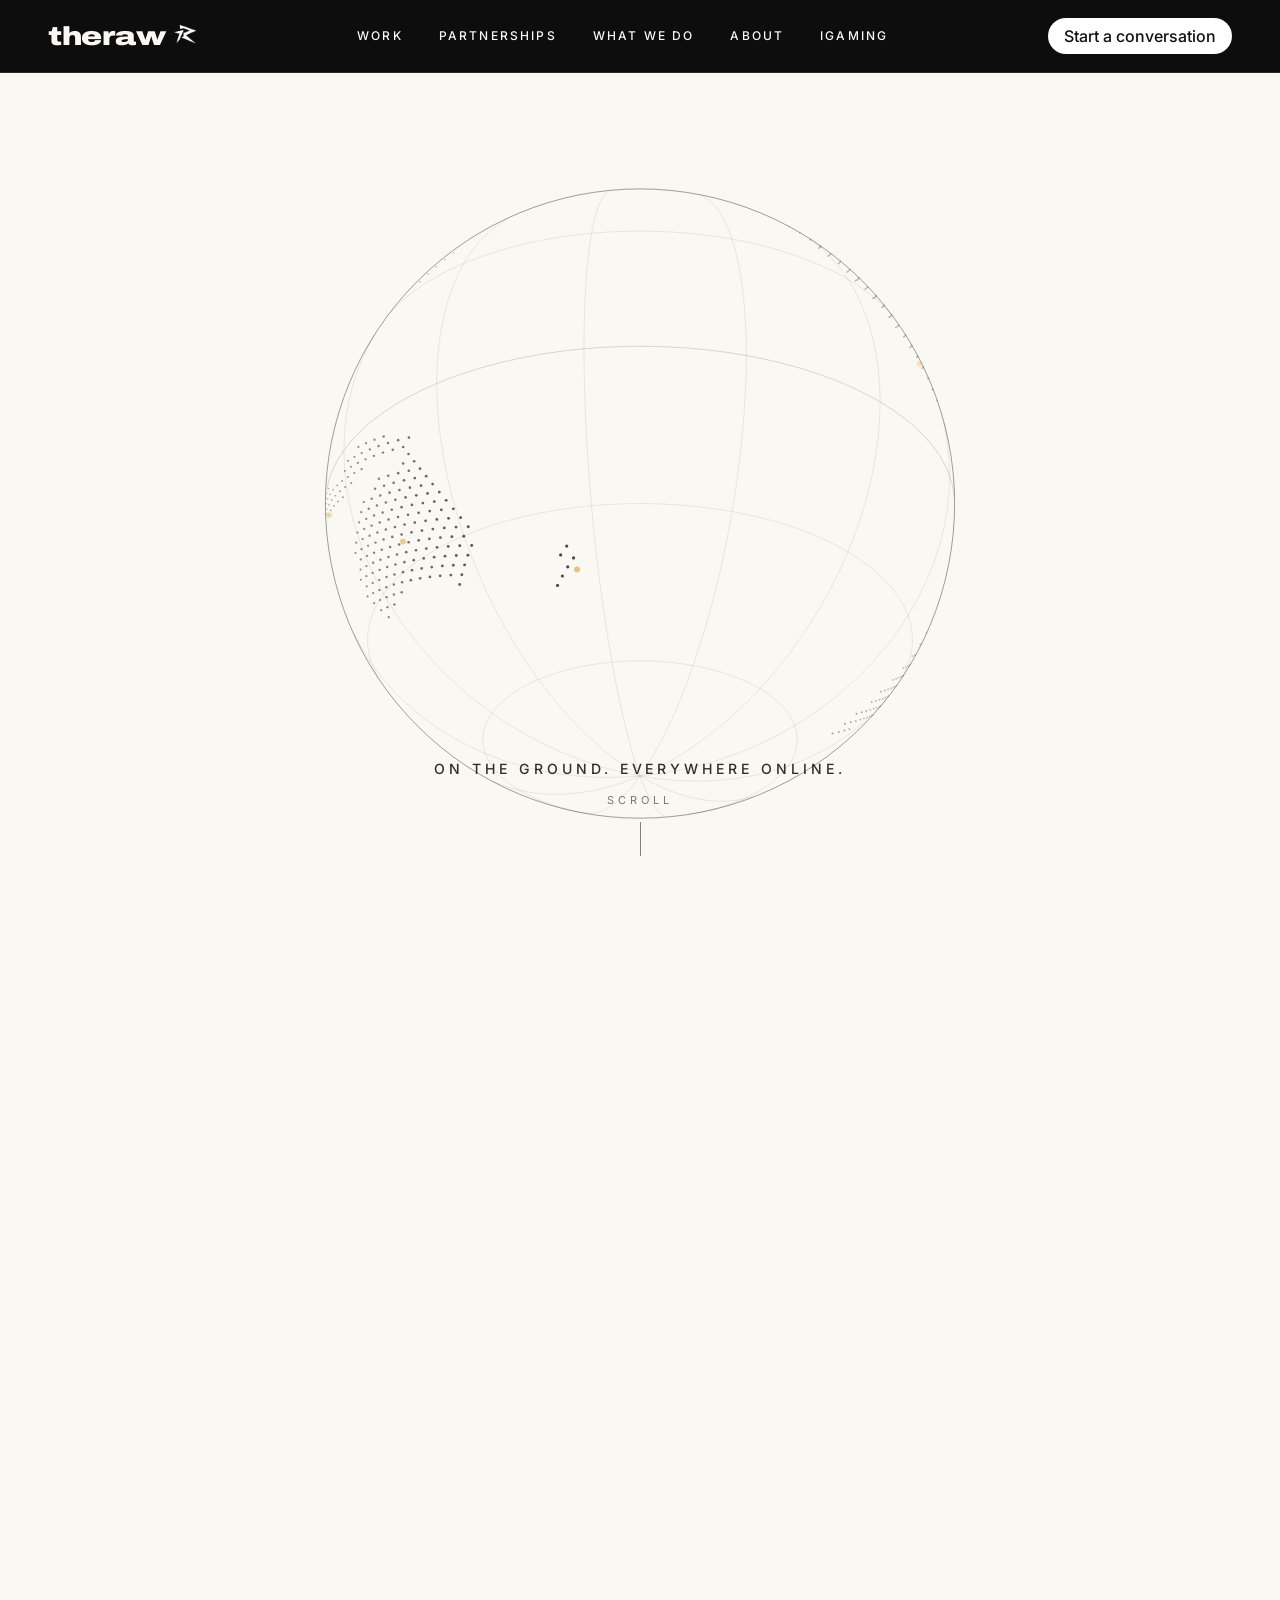
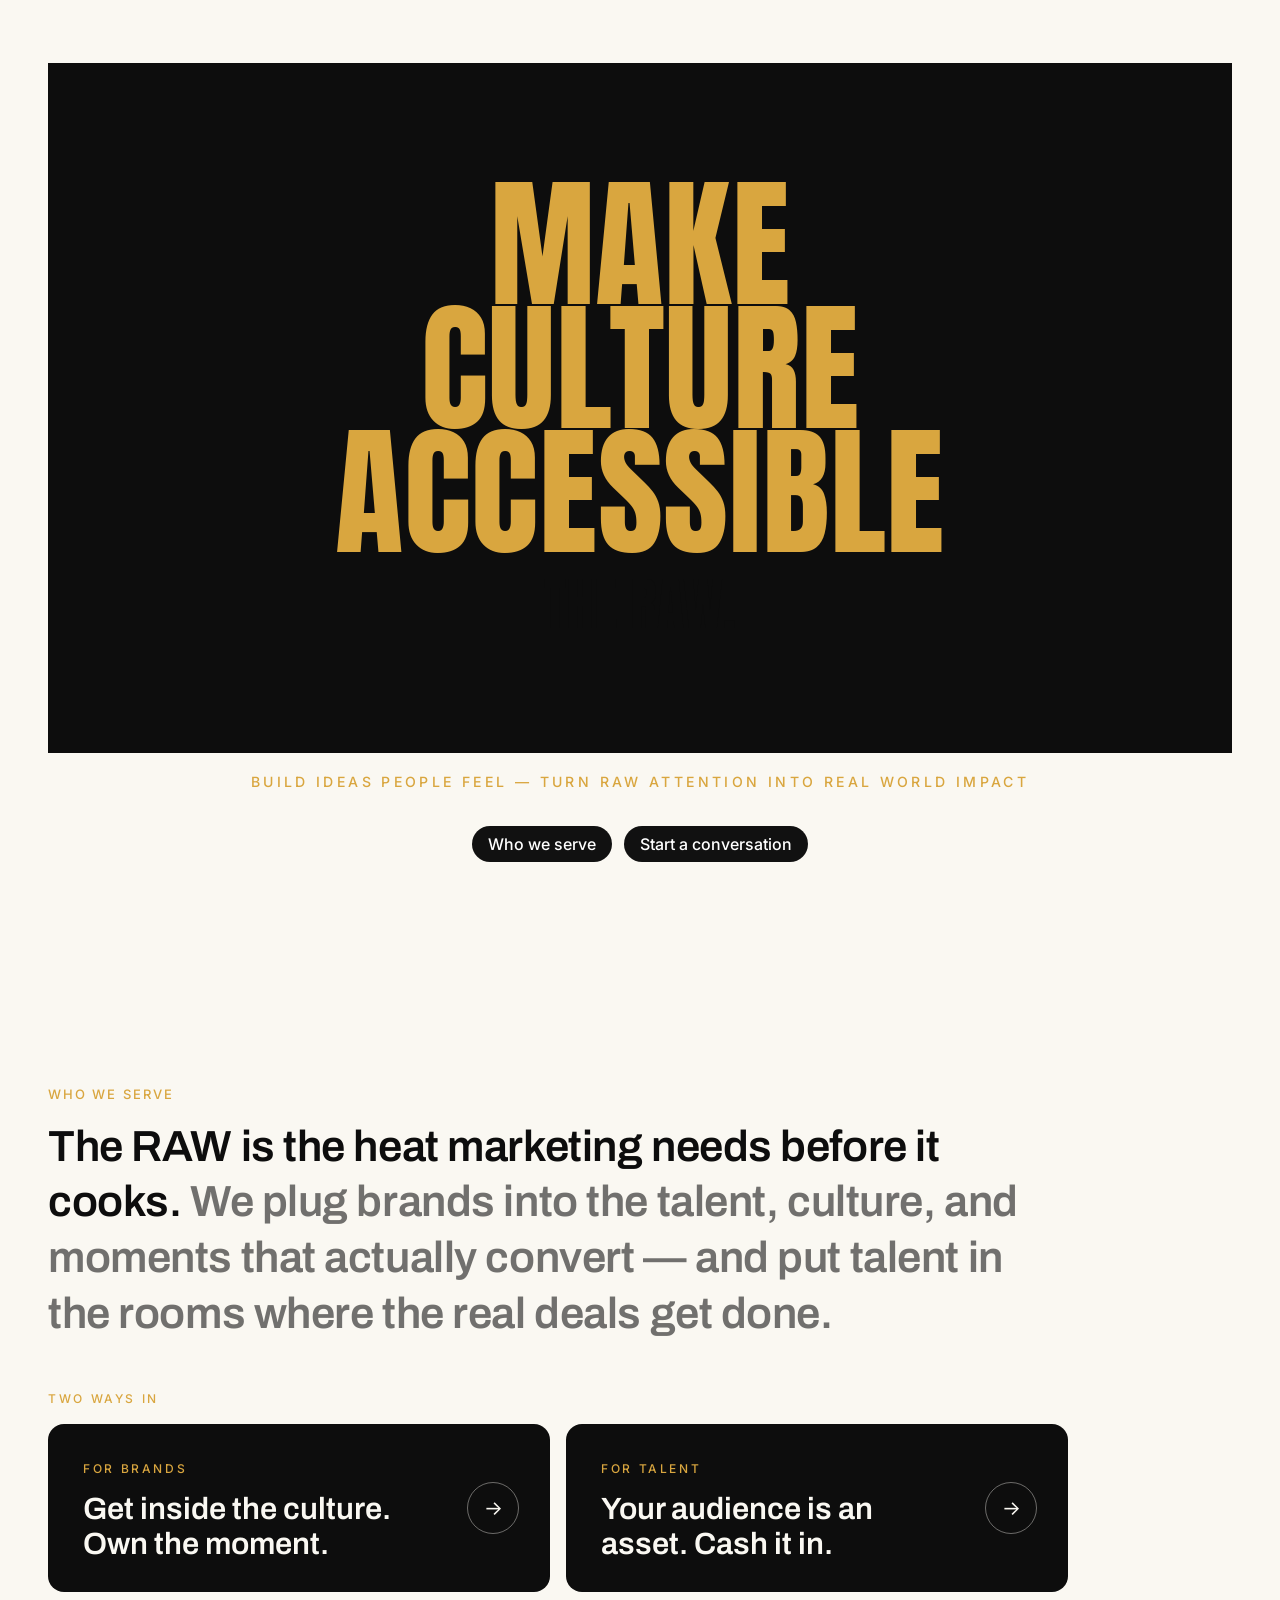
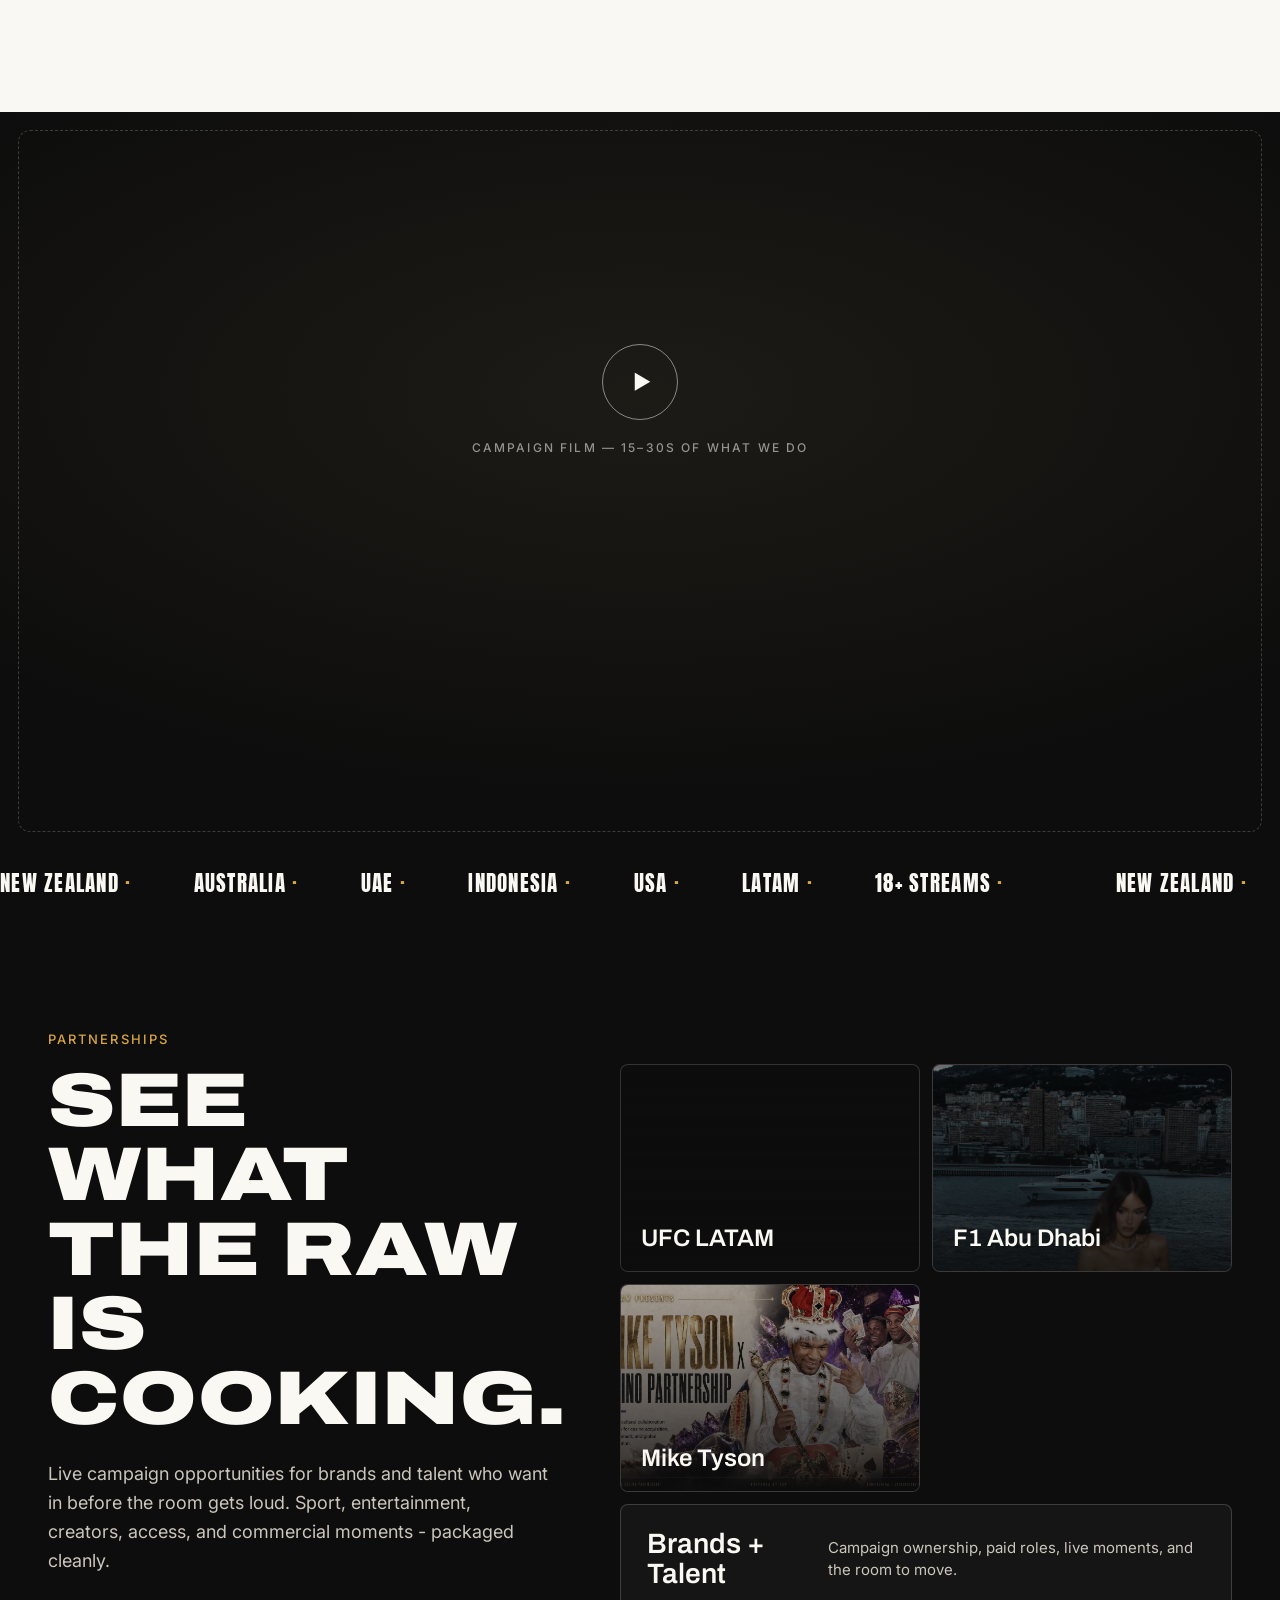
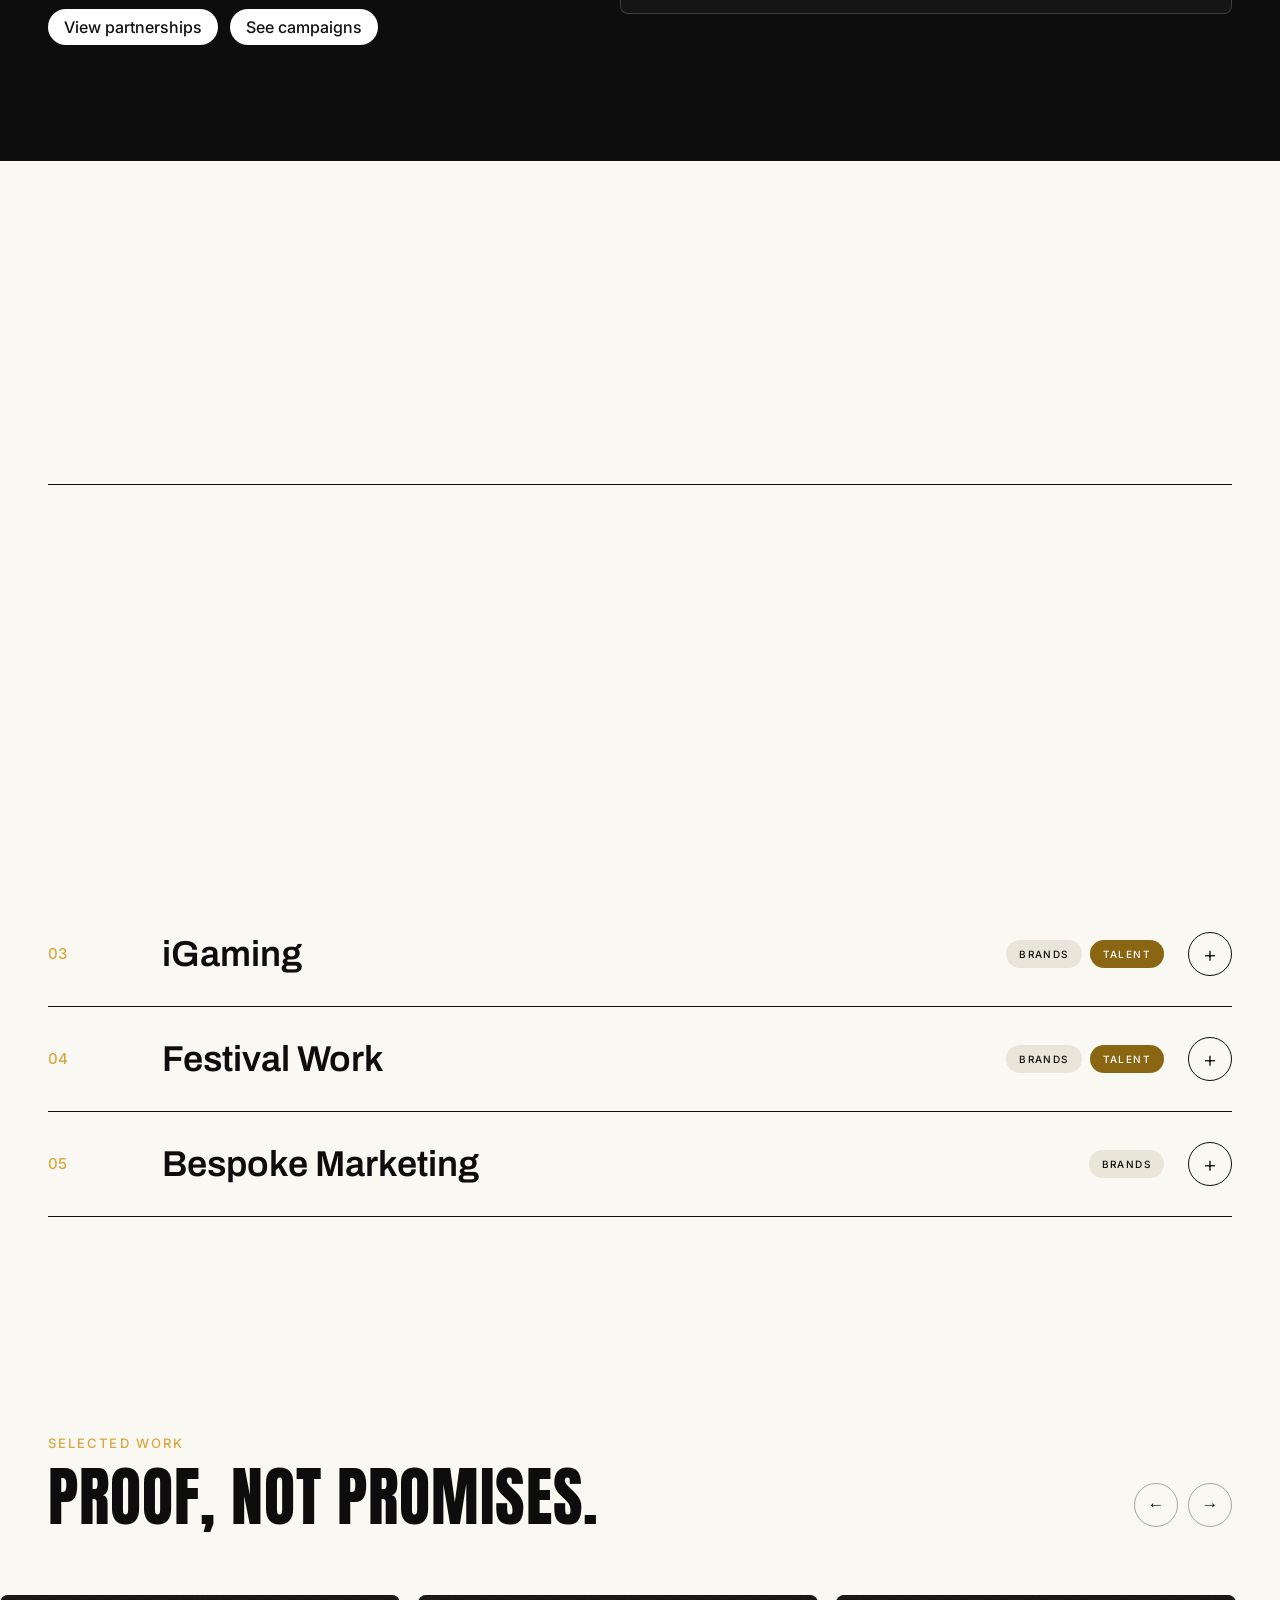
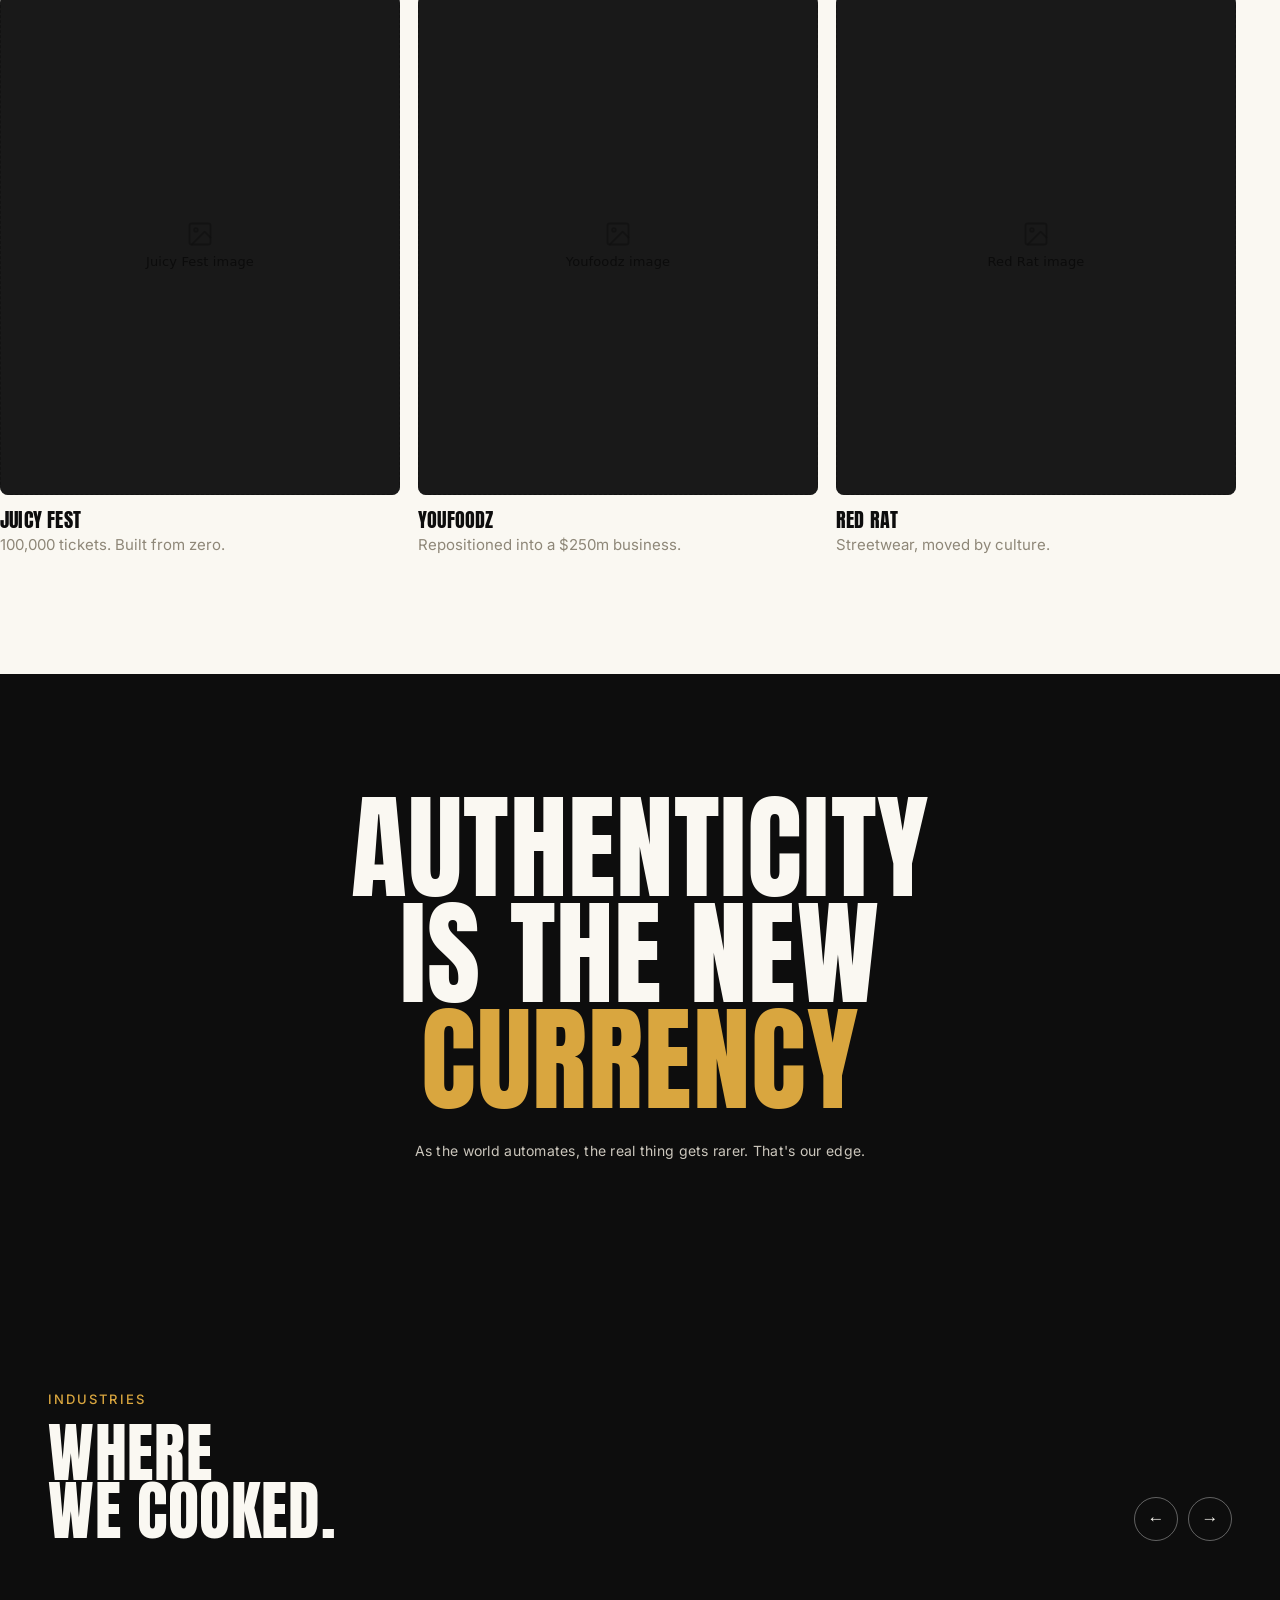
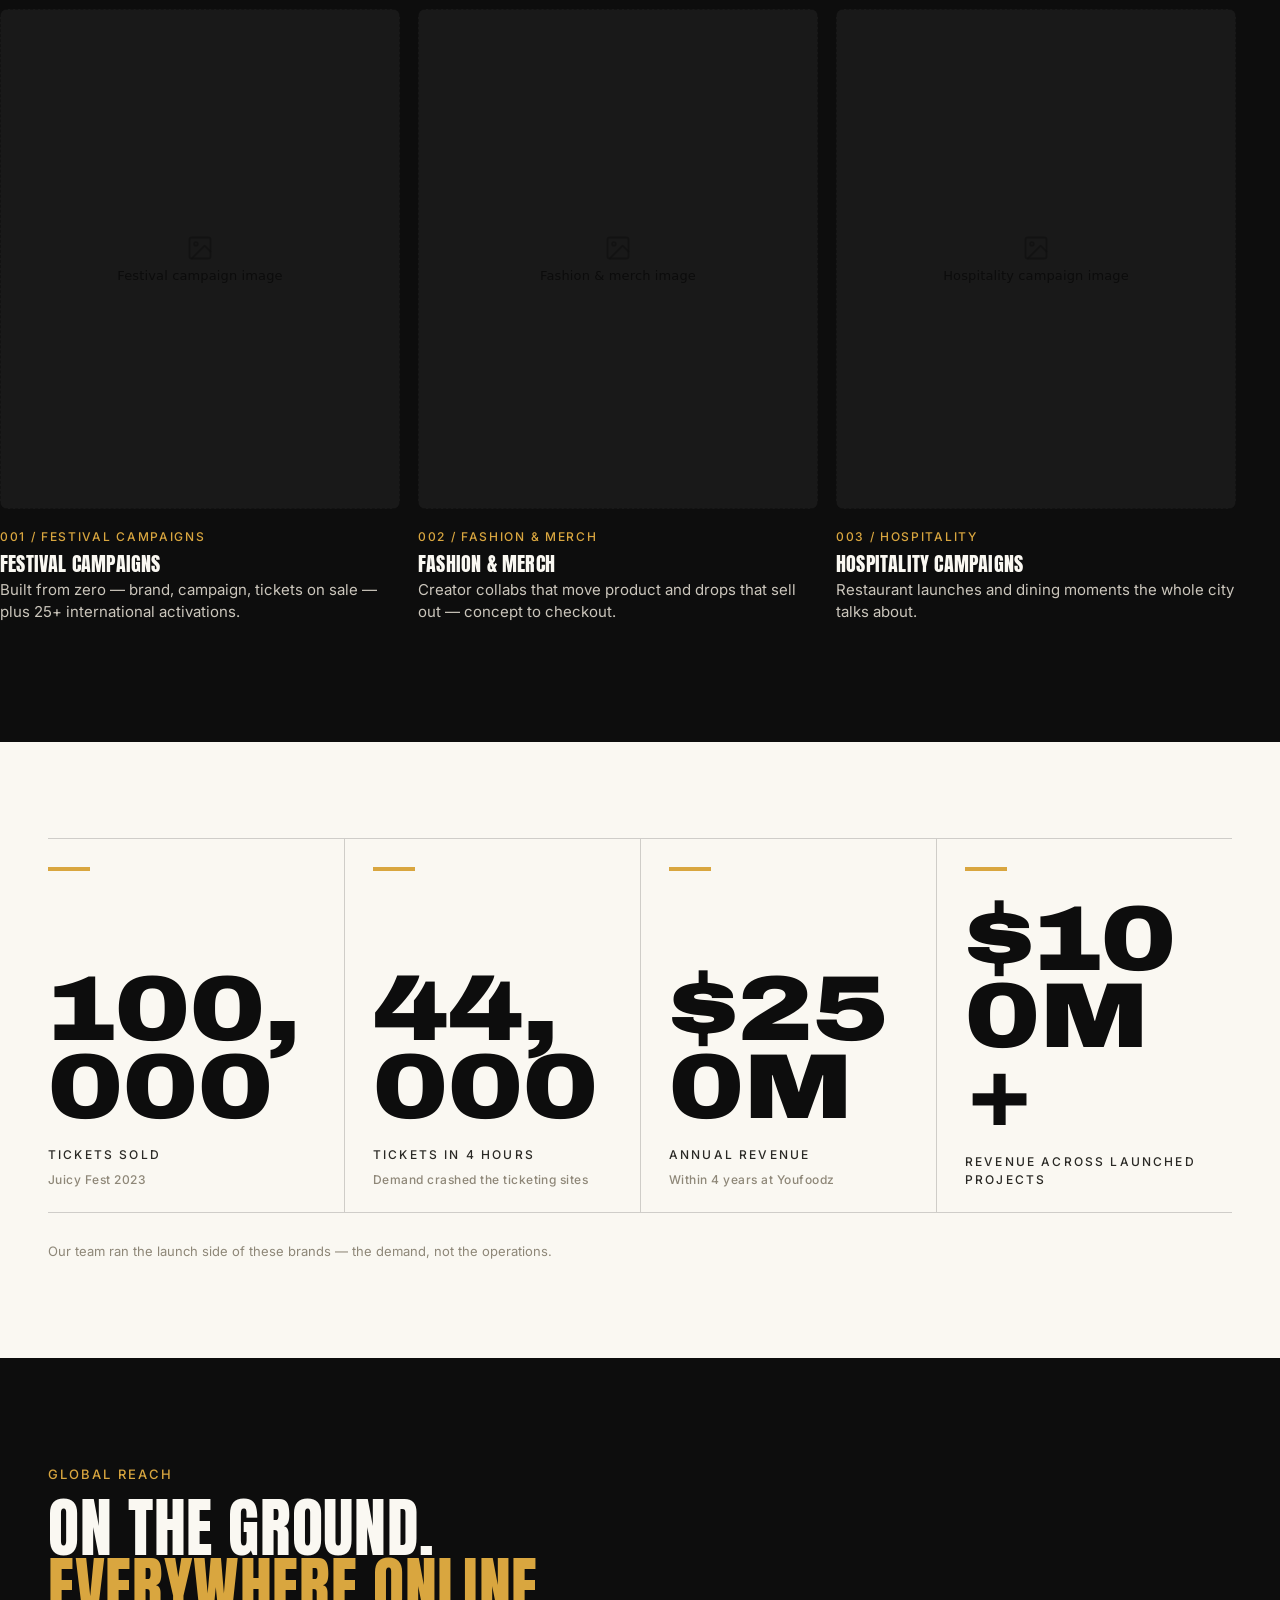
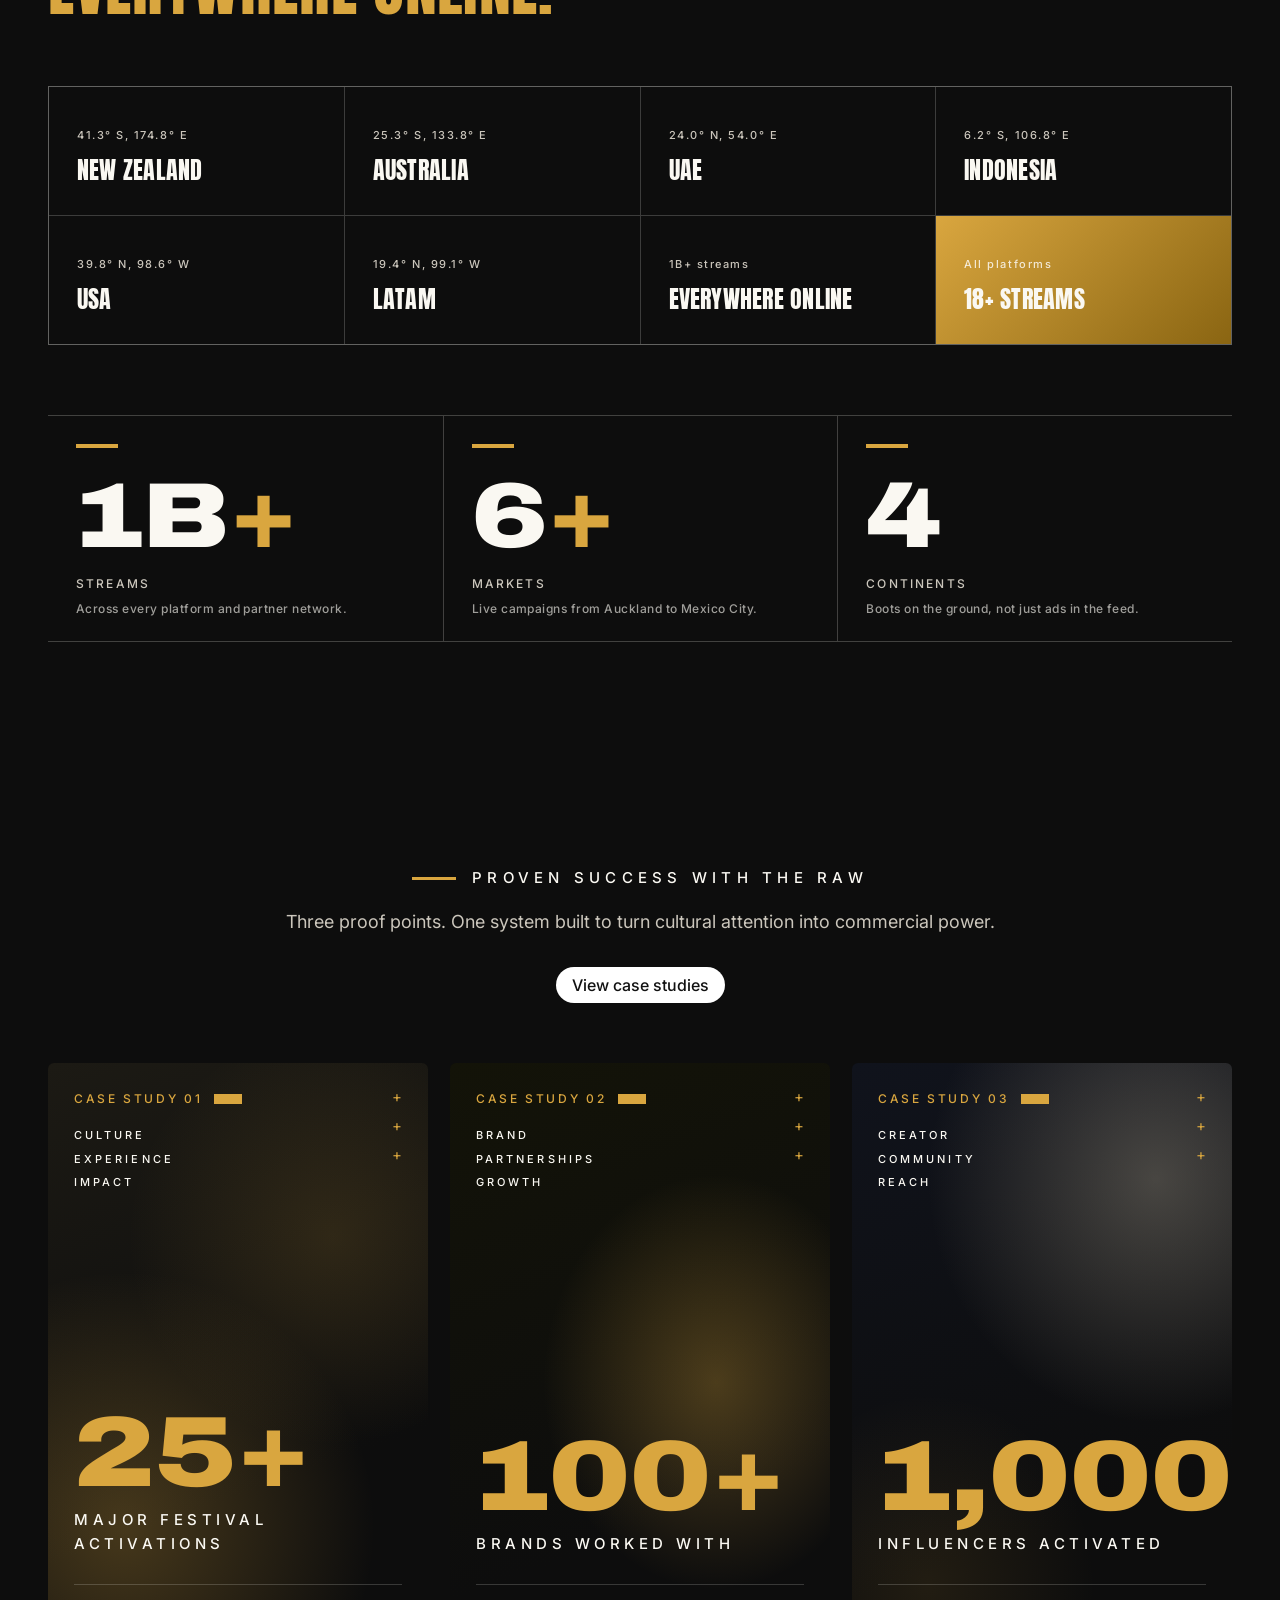
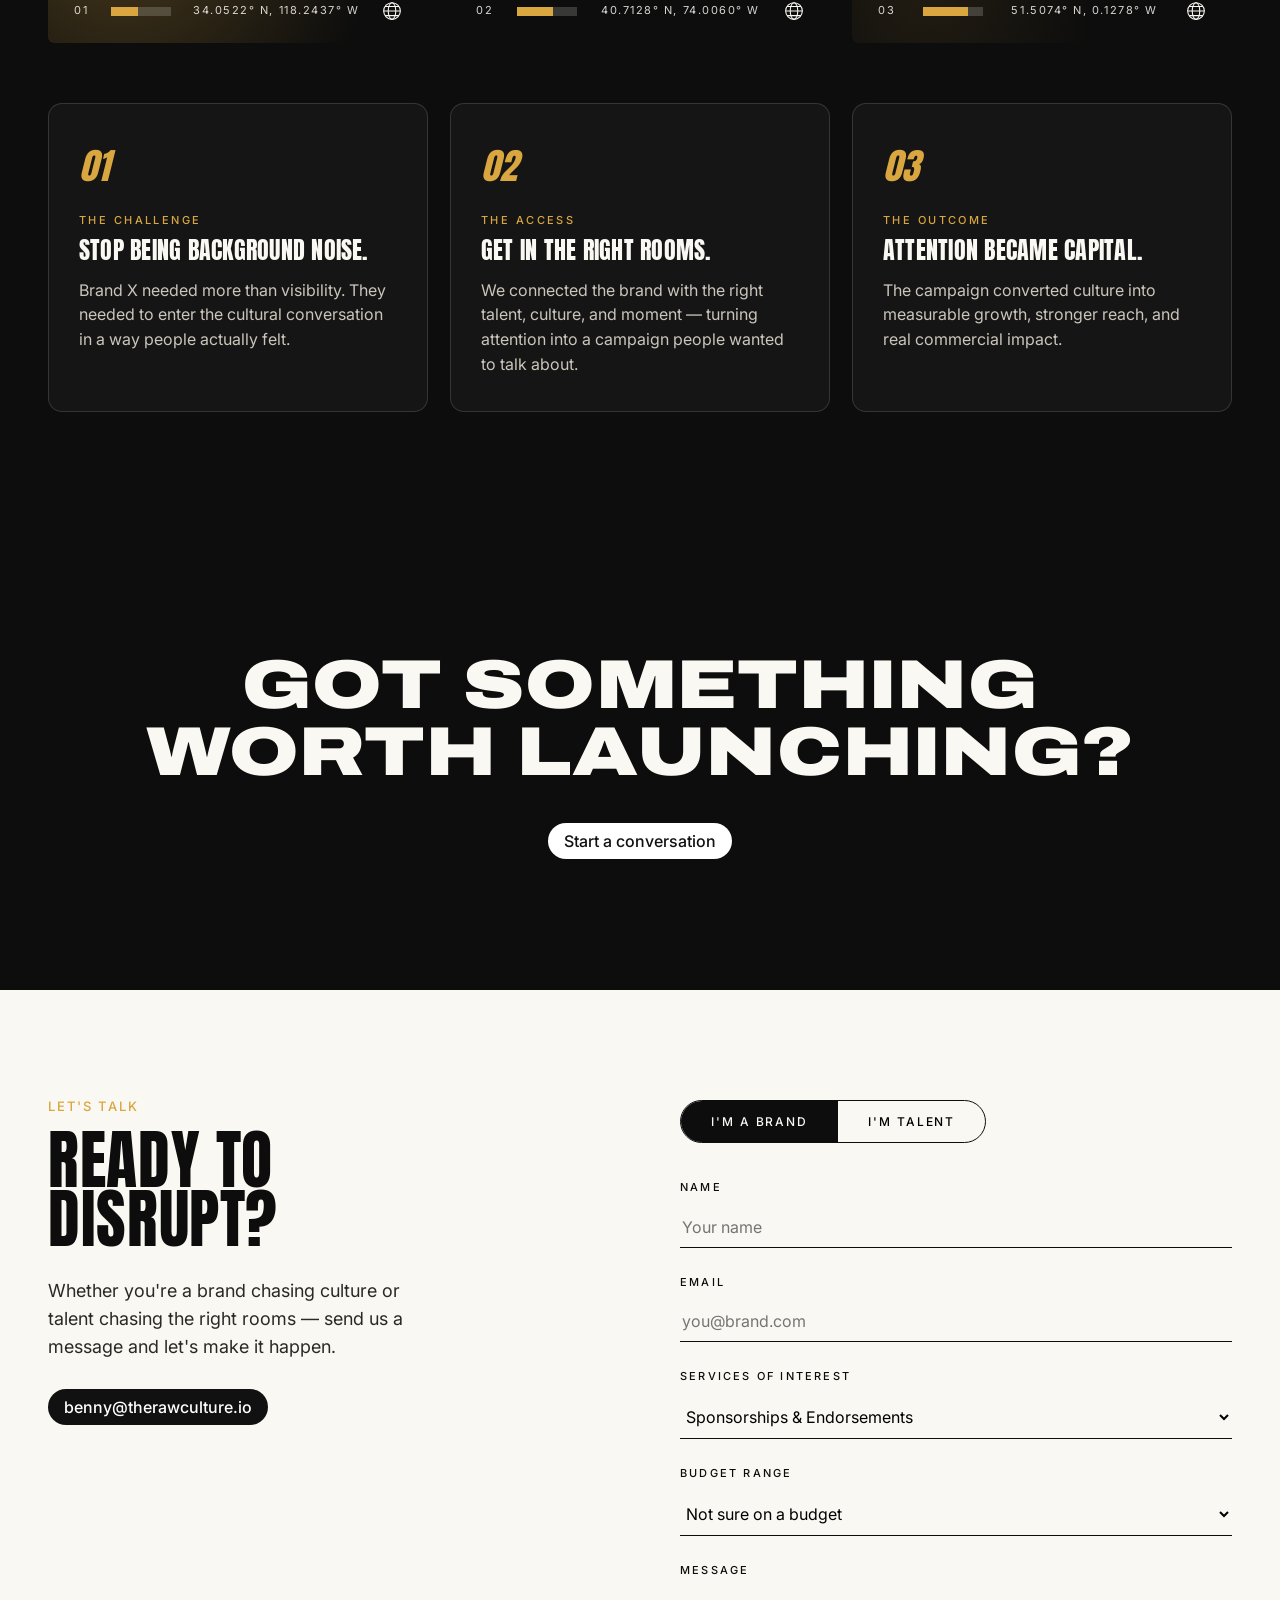
==== commit 61a8d410: "Fix Netlify root deploy" ====
--- a/Pages/index.html
+++ b/Pages/index.html
@@ -136,10 +136,9 @@
         <iframe src="https://www.youtube-nocookie.com/embed/OmIV5QMc4uU?rel=0&amp;modestbranding=1&amp;playsinline=1&amp;controls=0&amp;disablekb=1&amp;fs=0&amp;iv_load_policy=3" title="UFC LATAM placeholder video" loading="lazy" referrerpolicy="strict-origin-when-cross-origin" allow="encrypted-media"></iframe>
         <a class="cooking-ticket-label" href="partnerships.html#campaigns">UFC LATAM</a>
       </div>
-      <a class="cooking-ticket cooking-ticket-type" href="partnerships.html#f1">
-        <small>Featured live opportunity</small>
-        <strong>F1 Abu Dhabi</strong>
-        <em>One yacht. One weekend.</em>
+      <a class="cooking-ticket cooking-ticket-image cooking-ticket-f1" href="what-we-do.html#f1">
+        <img src="../assets/campaigns/f1-featured.jpg" alt="F1 Abu Dhabi yacht experience">
+        <span>F1 Abu Dhabi</span>
       </a>
       <a class="cooking-ticket cooking-ticket-image" href="partnerships.html#campaigns">
         <img src="../assets/campaigns/mike-tyson-cover.jpg" alt="The RAW Mike Tyson casino partnership cover">
--- a/site.css
+++ b/site.css
@@ -200,7 +200,8 @@
 
   /* ---------- F1 CAMPAIGN (full-bleed) ---------- */
   .f1{position:relative;min-height:92vh;display:flex;align-items:flex-end;background:radial-gradient(120% 160% at 85% 10%,rgba(217,166,63,.30),transparent 55%),var(--ink);color:var(--cream);padding:96px 0 72px;cursor:pointer;overflow:hidden}
-  .f1>image-slot{position:absolute;inset:0;opacity:.55;filter:grayscale(.2)}
+  .f1-bg-video,.f1>image-slot{position:absolute;inset:0;width:100%;height:100%;object-fit:cover;object-position:center center;opacity:.55;filter:grayscale(.2) contrast(1.04);pointer-events:none}
+  .f1-bg-video{transform:scale(1.01)}
   .f1-scrim{position:absolute;inset:0;background:linear-gradient(180deg,rgba(13,13,13,.15) 30%,rgba(13,13,13,.82));pointer-events:none}
   .f1-copy{position:relative;z-index:1;max-width:760px}
   .f1-live{display:inline-flex;align-items:center;gap:10px;border:1px solid rgba(250,248,242,.35);border-radius:100px;padding:9px 18px;font-family:var(--font-body);font-size:11px;font-weight:500;letter-spacing:.2em;text-transform:uppercase;margin-bottom:26px}
@@ -223,6 +224,7 @@
   .cooking-ticket{position:relative;display:flex;border-radius:8px;min-height:208px;overflow:hidden;border:1px solid rgba(250,248,242,.16)}
   .cooking-ticket-image{align-items:flex-end;padding:20px;background:#151515;color:var(--cream)}
   .cooking-ticket-image img{position:absolute;inset:0;width:100%;height:100%;object-fit:cover;filter:grayscale(.25) contrast(1.05);opacity:.72;transition:transform 350ms cubic-bezier(.25,.46,.45,.94)}
+  .cooking-ticket-f1 img{object-position:center center}
   .cooking-ticket-image::after{content:"";position:absolute;inset:0;background:linear-gradient(180deg,rgba(13,13,13,.05),rgba(13,13,13,.8))}
   .cooking-ticket-image span,
   .cooking-ticket-label{position:relative;z-index:1;font-family:var(--font-heading);font-size:24px;font-weight:600;line-height:1.05}
@@ -679,12 +681,21 @@
   .campaigns-showcase{background:var(--partner-black);color:var(--partner-pearl);padding:110px 0}
   .campaigns-showcase .sec-head p{color:var(--mist)}
   .campaign-grid{display:grid;gap:18px}
+  .campaign-feature-heading{display:flex;justify-content:space-between;gap:24px;align-items:end;margin-top:26px;padding-top:30px;border-top:1px solid rgba(250,248,242,.18);color:var(--partner-pearl)}
+  .campaign-feature-heading span{font-size:12px;font-weight:500;letter-spacing:.16em;text-transform:uppercase;color:var(--orange)}
+  .campaign-feature-heading h3{font-size:clamp(30px,3.8vw,48px);line-height:1.05;max-width:620px;text-align:right}
+  .campaign-feature-heading-light{margin:22px 0 18px;border-top-color:var(--ink);color:var(--ink)}
   .campaign-card{display:grid;grid-template-columns:minmax(300px,.92fr) minmax(0,1fr);background:var(--partner-pearl);color:var(--partner-black);border-radius:8px;overflow:hidden;min-height:430px}
   .campaign-media{display:block;position:relative;background:var(--partner-graphite);min-height:320px;overflow:hidden}
   .campaign-media img{position:absolute;inset:0;width:100%;height:100%;object-fit:cover;transition:transform 350ms cubic-bezier(.25,.46,.45,.94)}
+  .campaign-media video{position:absolute;inset:0;width:100%;height:100%;object-fit:cover;transition:transform 350ms cubic-bezier(.25,.46,.45,.94)}
   .campaign-media iframe{position:absolute;inset:0;width:100%;height:100%;border:0}
   .campaign-media-video{background:#0D0D0D}
+  .campaign-media-local-video{background:#0D0D0D}
+  .campaign-media-local-video video{opacity:.76;filter:grayscale(.2) contrast(1.05)}
+  .campaign-card-circle .campaign-media{background:#0D0D0D}
   .campaign-card:hover .campaign-media img{transform:scale(1.035)}
+  .campaign-card:hover .campaign-media video{transform:scale(1.035)}
   .campaign-body{padding:36px;display:flex;flex-direction:column;align-items:flex-start}
   .campaign-meta{display:flex;gap:8px;flex-wrap:wrap;margin-bottom:24px}
   .campaign-meta span{border:1px solid var(--partner-mist);border-radius:100px;padding:7px 12px;font-size:11px;font-weight:500;text-transform:uppercase;color:var(--partner-ash)}
@@ -702,10 +713,44 @@
   }
   @media(max-width:620px){
     .campaigns-showcase{padding:78px 0}
+    .campaign-feature-heading{display:block}
+    .campaign-feature-heading h3{margin-top:12px;text-align:left}
     .campaign-body{padding:28px}
     .campaign-body h3{font-size:28px}
     .campaign-fit{grid-template-columns:1fr}
     .campaign-empty strong{font-size:40px}
+  }
+
+  .circle-partnership{background:var(--partner-pearl);color:var(--partner-black);padding:110px 0}
+  .circle-grid{display:grid;grid-template-columns:minmax(0,1fr) minmax(320px,430px);gap:72px;align-items:start}
+  .circle-copy h2{font-size:clamp(42px,5.4vw,72px);line-height:1.02;max-width:840px}
+  .circle-copy p{margin-top:22px;max-width:680px;font-size:18px;line-height:1.65;color:var(--partner-graphite)}
+  .circle-actions{display:flex;gap:12px;flex-wrap:wrap;margin-top:34px}
+  .circle-proof{display:grid;gap:12px}
+  .circle-proof-item{border-radius:8px;background:var(--partner-black);color:var(--partner-pearl);padding:28px;border:1px solid var(--partner-black)}
+  .circle-proof-item:nth-child(2){background:var(--orange);color:var(--partner-black);border-color:var(--orange)}
+  .circle-proof-item:nth-child(3){background:var(--partner-graphite);color:var(--partner-pearl);border-color:var(--partner-graphite)}
+  .circle-proof-item strong{display:block;font-family:var(--font-heading);font-weight:600;font-size:44px;line-height:1}
+  .circle-proof-item span{display:block;margin-top:12px;font-size:14px;line-height:1.5;font-weight:500}
+  .circle-events-wrap{margin-top:80px}
+  .circle-events-head{display:flex;justify-content:space-between;gap:32px;align-items:end;margin-bottom:26px;border-top:1px solid var(--partner-black);padding-top:24px}
+  .circle-events-head span{font-size:12px;font-weight:500;letter-spacing:.16em;text-transform:uppercase;color:var(--orange)}
+  .circle-events-head p{max-width:440px;font-size:16px;line-height:1.55;color:var(--partner-graphite)}
+  .circle-events{display:grid;grid-template-columns:repeat(4,1fr);gap:12px}
+  .circle-event{border-radius:8px;background:#fff;border:1px solid var(--partner-mist);padding:24px;min-height:178px}
+  .circle-event strong{display:block;font-family:var(--font-heading);font-size:24px;line-height:1.1;font-weight:600}
+  .circle-event span{display:block;margin-top:14px;font-size:14px;line-height:1.55;color:var(--partner-ash)}
+  @media(max-width:980px){
+    .circle-grid{grid-template-columns:1fr;gap:42px}
+    .circle-proof{grid-template-columns:repeat(3,1fr)}
+    .circle-events{grid-template-columns:repeat(2,1fr)}
+  }
+  @media(max-width:720px){
+    .circle-partnership{padding:78px 0}
+    .circle-proof{grid-template-columns:1fr}
+    .circle-events-head{display:block}
+    .circle-events-head p{margin-top:14px}
+    .circle-events{grid-template-columns:1fr}
   }
 
   .partner-process{background:var(--partner-pearl);padding:100px 0}
